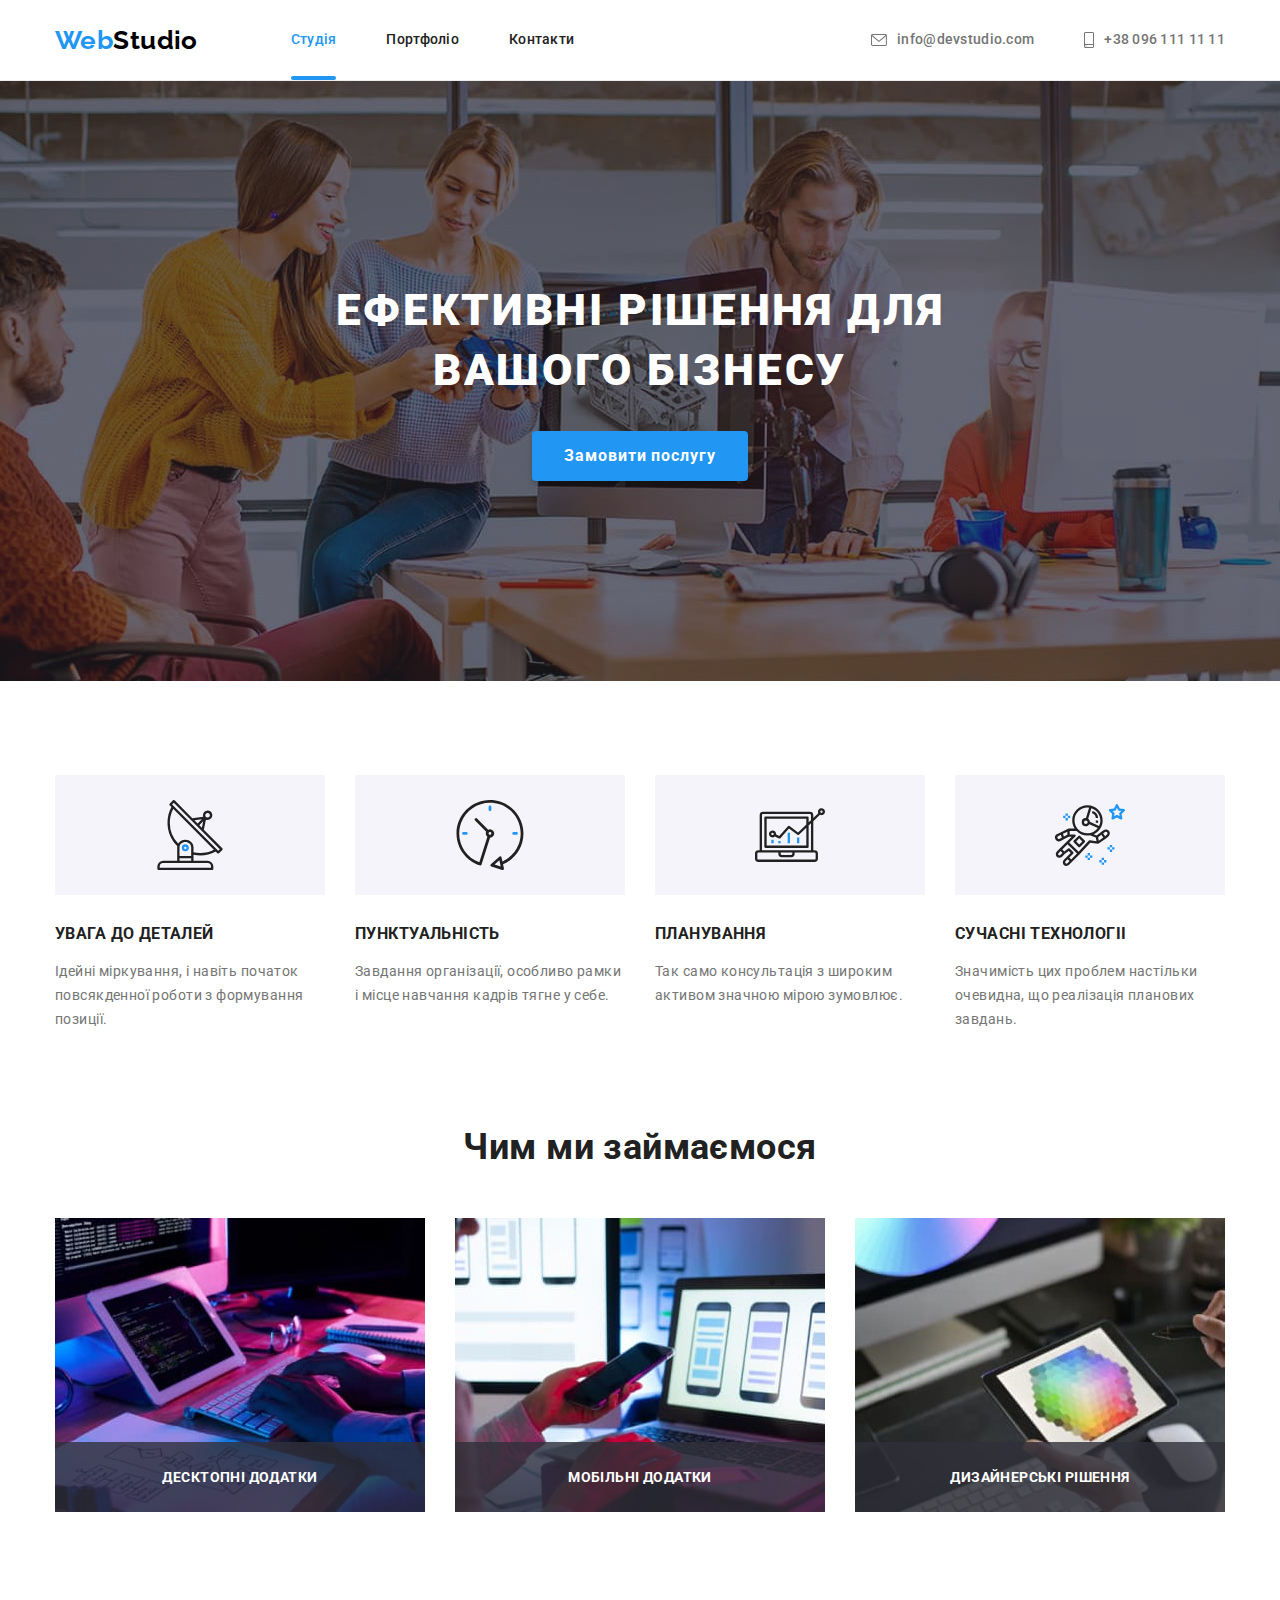
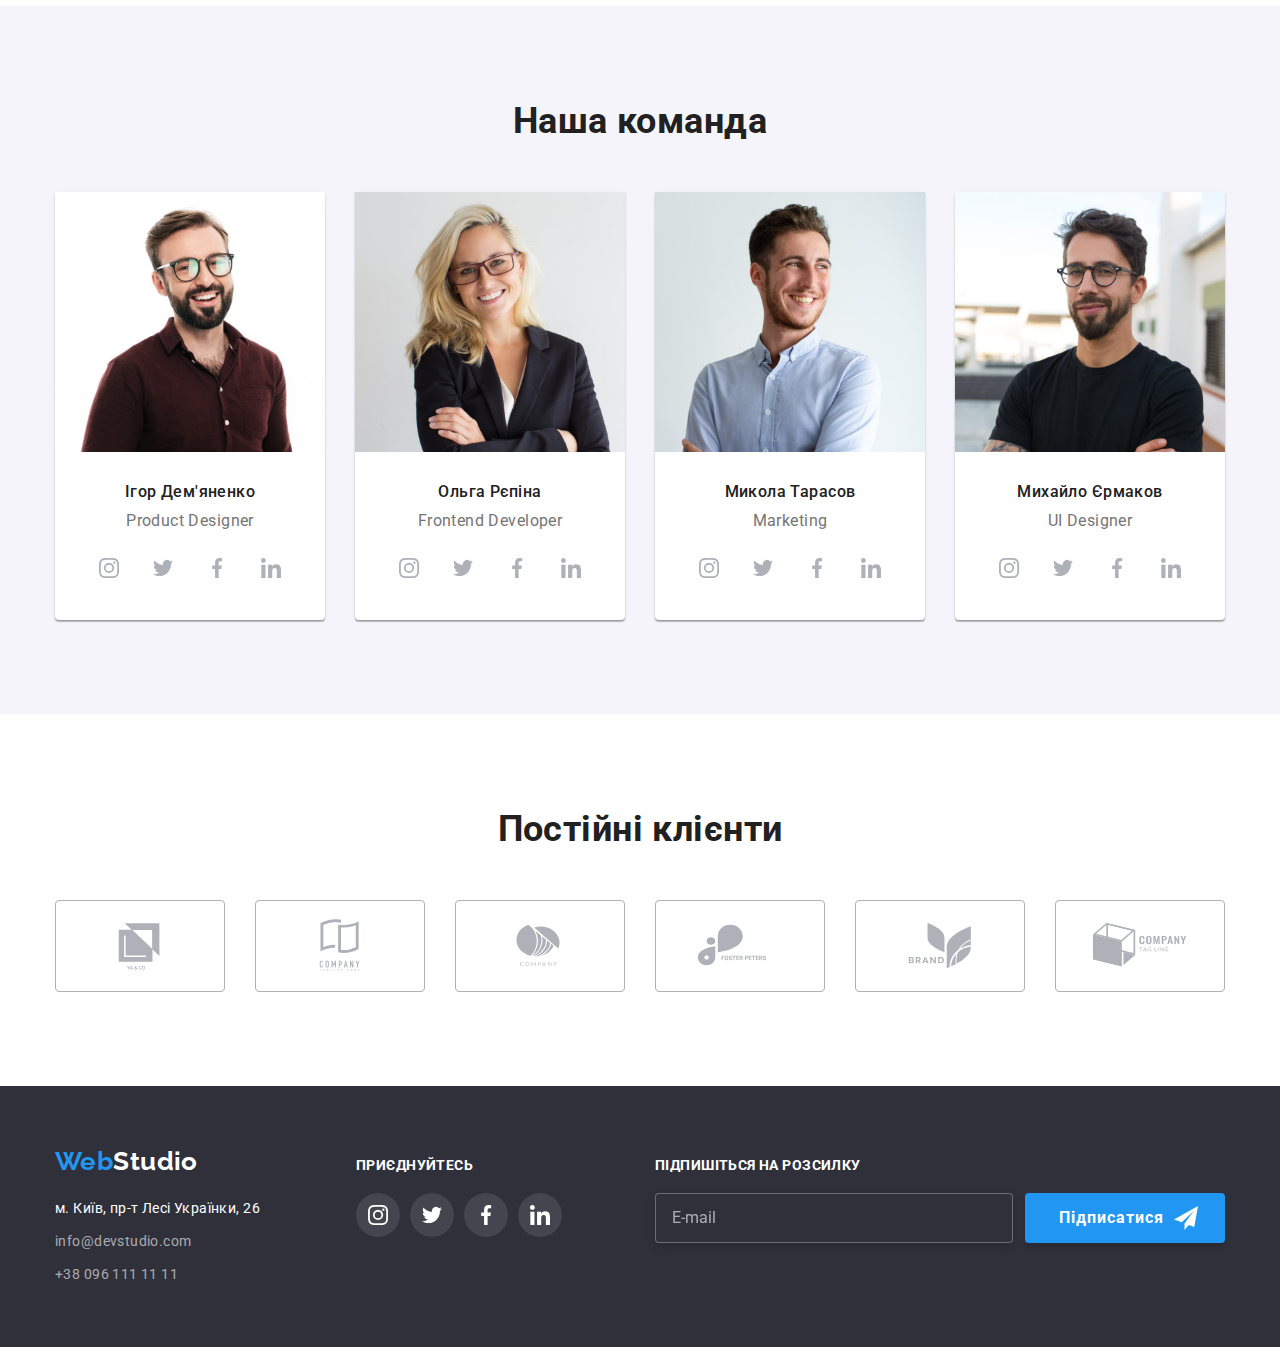
==== index.html @ 3ddaf678 "start" ====
<!DOCTYPE html>
<html lang="uk">
<head>
    <meta charset="UTF-8">
    <meta http-equiv="X-UA-Compatible" content="IE=edge">
    <meta name="viewport" content="width=device-width, initial-scale=1.0">
    <title>Document</title>
    <link rel="preconnect" href="https://fonts.googleapis.com">
    <link rel="preconnect" href="https://fonts.gstatic.com" crossorigin>
    <link href="https://fonts.googleapis.com/css2?family=Raleway:wght@700&family=Roboto:wght@400;500;700;900& class="list-cartadisplay=swap" rel="stylesheet">
    <link rel="stylesheet" href="https://cdnjs.cloudflare.com/ajax/libs/modern-normalize/1.1.0/modern-normalize.min.css">
    <link rel="stylesheet" href="./css/styles.css">
</head>
<body>
    <header class="border-header">
            <div class="container site-auth">
                <nav class="site-auth">
                    <a href="./index.html" class="logo"><span class="web">Web</span>Studio</a>
                    <ul class="site-naw list">
                        <li class="iten"><a href="./index.html" class="studio current">Студія</a></li>
                        <li class="iten"><a href="./portfolio.html" class="portfolio">Портфоліо</a></li>
                        <li class="iten"><a href="" class="contact">Контакти</a></li>
                    </ul>
                </nav>
                <ul class="auth-naw list">
                    <li class="iten">
                        <a href="mailto:info@devstudio.com" class="com">
                        <svg class="icon-naw1" width="16" height="12">
                        <use href="./images/icons.svg/symbol-defs(2).svg#icon-envelope"></use>
                        </svg>info@devstudio.com</a>
                    </li>
                    <li class="iten">
                        <a href="tel:+380961111111" class="tel">
                        <svg class="icon-naw2" width="10" height="16">
                        <use href="./images/icons.svg/symbol-defs(2).svg#icon-smartphone"></use>
                        </svg>+38 096 111 11 11</a>
                    </li>
                </ul>
            </div>
    </header>
    <main>
            <!--Шапка-->
        <section class="hero overlya">
                <div class="container">
                    <h1 class="hero-title">Ефективні рішення для вашого бізнесу</h1>
                    <button type="button" class="button-title" data-modal-open>Замовити послугу</button>
                </div>
        </section>
            <!--Особливості-->
        <section class="section">
                <div class="container">
                    <h2 class="visually-hidden">Наші переваги</h2>
                    <ul class="benefit list">
                        <li class="advantage">
                            <div class="advantage-icon">
                                <svg class="icon-benefit" widht="70" height="70">
                                    <use href="./images/icons.svg/symbol-defs(2).svg#icon-antenna"></use>
                                </svg>
                            </div>
                            <h3 class="titles">Увага до деталей</h3>
                            <p class="list-text">Ідейні міркування, і навіть початок повсякденної роботи з формування позиції.</p>
                        </li>
                        <li class="advantage">
                            <div class="advantage-icon">
                                <svg class="icon-benefit" widht="70" height="70">
                                    <use href="./images/icons.svg/symbol-defs(2).svg#icon-clock"></use>
                                </svg>
                            </div>
                            <h3 class="titles">Пунктуальність</h3>
                            <p class="list-text">Завдання організації, особливо рамки і місце навчання кадрів тягне у себе.</p>
                        </li>
                        <li class="advantage">
                            <div class="advantage-icon">
                                <svg class="icon-benefit" widht="70" height="70">
                                    <use href="./images/icons.svg/symbol-defs(2).svg#icon-diagram"></use>
                                </svg>
                            </div>
                            <h3 class="titles">Планування</h3>
                            <p class="list-text">Так само консультація з широким активом значною мірою зумовлює.</p>
                        </li>
                        <li class="advantage">
                            <div class="advantage-icon">
                                <svg class="icon-benefit" widht="70" height="70">
                                    <use href="./images/icons.svg/symbol-defs(2).svg#icon-astronaut"></use>
                                </svg>
                            </div>
                            <h3 class="titles">Сучасні технологіі</h3>
                            <p class="list-text">Значимість цих проблем настільки очевидна, що реалізація планових завдань.</p>
                        </li>
                    </ul>
                </div>
        </section>
            <!--Чим займаємося-->
        <section class="work">
                <div class="container">
                    <h2 class="work-title">Чим ми займаємося</h2>
                    <ul class="work-flex list">
                        <li class="position">
                            <div class="over">
                            <img src="./images/img.jpg" alt="Програмування" width="370">
                            <p class="over-title">Десктопні додатки</p>
                            </div>
                        </li>
                        <li class="position">
                            <div class="over">
                            <img src="./images/img1.jpg" alt="Дизайн" width="370">
                            <p class="over-title">Мобільні додатки</p>
                            </div>
                        </li>
                        <li class="position">
                            <div class="over">
                            <img src="./images/img2.jpg" alt="Креслення" width="370">
                            <p class="over-title">Дизайнерські рішення</p>
                            </div>
                        </li>
                    </ul>
                </div>
        </section>
            <!--Наша команда-->
        <section class="section team">
                <div class="container">
                    <h2 class="team-title">Наша команда</h2>
                    <ul class="team-carta list">
                        <li class=carta-team>
                            <img src="./images/img3.jpg" alt="Фото Ігор Демяненко" width="270">
                            <div class="carta-blok">
                                <h3 class="name">Ігор Дем'яненко</h3>
                                <p class="profession" lang="en">Product Designer</p>
                                <ul class="icon-blok list">
                                    <li class="blok-social">
                                        <a href="" class="fon-icon">
                                            <svg class="centr" width="20" height="20">
                                                <use href="./images/icons.svg/symbol-defs(2).svg#icon-instagram"></use>
                                            </svg>
                                        </a>
                                    </li>
                                    <li class="blok-social">
                                        <a href="" class="fon-icon">
                                            <svg class="centr" width="20" height="20">
                                                <use href="./images/icons.svg/symbol-defs(2).svg#icon-twitter"></use>
                                            </svg>
                                        </a>
                                    </li>
                                    <li class="blok-social">
                                        <a href="" class="fon-icon">
                                            <svg class="centr" width="20" height="20">
                                                <use href="./images/icons.svg/symbol-defs(2).svg#icon-facebook"></use>
                                            </svg>
                                        </a>
                                    </li>
                                    <li class="blok-social">
                                        <a href="" class="fon-icon">
                                            <svg class="centr" width="20" height="20">
                                                <use href="./images/icons.svg/symbol-defs(2).svg#icon-linkedin"></use>
                                            </svg>
                                        </a>
                                    </li>
                                </ul>
                            </div>
                        </li>
                        <li class="carta-team">
                            <img src="./images/img4.jpg" alt="Фото Ольга репіна" width="270">
                            <div class="carta-blok">
                                <h3 class="name">Ольга Рєпіна</h3>
                                <p class="profession" lang="en">Frontend Developer</p>
                                <ul class="icon-blok list">
                                    <li class="blok-social">
                                        <a href="" class="fon-icon">
                                            <svg class="centr" width="20" height="20">
                                                <use href="./images/icons.svg/symbol-defs(2).svg#icon-instagram"></use>
                                            </svg>
                                        </a>
                                    </li>
                                    <li class="blok-social">
                                        <a href="" class="fon-icon">
                                            <svg class="centr" width="20" height="20">
                                                <use href="./images/icons.svg/symbol-defs(2).svg#icon-twitter"></use>
                                            </svg>
                                        </a>
                                    </li>
                                    <li class="blok-social">
                                        <a href="" class="fon-icon">
                                            <svg class="centr" width="20" height="20">
                                                <use href="./images/icons.svg/symbol-defs(2).svg#icon-facebook"></use>
                                            </svg>
                                        </a>
                                    </li>
                                    <li class="blok-social">
                                        <a href="" class="fon-icon">
                                            <svg class="centr" width="20" height="20">
                                                <use href="./images/icons.svg/symbol-defs(2).svg#icon-linkedin"></use>
                                            </svg>
                                        </a>
                                    </li>
                                </ul>
                            </div>
                        </li>
                        <li class="carta-team">
                            <img src="./images/img5.jpg" alt="Фото Микола Тарасов" width="270">
                            <div class="carta-blok">
                                <h3 class="name">Микола Тарасов</h3>
                                <p class="profession" lang="en">Marketing</p>
                                <ul class="icon-blok list">
                                    <li class="blok-social">
                                        <a href="" class="fon-icon">
                                            <svg class="centr" width="20" height="20">
                                                <use href="./images/icons.svg/symbol-defs(2).svg#icon-instagram"></use>
                                            </svg>
                                        </a>
                                    </li>
                                    <li class="blok-social">
                                        <a href="" class="fon-icon">
                                            <svg class="centr" width="20" height="20">
                                                <use href="./images/icons.svg/symbol-defs(2).svg#icon-twitter"></use>
                                            </svg>
                                        </a>
                                    </li>
                                    <li class="blok-social">
                                        <a href="" class="fon-icon">
                                            <svg class="centr" width="20" height="20">
                                                <use href="./images/icons.svg/symbol-defs(2).svg#icon-facebook"></use>
                                            </svg>
                                        </a>
                                    </li>
                                    <li class="blok-social">
                                        <a href="" class="fon-icon">
                                            <svg class="centr" width="20" height="20">
                                                <use href="./images/icons.svg/symbol-defs(2).svg#icon-linkedin"></use>
                                            </svg>
                                        </a>
                                    </li>
                                </ul>
                            </div>
                        </li>
                        <li class="carta-team">
                            <img src="./images/img6.jpg" alt="Фото Михайло Єрмаков" width="270">
                            <div class="carta-blok">
                                <h3 class="name">Михайло Єрмаков</h3>
                                <p class="profession" lang="en">UI Designer</p>
                                <ul class="icon-blok list">
                                    <li class="blok-social">
                                        <a href="" class="fon-icon">
                                            <svg class="centr" width="20" height="20">
                                                <use href="./images/icons.svg/symbol-defs(2).svg#icon-instagram"></use>
                                            </svg>
                                        </a>
                                    </li>
                                    <li class="blok-social">
                                        <a href="" class="fon-icon">
                                            <svg class="centr" width="20" height="20">
                                                <use href="./images/icons.svg/symbol-defs(2).svg#icon-twitter"></use>
                                            </svg>
                                        </a>
                                    </li>
                                    <li class="blok-social">
                                        <a href="" class="fon-icon">
                                            <svg class="centr" width="20" height="20">
                                                <use href="./images/icons.svg/symbol-defs(2).svg#icon-facebook"></use>
                                            </svg>
                                        </a>
                                    </li>
                                    <li class="blok-social">
                                        <a href="" class="fon-icon">
                                            <svg class="centr" width="20" height="20">
                                                <use href="./images/icons.svg/symbol-defs(2).svg#icon-linkedin"></use>
                                            </svg>
                                        </a>
                                    </li>
                                </ul>
                            </div>
                        </li>
                    </ul>
                </div>
        </section>
            <!--Постійні клієнти-->
        <section class="section">
                <div class="container">
                    <h2 class="client-title">Постійні клієнти</h2>
                    <ul class="logo-client list">
                        <li class="client-border">
                            <a href="" class="logo-container">
                                <svg class="client-icon" width="106" height="60">
                                    <use href="./images/icons.svg/symbol-defs(2).svg#icon-logo1"></use>
                                </svg>
                            </a>
                        </li>
                        <li class="client-border">
                            <a href="" class="logo-container">
                                <svg class="client-icon" width="106" height="60">
                                    <use href="./images/icons.svg/symbol-defs(2).svg#icon-logo2"></use>
                                </svg>
                            </a>
                        </li>
                        <li class="client-border">
                            <a href="" class="logo-container">
                                <svg class="client-icon" width="106" height="60">
                                    <use href="./images/icons.svg/symbol-defs(2).svg#icon-logo3"></use>
                                </svg>
                            </a>
                        </li>
                        <li class="client-border">
                            <a href="" class="logo-container">
                                <svg class="client-icon" width="106" height="60">
                                    <use href="./images/icons.svg/symbol-defs(2).svg#icon-logo4"></use>
                                </svg>
                            </a>
                        </li>
                        <li class="client-border">
                            <a href="" class="logo-container">
                                <svg class="client-icon" width="106" height="60">
                                    <use href="./images/icons.svg/symbol-defs(2).svg#icon-logo5"></use>
                                </svg>
                            </a>
                        </li>
                        <li class="client-border">
                            <a href="" class="logo-container">
                                <svg class="client-icon" width="106" height="60">
                                        <use href="./images/icons.svg/symbol-defs(2).svg#icon-logo6"></use>
                                 </svg>
                            </a>
                        </li>
                    </ul>
                </div>
        </section>
    </main>
        <!--Футер-->
    <footer class="footer">
            <div class="container logo-social">
                <div class="blok-footer">
                    <a href="./index.html" class="logo-studio"><span class="web">Web</span>Studio</a>
                    <address class="addres-footer">
                        <ul class="footer-addres list">
                            <li class="list-footer"><a href="https://goo.gl/maps/CPtrU1FHBa2aNyZL9" target="_blank" rel="noopener noreferrer nofollow" class="address">м. Київ, пр-т Лесі Українки, 26</a></li>
                            <li class="list-footer"><a href="mailto:info@devstudio.com" class="info">info@devstudio.com</a></li>
                            <li class="list-footer"><a href="tel:+380961111111" class="telefon">+38 096 111 11 11</a></li>
                        </ul>
                    </address>
                </div>
                <div class="blok-footer">
                    <p class="footer-text">приєднуйтесь</p>
                    <ul class="icon-footer list">
                        <li class="social-blok">
                            <a href="" class="icon-fon">
                                <svg class="centr-icon" width="20" height="20">
                                    <use href="./images/icons.svg/symbol-defs(2).svg#icon-instagram"></use>
                                </svg>
                            </a>
                        </li>
                        <li class="social-blok">
                            <a href="" class="icon-fon">
                                <svg class="centr-icon" width="20" height="20">
                                    <use href="./images/icons.svg/symbol-defs(2).svg#icon-twitter"></use>
                                </svg>
                            </a>
                        </li>
                        <li class="social-blok">
                            <a href="" class="icon-fon">
                                <svg class="centr-icon" width="20" height="20">
                                    <use href="./images/icons.svg/symbol-defs(2).svg#icon-facebook"></use>
                                </svg>
                            </a>
                        </li>
                        <li class="social-blok">
                            <a href="" class="icon-fon">
                                <svg class="centr-icon" width="20" height="20">
                                    <use href="./images/icons.svg/symbol-defs(2).svg#icon-linkedin"></use>
                                </svg>
                            </a>
                        </li>
                    </ul>
                </div>
                <form name="footer-form" class="blok-form">
                    <p class="footer-text">Підпишіться на розсилку</p>
                    <div class="telegram-list">
                        <label class="mail-input">
                            <input type="email" name="mail" class="form-input" placeholder="E-mail">
                        </label>
                        <button type="button" class="footer-button">Підписатися
                            <svg class="button-icon" width="24" height="24">
                                <use href="./images/icons.svg/symbol-defs(3).svg#icon-icon-send"></use>
                            </svg>
                        </button>
                    </div>
                </form>
            </div>
    </footer>
        <!--Модалка-->
    <div class="backdrop is-hidden" data-modal>
        <form class="modal">
            <button class="close" data-modal-close>
              <svg class="modal-close" width="18" height="18">
                  <use href="./images/icons.svg/symbol-defs1.svg#icon-close-black-18dpsvg"></use>
              </svg>
            </button>
            <p class="modal-title">Залиште свої дані, ми вам передзвонимо</p>
            <div class="modal-blok">
                <label class="modal-label">Ім'я
                    <input type="text" name="name" class="modal-input" autocomplete="name">
                    <svg class="modal-icon" width="18" height="18">
                        <use href="./images/icons.svg/symbol-defs(3).svg#icon-person-black-18dp-1"></use>
                    </svg>
                </label>
            </div>
            <div class="modal-blok">
                <label class="modal-label">Телефон
                    <input type="tel" name="tel" class="modal-input">
                    <svg class="modal-icon" width="18" height="18">
                        <use href="./images/icons.svg/symbol-defs(3).svg#icon-phone-black-18dp-1"></use>
                    </svg>
                </label>
            </div>
            <div class="modal-blok">
                <label class="modal-label">Пошта
                    <input type="email" name="email" class="modal-input" autocomplete="email">
                    <svg class="modal-icon" width="18" height="18">
                        <use href="./images/icons.svg/symbol-defs(3).svg#icon-icon-send-2"></use>
                    </svg>
                </label>
            </div>
            <div class="modal-textarea">
                <label class="modal-label">Коментар
                    <textarea name="coment" class="modal-text" placeholder="Введіть текст"></textarea>
                </label>
            </div>
            <div class="modal-topic">
                <label class="modal-contract">
                    <input class="checkbox"  type="checkbox" name="topic" value="contract">
                    <svg class="modal-checkbox" width="16" height="15">
                        <use href="./images/icons.svg/symbol-defs(3).svg#icon-icon-check"></use>
                    </svg>
                    Погоджуюся з розсилкою та приймаю<a class="conditions" href="#">Умови договору</a>
                </label>
            </div>
            <div class="modal-button">
                <button type="submit" class="button-send">Відправити</button>
            </div>
        <form>
    </div>
    <script src="./js/modal.js"></script>
</body>
</html>
---- css/styles.css ----
:root {
    --primary-text-color: #000000;
    --title-text-color: #212121;
    --accent-color: #2196F3;
    --list-text-color: #757575;
    --primary-bg-color: #FFFFFF;
    --text-color: #FFFFFF;
    --second-bg-color: #F5F4FA;
    --hero-bg-color: #2F303A;
    --button-bg-color: #188CE8;
    --mail-tel-color:  rgba(255, 255, 255, 0.6);
    --border-header-color: #ECECEC;
    --border-carta-color: #EEEEEE;
    --icona-client-color: #AFB1B8;
}

body {
    background: var(--primary-bg-color);

    font-family: Roboto, sans-serif;
    font-size: 14px;
    letter-spacing: 0.03em;
}
img {
    display: block;
    width: 100%;
    height: auto;
}
.list {
    padding: 0;
    margin: 0;
    list-style: none;
}
.container {
    width: 1200px;
    padding-left: 15px;
    padding-right: 15px;
    margin: 0 auto;
}

/* хедер */

.border-header {
    border-bottom: 1px solid var(--border-header-color);
}
.site-auth {
    display: flex;
    align-items: center;
}

.logo {
    margin-right: 93px;

    color: var( --primary-text-colo);

    font-family: Raleway, sans-serif;
    font-weight: 700;
    font-size: 26px;
    line-height: 1.19;
    text-decoration: none;
}
.web {
    color: var(--accent-color);

    font-family: Raleway, sans-serif;
    font-size: 26px;
    line-height: 1.19;
}
/* site-naw */
.site-naw {
    display: flex;
} 
/* останній дитині - зняти */
.site-naw .iten + .iten {
    margin-left: 50px;
}
.site-naw .studio,
.site-naw .portfolio,
.site-naw .contact {
    position: relative;
    display: block;
    padding-top: 32px;
    padding-bottom: 32px;

    color: var(--title-text-color);

    font-weight: 500;
    line-height: 1.14;
    letter-spacing: 0.02em;
    text-decoration: none;
    
    transition-property: color;
    transition-duration: 250ms;
    transition-timing-function: cubic-bezier(0.4, 0, 0.2, 1);
}

.studio:hover,
.studio:focus,
.portfolio:hover,
.portfolio:focus,
.contact:hover,
.contact:focus {
    color: var( --accent-color);

}
.studio.current {
    color: var( --accent-color);
}
.studio.current::after, 
.portfolio.current::after,
.contact.current::after {
    display: block;
    content: '';
    position: absolute;
    width: 100%;
    height: 4px;
    left: 0;
    bottom: 0;
    
    background-color: var(--accent-color);
    border-radius: 2px;
}



/* contakt */

.auth-naw {
    display: flex;
    margin-left: auto;
}

.auth-naw .iten + .iten{
    margin-left: 50px;
}
.tel,
.com {
    display: inline-flex;
    align-items: center;
    padding-top: 32px;
    padding-bottom: 32px;

    color: var(--list-text-color);

    font-weight: 500;
    line-height: 1.14;
    letter-spacing: 0.02em;
    text-decoration: none;

    transition-property: color;
    transition-duration: 250ms;
    transition-timing-function: cubic-bezier(0.4, 0, 0.2, 1);
}
.tel:hover,
.com:hover,
.tel:focus,
.com:focus,
.icon-naw1:hover,
.icon-naw2:hover,
.icon-naw1:focus,
.icon-naw2:focus {
    color: var( --accent-color);

}
.icon-naw1,
.icon-naw2 {
    margin-right: 10px;
    align-items: center;
    fill: var(--list-text-color);
    fill: currentColor;
}


/* Шапка- */

.hero{
    padding-top: 200px;
    padding-bottom: 200px;
    background-color: var(--hero-bg-color);

    text-align: center;
}

.overlya {
    height: 600px;
    max-width: 1600px;
    margin-left: auto;
    margin-right: auto;
    background-image: linear-gradient(to right,
    rgba(47, 48, 58, 0.4),
    rgba(47, 48, 58, 0.4)), 
    url('../images/img_fon.jpg');
    background-repeat: no-repeat;
    background-position: center;
    background-size: cover;
}
.hero-title {
    width: 696px;
    margin-top: 0;
    margin-bottom: 30px;
    margin-left: auto;
    margin-right: auto;

    color: var(--text-color);

    font-weight: 900;
    font-size: 44px;
    line-height: 1.36;
    letter-spacing: 0.06em;
    text-transform: uppercase;
}

.button-title {
    border: none;
    border-radius: 4px;
    text-align: center;
    padding: 10px 32px;
    box-shadow: 0px 4px 4px rgba(0, 0, 0, 0.15);

    color: var(--text-color);
    background-color: var(--accent-color);

    font-weight: 700;
    font-size: 16px;
    line-height: 1.88;
    letter-spacing: 0.06em;
    cursor: pointer;

    transition-property: background-color;
    transition-duration: 250ms;
    transition-timing-function: cubic-bezier(0.4, 0, 0.2, 1);

}
.button-title:hover,
.button-title:focus {
    background-color: var(--button-bg-color);
}

/* Особливості */

/* Скритий заголовок */
.visually-hidden {
    position: absolute;
    white-space: nowrap;
    width: 1px;
    height: 1px;
    overflow: hidden;
    border: 0;
    padding: 0;
    clip: rect(0 0 0 0);
    clip-path: inset(50%);
    margin: -1px;
  }

.section {
    padding-top: 94px;
    padding-bottom: 94px;
  }
.benefit {
    display: flex;
  
  }

.benefit .advantage {
    width: 270px;
  }

.benefit .advantage +.advantage {
    margin-left: 30px;
  }

.advantage-icon {
    display: flex;
    align-items: center;
    height: 120px;
    margin-bottom: 30px;

    background-color: var(--second-bg-color);
}

.list .titles {
    margin-top: 0;
    margin-bottom: 10;

    color: var(--title-text-color);

    font-weight: 700;
    line-height: 1.14;
    text-transform: uppercase;
}

.list-text {
    margin-top: 0;
    margin-bottom: 0;

    color: var(--list-text-color);

    line-height: 1.71;
}
/* Чим займаємось */

.work {
    padding-bottom: 94px;
}
.work-flex {
    display: flex;
}

.work-flex .position + .position {
    margin-left: 30px;
}
.work-title {
    margin-top: 0;
    margin-bottom: 50px;
    text-align: center;

    color: var(--title-text-color);

    font-weight: 700;
    font-size: 36px;
    line-height: 1.17;
}
.position {
    position: relative;
} 
.over::before {
    display: inline-block;
    position: absolute;
    content: '';
    width: 100%;
    height: 70px;
    bottom: 0;
    background-color: rgba(47, 48, 58, 0.8);
} 
 .over-title {
    position: absolute;
    bottom: 27px; 
    width: 100%;

    color: var(--text-color);
    font-weight: 700;
    line-height: 1.15;
    text-align: center;
    margin: 0;
    text-transform: uppercase
} 

/* Наша команда */


.team {
    background: var(--second-bg-color);
}
.team-carta {
    display: flex;
}
.team-carta .carta-team + .carta-team {
    margin-left: 30px;
}
.carta-team {
    background: var(--primary-bg-color);

    box-shadow: 0px 1px 3px rgba(0, 0, 0, 0.12),
    0px 1px 1px rgba(0, 0, 0, 0.14),
    0px 2px 1px rgba(0, 0, 0, 0.2);

    border-radius: 0px 0px 4px 4px;
}
.team-title {
    margin-top: 0;
    margin-bottom: 50px;
    text-align: center;

    color: var(--title-text-color);

    font-weight: 700;
    font-size: 36px;
    line-height: 1.17;
}
.name {
    margin-top: 0;
    margin-bottom: 0;

    color: var(--title-text-color);

    font-weight: 500;
    font-size: 16px;
    line-height: 1.19;
    text-align: center;
}
.profession {
    margin-top: 10px;
    margin-bottom: 0;

    color: var(--list-text-color);

    font-size: 16px;
    line-height: 1.19;
    text-align: center;
}
.carta-blok {
    padding-top: 30px;
    padding-bottom: 30px;
}
.icon-blok {
    display: flex;
    justify-content: center;
    margin-top: 16px;
}
.icon-blok .blok-social + .blok-social  {
    margin-left: 10px;
}

.fon-icon {
    display: flex;
    align-items: center;
    justify-content: center;
    width: 44px;
    height: 44px;
    border-radius: 50%;
    color: var(--icona-client-color);

    transition-property: color;
    transition-duration: 250ms;
    transition-timing-function: cubic-bezier(0.4, 0, 0.2, 1);
    
}
.fon-icon:hover,
.fon-icon:focus {
    background-color: var(--accent-color);
    color: var(--text-color);
}
.centr {
    fill: currentColor;
}

/* Постійні клієнти */

.client-title {
    margin-top: 0;
    margin-bottom: 50px;
    text-align: center;

    color: var(--title-text-color);

    font-weight: 700;
    font-size: 36px;
    line-height: 1.17;
}

.logo-client {
    display: flex;
}

.logo-client .client-border +.client-border {
    margin-left: 30px;
}

.logo-container {
    display: flex;
    justify-content: center;
    align-items: center;
    width: 170px;
    height: 92px;

    color: var(--icona-client-color);
    border: 1px solid var(--icona-client-color);
    border-radius: 4px;

    transition-property: color, border;
    transition-duration: 250ms;
    transition-timing-function: cubic-bezier(0.4, 0, 0.2, 1);

}

.client-icon {
    fill: currentColor;  
}

.logo-container:hover,
.logo-container:focus {
    color: var(--accent-color);
    border: 1px solid var(--accent-color);
}


 /* футер */
.footer {
    padding-top: 60px;
    padding-bottom: 60px;
    background: var(--hero-bg-color);
}
.logo-social {
    display: flex;
    align-items: baseline;
}

.logo-social .blok-footer + .blok-footer {
    margin-left: 70px;
}
.logo-studio {
    width: 145px;
    
    color: var(--text-color);

    font-family: Raleway, sans-serif;
    font-style: normal;
    font-weight: 700;
    font-size: 26px;
    line-height: 1.19px;
    text-decoration: none;
}

.addres-footer{
    margin-top: 20px;
    width: 231px;
}

.footer-addres .list-footer + .list-footer {
    margin-top: 9px;
}

.address{
    color: var(--text-color);

    font-style: normal;
    line-height: 1.71;
    text-decoration: none;
}
.info,
.telefon {
    color: var(--mail-tel-color);

    font-style: normal;
    line-height: 1.71;
    text-decoration: none;

    transition-property: color;
    transition-duration: 250ms;
    transition-timing-function: cubic-bezier(0.4, 0, 0.2, 1);
}
.info:hover,
.telefon:hover,
.info:focus,
.telefon:focus{
    color: var(--accent-color);
}

.footer-text {
    margin-top: 0;
    margin-bottom: 20px;

    color: var(--text-color);
    font-weight: 700;
    line-height: 1.15;
    text-transform: uppercase;
}
.icon-footer {
    display: flex;
}
.icon-footer .social-blok + .social-blok {
    margin-left: 10px;
}
.icon-fon {
    display: flex;
    align-items: center;
    justify-content: center;
    width: 44px;
    height: 44px;
    border-radius: 50%;

    background-color: rgba(255, 255, 255, 0.1);
    color: var(--text-color);

    transition-property: background-color;
    transition-duration: 250ms;
    transition-timing-function: cubic-bezier(0.4, 0, 0.2, 1);
}
.icon-fon:hover,
.icon-fon:focus {
    background-color: var(--accent-color);
}

.centr-icon {
    fill: currentColor;
}
.blok-form {
    margin-left: 93px;
    display: inline-block;
    

}
.telegram-list {
    display: flex;

}

.mail-input {
    width: 358px;
    height: 50px;

}

.form-input {
    width: 100%;
    height: 100%;
    padding: 15px 16px;

    border: 1px solid rgba(255, 255, 255, 0.3);
    filter: drop-shadow(0px 4px 4px rgba(0, 0, 0, 0.15));
    border-radius: 4px;
    background-color: var(--hero-bg-color);

}

.form-input::placeholder {
    font-size: 16px;
    line-height: 1.25;
    color: var(--mail-tel-color);
}

 .footer-button {
    width: 200px;
    border: none;
    box-shadow: 0px 4px 4px rgba(0, 0, 0, 0.15);
    border-radius: 4px;
    margin-left: 12px;

    font-weight: 700;
    font-size: 16px;
    line-height: 1.88;
    letter-spacing: 0.06em;
        
    display: flex;
    align-items: center;
    text-align: center;
    text-indent: 28px;
    cursor: pointer;
    
    background: var(--accent-color);
    color: var(--text-color);

    transition-property: background-color;
    transition-duration: 250ms;
    transition-timing-function: cubic-bezier(0.4, 0, 0.2, 1);
 }

 .footer-button:hover,
 .footer-button:focus {
    background-color: var(--button-bg-color);
 }
  .button-icon {
    margin-left: 10px;
  }

/* Портфоліо */


.site-naw .portfolio.current {
    color: var(--accent-color);
}

.menu {
    display: flex; 
    justify-content: center;
    margin-bottom: 50px;
}

.menu .menu-button + .menu-button {
    margin-left: 8px;
}


.button:hover,
.button:focus {
    color: var(--text-color);
    background-color: var(--accent-color);
    box-shadow: 0px 3px 1px rgba(0, 0, 0, 0.1),
    0px 1px 2px rgba(0, 0, 0, 0.08),
    0px 2px 2px rgba(0, 0, 0, 0.12);
}
.button {
    border: none;
    display: inline-block;
    border-radius: 4px;
    padding: 6px 22px;

    color: var(--title-text-color);
    background-color: var(--second-bg-color);

    font-weight: 500;
    font-size: 16px;
    line-height: 1.62;
    text-align: center;
    letter-spacing: 0.03em;
    cursor: pointer;
    
    transition-property: backgraund-color, color;
    transition-duration: 250ms;
    transition-timing-function: cubic-bezier(0.4, 0, 0.2, 1);
}
.flex-container {
    display: flex;
    flex-wrap: wrap;
}

.flex-carta {
    width: 370px;
}
.flex-carta:not(:nth-child(3n)) {
    margin-right: 30px;
}
.flex-carta:not(:nth-last-child(-n+3)) {
    margin-bottom: 30px;
}

.carta-link {
    display: block;
    text-decoration: none;
    
    transition-duration: 250ms;
    transition-timing-function: cubic-bezier(0.4, 0, 0.2, 1);
}

.carta-link:hover,
.carta-link:focus {
    box-shadow: 0px 1px 1px rgba(0, 0, 0, 0.12),
     0px 4px 4px rgba(0, 0, 0, 0.06),
     1px 4px 6px rgba(0, 0, 0, 0.16);
}
.overlay {
    position: relative;
    overflow: hidden;
}

.overlay-text {
    position: absolute;
    left: 0;
    top: 100%;
    
    width: 100%;
    height: 100%;
    padding: 63px 24px;
    margin: 0;
    
    background-color: rgba(33, 150, 243, 0.9);

    font-size: 18px;
    line-height: 1.56;    
    letter-spacing: 0.03em;
    color: var(--text-color);
    transform: translateY(0);

    transition-property: transform;
    transition-duration: 250ms;
    transition-timing-function: cubic-bezier(0.4, 0, 0.2, 1);

}
.carta-link:hover .overlay-text {
    transform: translateY(-100%);
}

.carta {
    padding: 20px 24px;
    border-bottom: 1px solid var(--border-carta-color);
    border-left: 1px solid var(--border-carta-color);
    border-right: 1px solid var(--border-carta-color);
   
}
.text-title {
    margin: 0;

    color: var(--title-text-color);

    font-weight: 700;
    font-size: 18px;
    line-height: 2.0;
    letter-spacing: 0.06em;
}
.paragraph {
    margin-top: 4px;
    margin-bottom: 0;

    color: var(--list-text-color);

    font-size: 16px;
    line-height: 1.88;
}

/* Модалка */

.backdrop {
    position: fixed;
    top: 0;
    left: 0;
    width: 100%;
    height: 100%;

    background-color: rgba(0, 0, 0, 0.2);

    transition-duration: 500ms;
    opacity: 1;
}
.backdrop.is-hidden {
    opacity: 0;
    pointer-events: none;
}

.backdrop.is-hidden .modal {
    transform: translate(-50%, -50%) scale(0.5);
}

.modal {
    position: absolute;
    top: 50%;
    left: 50%;
    
    transition-duration: 500ms;
    transform: translate(-50%, -50%) scale(1);

    width: 528px;
    height: 581px;
    padding: 40px;

    background-color: var(--primary-bg-color);
    box-shadow: 0px 1px 3px rgba(0, 0, 0, 0.12),
    0px 1px 1px rgba(0, 0, 0, 0.14),
    0px 2px 1px rgba(0, 0, 0, 0.2);
    border-radius: 4px;
    
}
.close {
    position: absolute;
    top: 8px;
    right: 8px;
    padding: 0;
    border-radius: 50%;

    display: flex;
    align-items: center;
    justify-content: center;
    width: 30px;
    height: 30px; 
    border: 1px solid rgba(0, 0, 0, 0.1);

    background-color: var(--text-color);
    cursor: pointer;

    transition: color;
    transition-duration: 250ms;
    transition-timing-function: cubic-bezier(0.4, 0, 0.2, 1);
}

.modal-close {
    color: var(--primary-text-color);

    transition: color;
    transition-duration: 250ms;
    transition-timing-function: cubic-bezier(0.4, 0, 0.2, 1);
}


.modal-close:hover,
.modal-close:focus {
    fill: var(--accent-color);
}

.modal-title {
    margin-top: 0;
    margin-bottom: 12px;

    font-weight: 700;
    font-size: 20px;
    line-height: 1.15;
    text-align: center;
    color: var(--title-text-color);
}

.modal-label {
    font-size: 12px;
    line-height: 1.16;
    letter-spacing: 0.01em;
    color: var(--list-text-color);
     
}

.modal-blok {
    position: relative;
    display: flex;
    flex-direction: column;
    margin-bottom: 10px;
}
.modal-input {
    width: 448px;
    height: 40px;
    margin-top: 4px;
    padding-left: 42px;
    border: 1px solid rgba(33, 33, 33, 0.2);
    border-radius: 4px;
    transition: border;
}
.modal-label:focus-within > .modal-input,
.modal-label:focus-within > .modal-icon,
.modal-label:focus-within > .modal-text {
    border-color: var(--button-bg-color);
    fill: var(--button-bg-color);
    outline: none;
}

.modal-icon {
    position: absolute;
    bottom: 11px;
    left: 12px;
    color: var(--title-text-color);
    transition: color;
}

.modal-textarea {
    display: flex;
    flex-direction: column;
    margin-bottom: 20px;
}

.modal-text {
    width: 448px;
    height: 117px;
    margin-top: 4px;
    padding: 12px 16px;
    border: 1px solid rgba(33, 33, 33, 0.2);
    border-radius: 4px;
    
}
/* Убрати розтягування */
textarea {
    resize: none;
}
 
textarea::placeholder {
    font-size: 12px;
    line-height: 1.16;
    letter-spacing: 0.01em;
    
    color: rgba(117, 117, 117, 0.5);
}



.modal-topic,
.modal-button {
    display: flex;
    align-items: center;
    justify-content: center;
}

.modal-contract {
    display: flex;
    align-items: center;
    justify-content: center;
    margin-bottom: 30px;

    line-height: 1.71;
    
    color: var(--list-text-color);
}
.checkbox {
    position: absolute;
    white-space: nowrap;
    width: 1px;
    height: 1px;
    overflow: hidden;
    border: 0;
    padding: 0;
    clip: rect(0 0 0 0);
    clip-path: inset(50%);
    margin: -1px;
}

.conditions {
  margin-left: 3px;
  line-height: 1.71;

  text-decoration: underline var(--accent-color);
  color: var(--accent-color);
}

.modal-checkbox {
    margin-right: 8px;
    border: 2px solid var(--title-text-color);
    border-radius: 2px;
}

.checkbox:checked + .modal-checkbox {
    background-color: var(--accent-color);
    border: transparent;
    background-size: contain;
    background-origin: border-box;
}

.button-send {
    width: 200px;
    height: 50px;

    border: none;
    /* padding: 10px 52px; */
    box-shadow: 0px 4px 4px rgba(0, 0, 0, 0.15);
    border-radius: 4px;
    cursor: pointer;

    background-color: var(--accent-color);
    color: var(--text-color);

    font-weight: 700;
    font-size: 16px;
    line-height: 1.88;
    letter-spacing: 0.06em;    
    align-items: center;
    text-align: center; 

    transition: background-color;
    transition-duration: 250ms;
    transition-timing-function: cubic-bezier(0.4, 0, 0.2, 1);
}
.button-send:hover,
.button-send:focus {
    background-color: var(--button-bg-color);
}
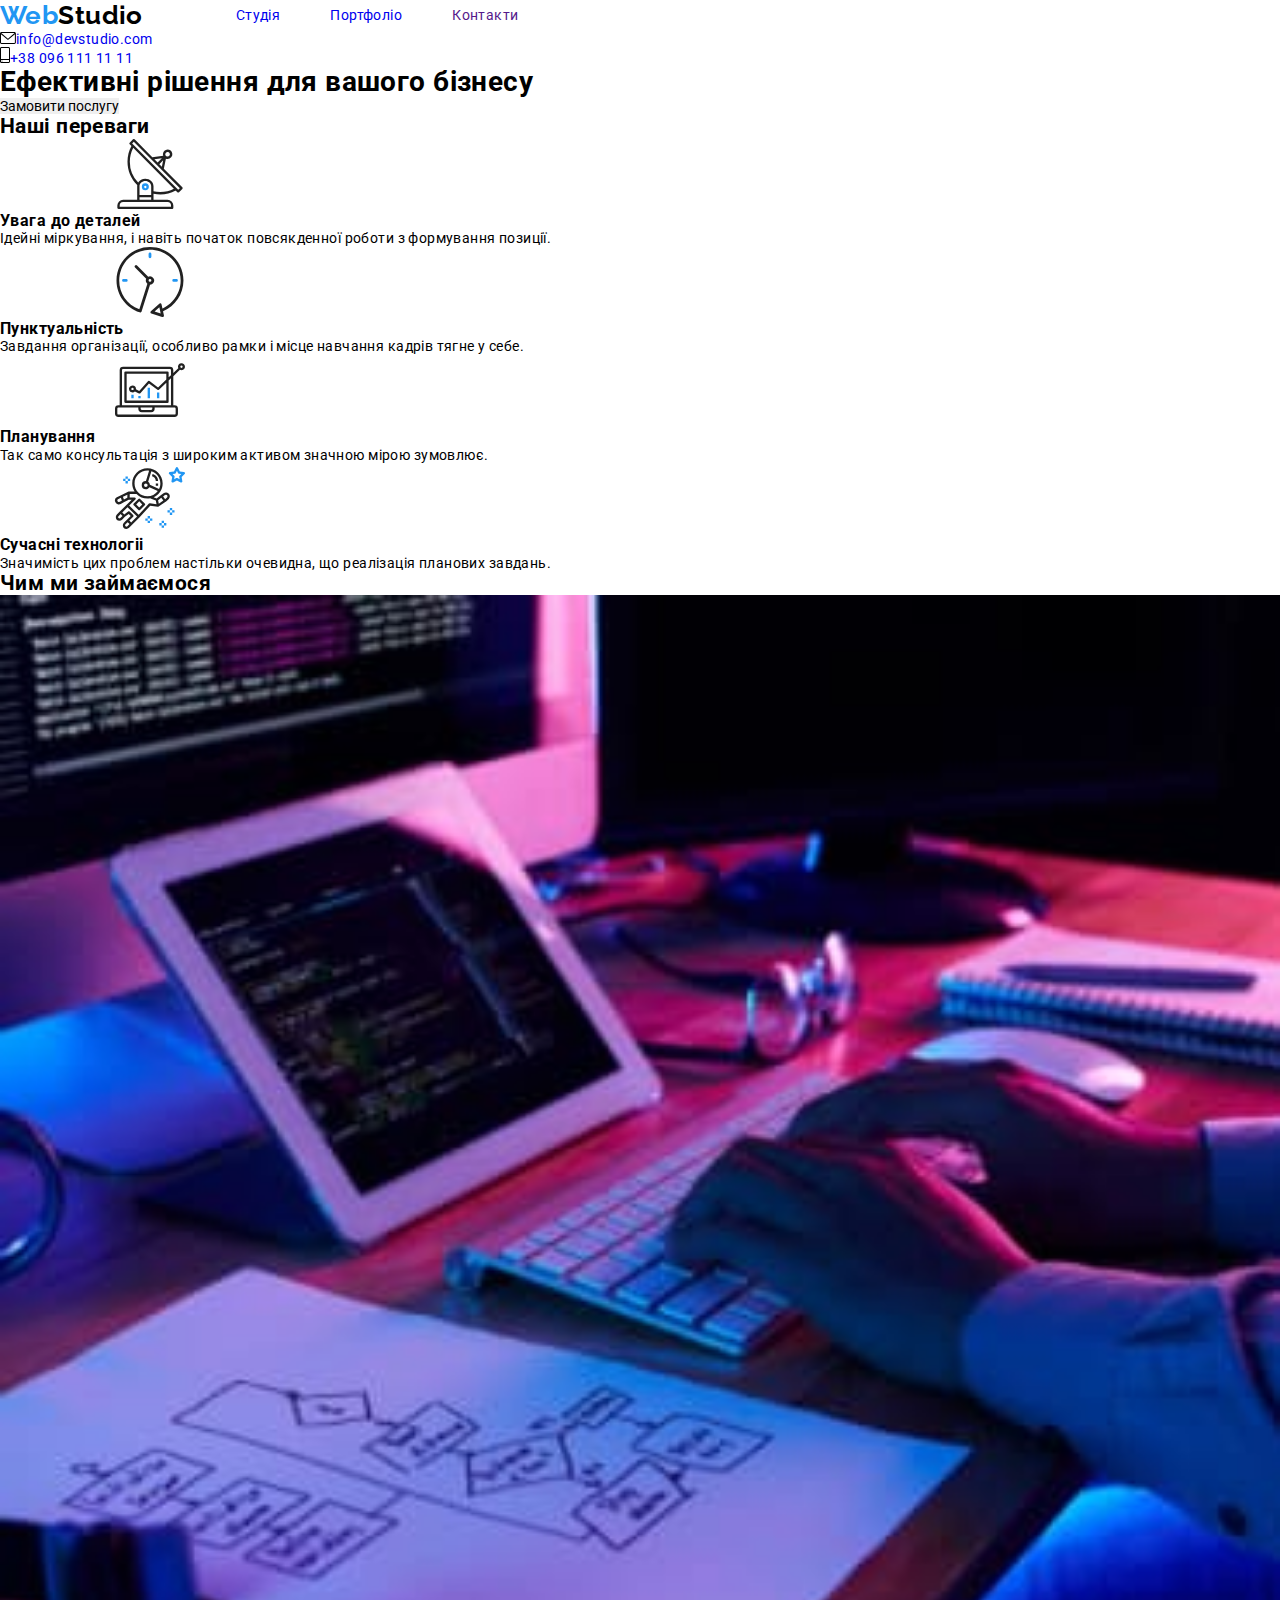
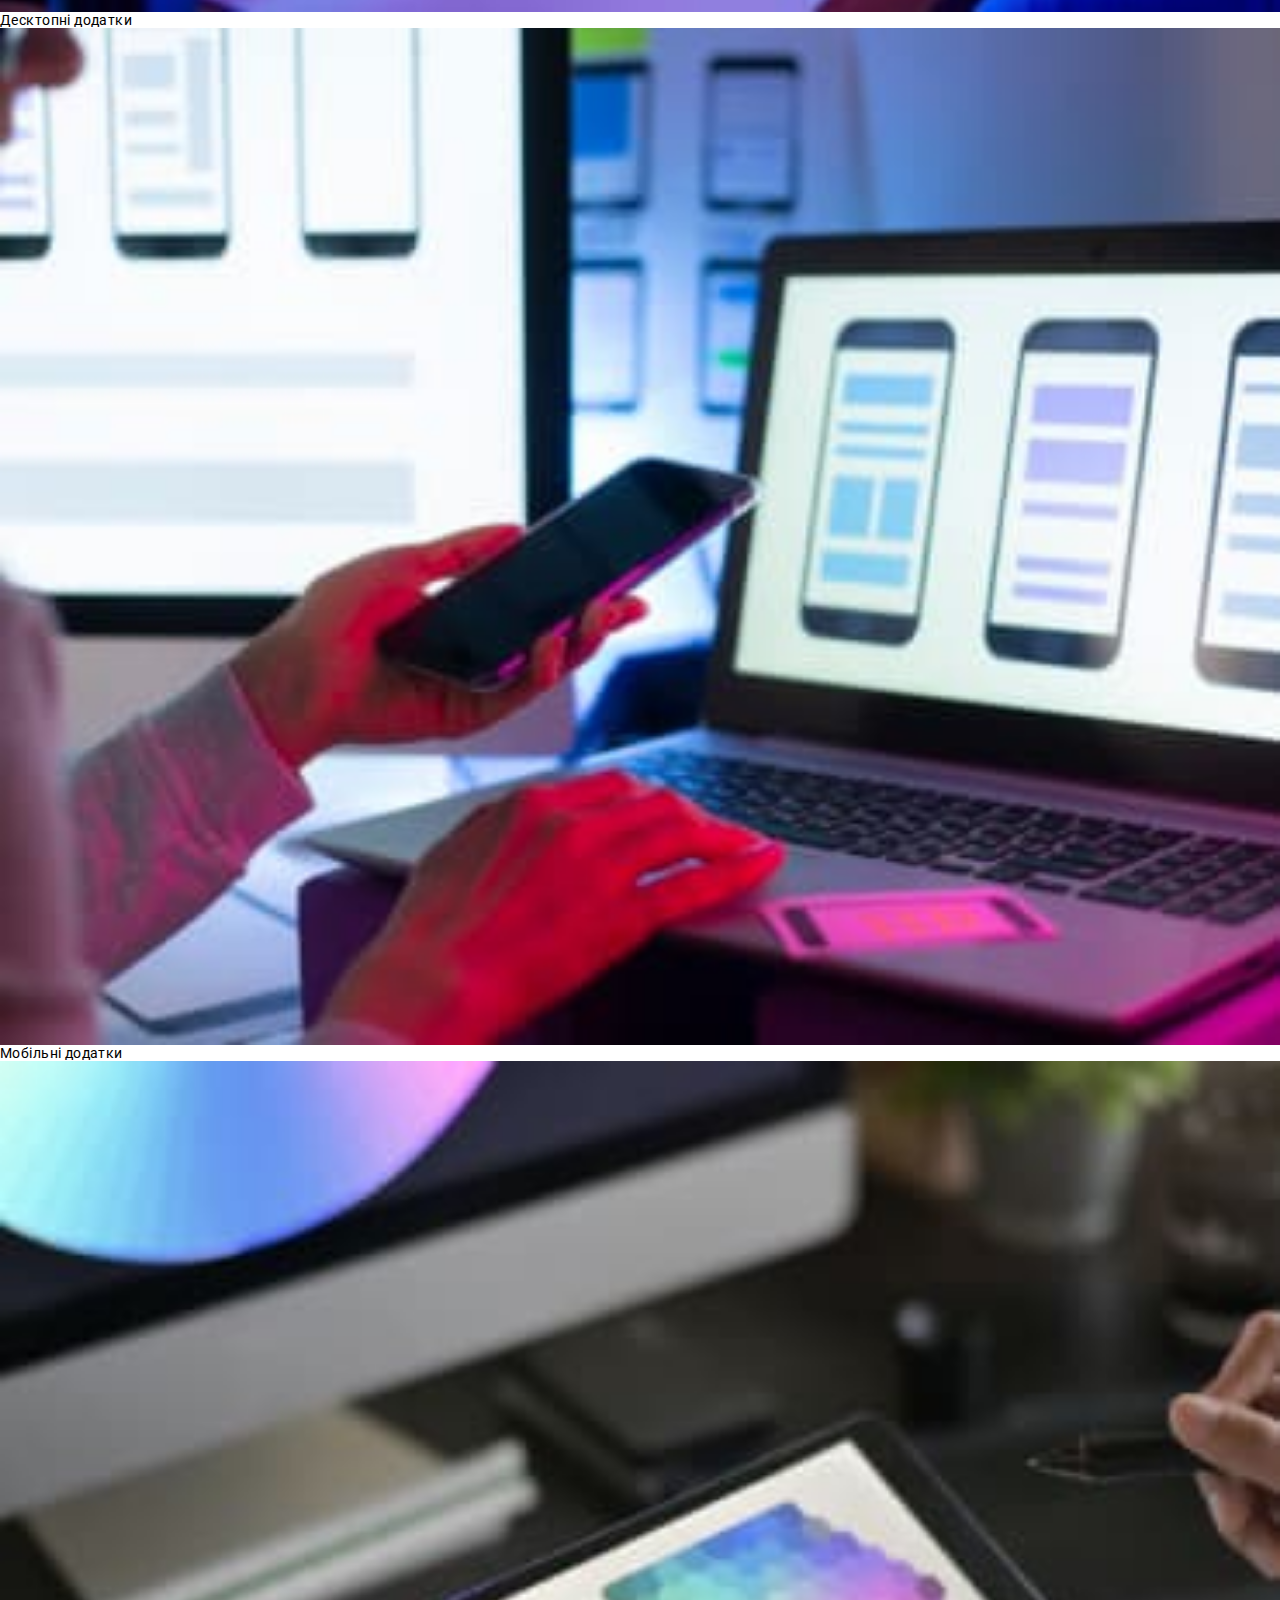
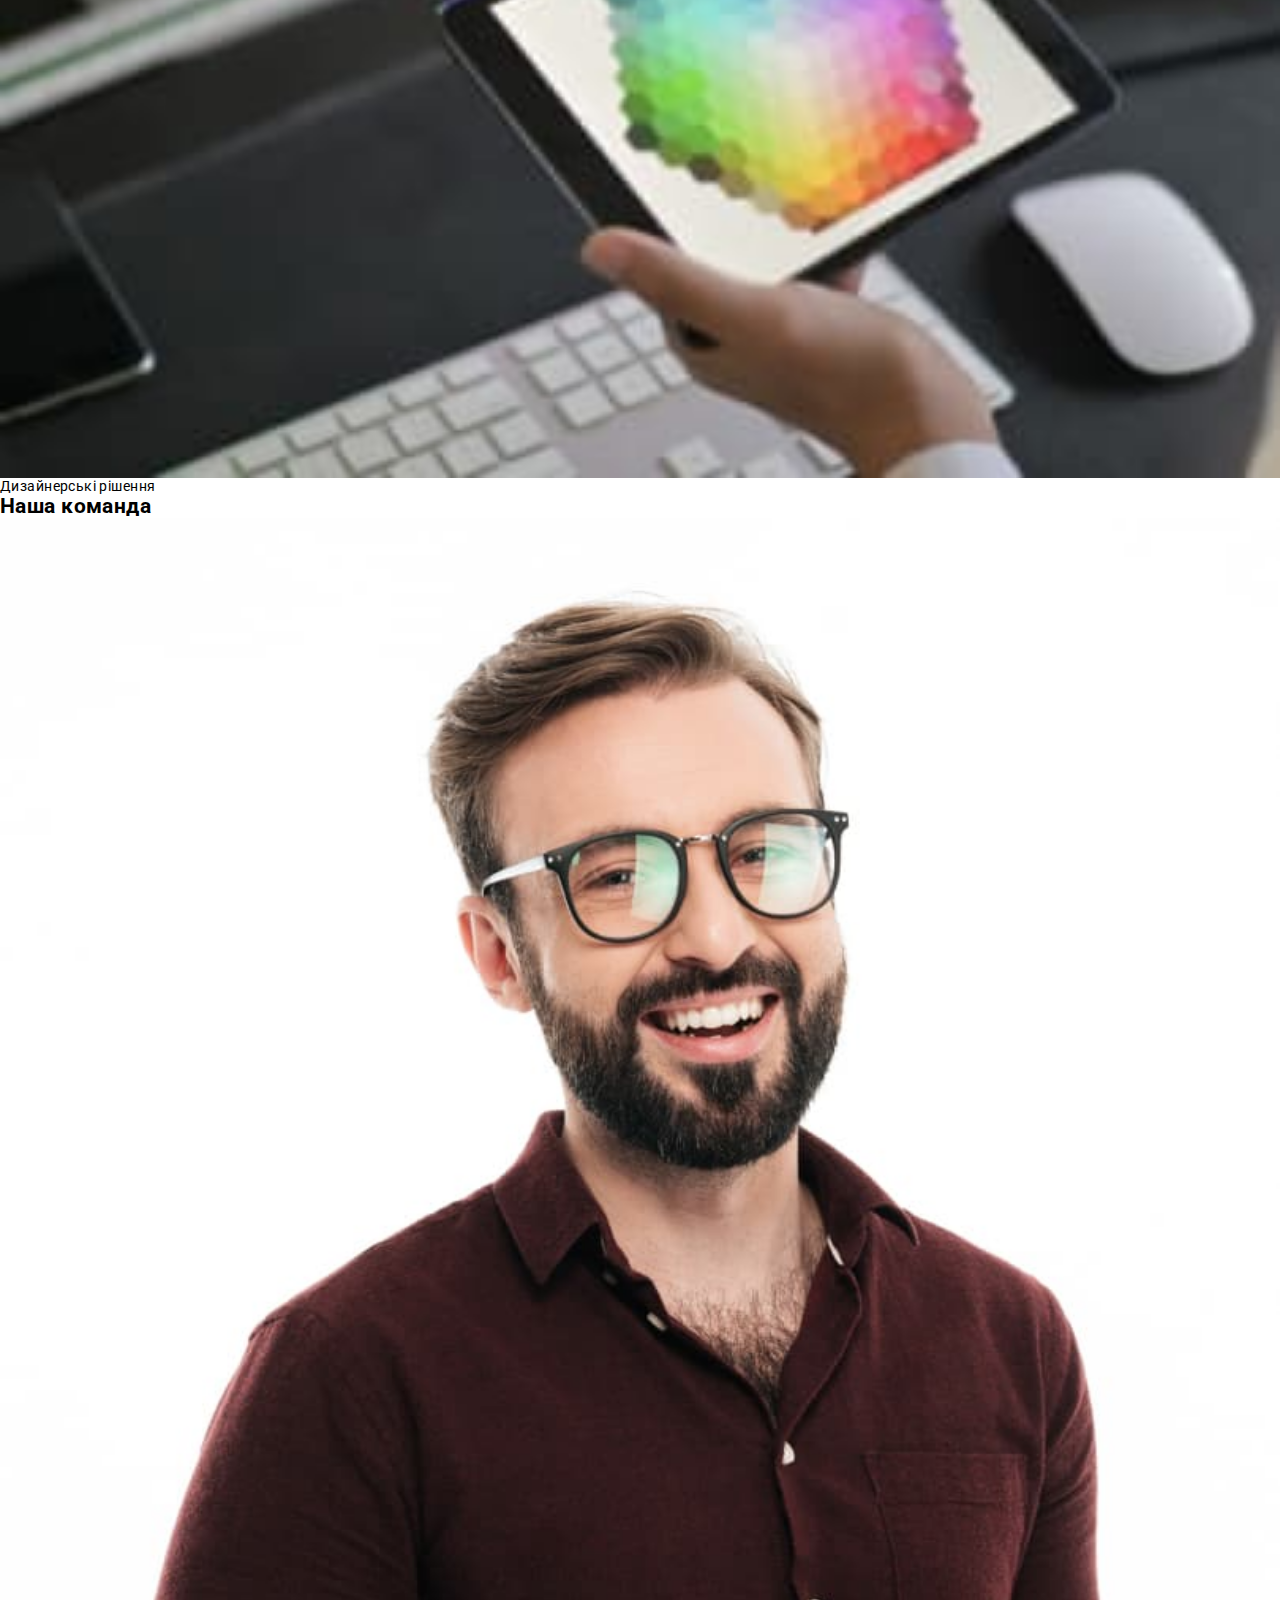
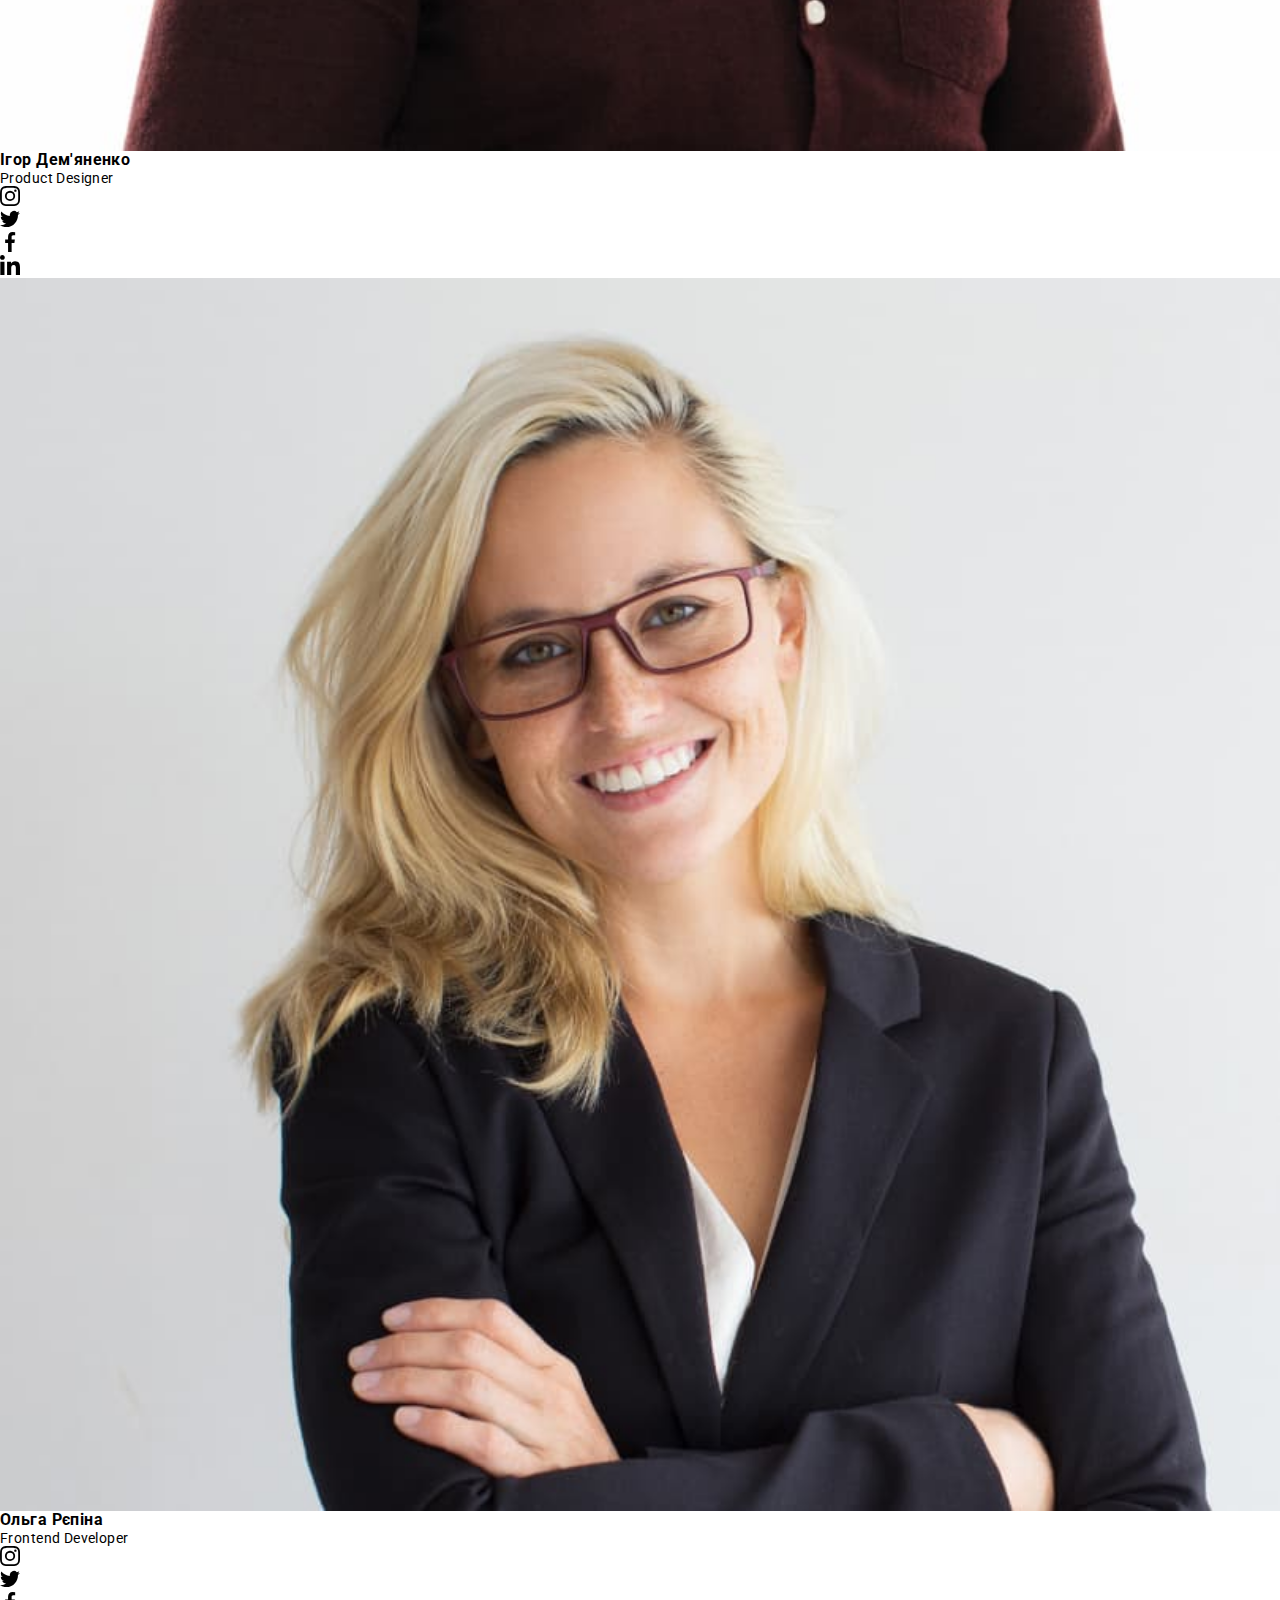
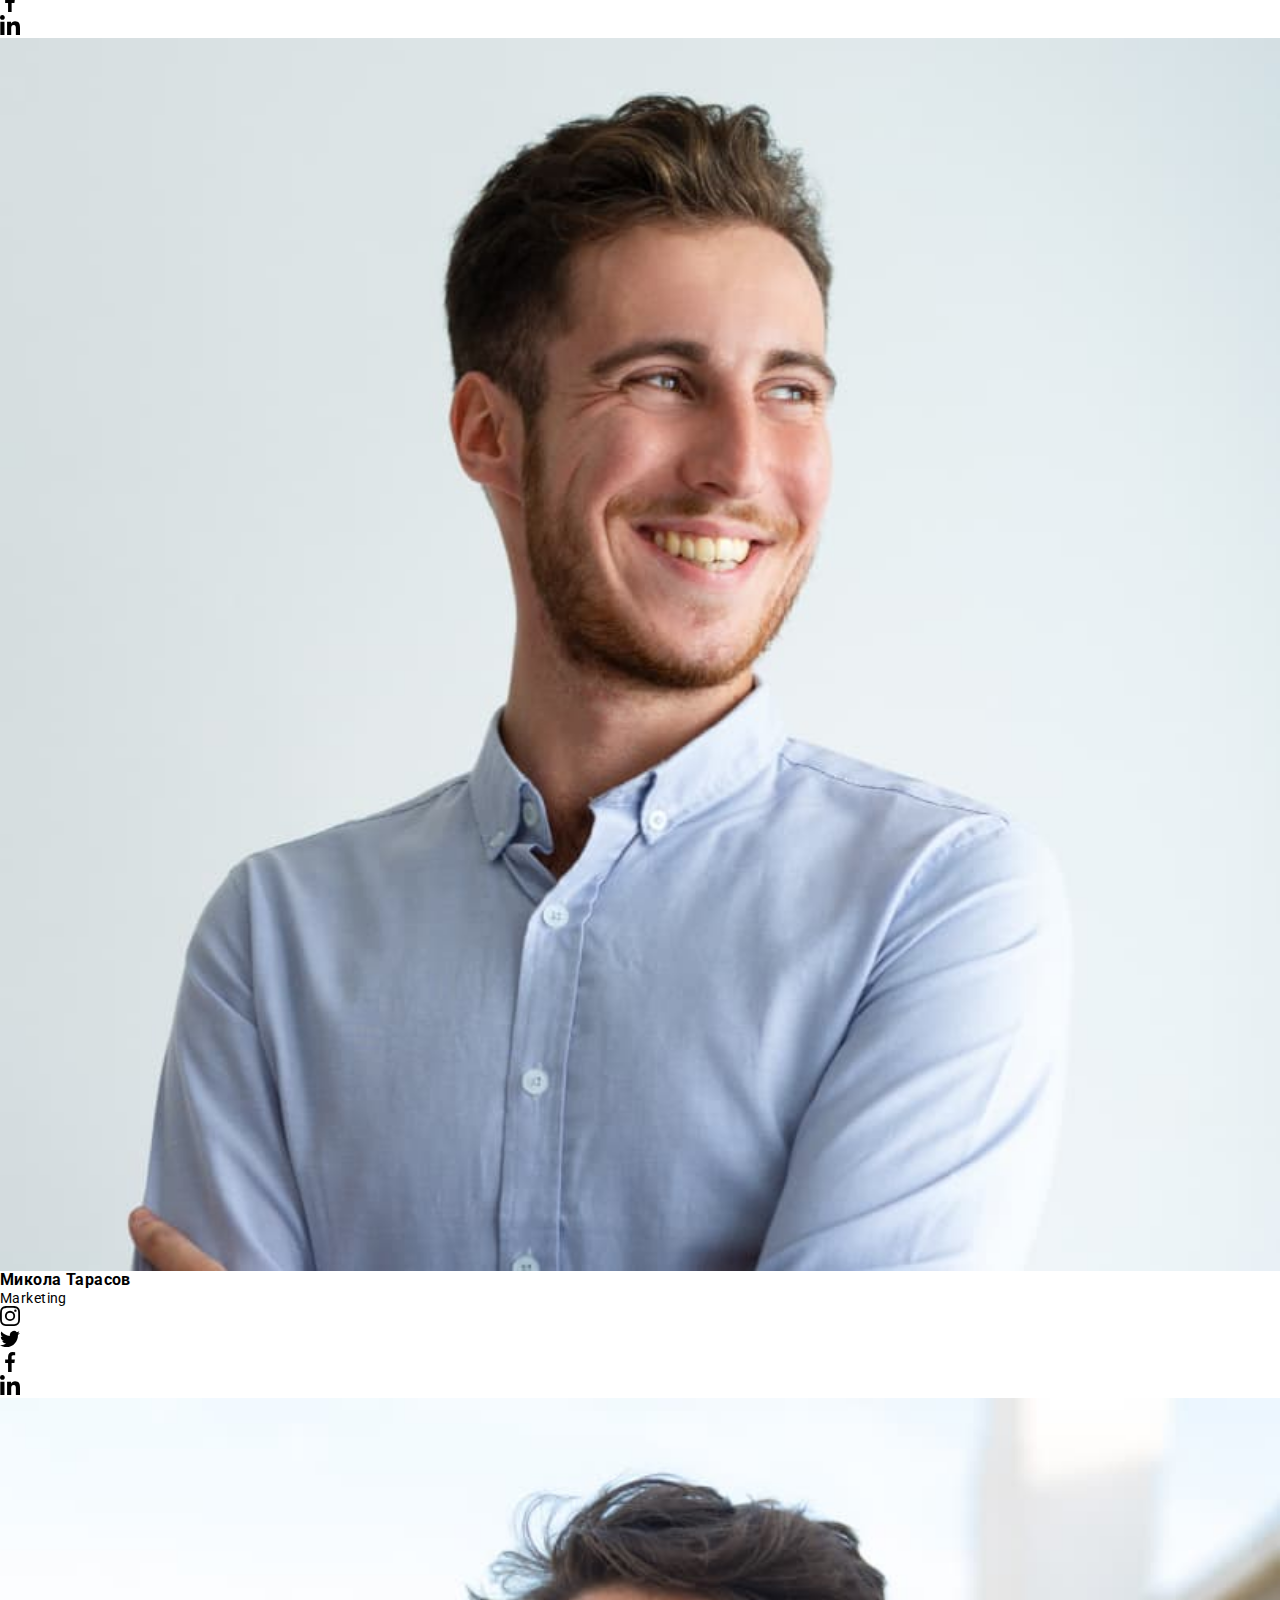
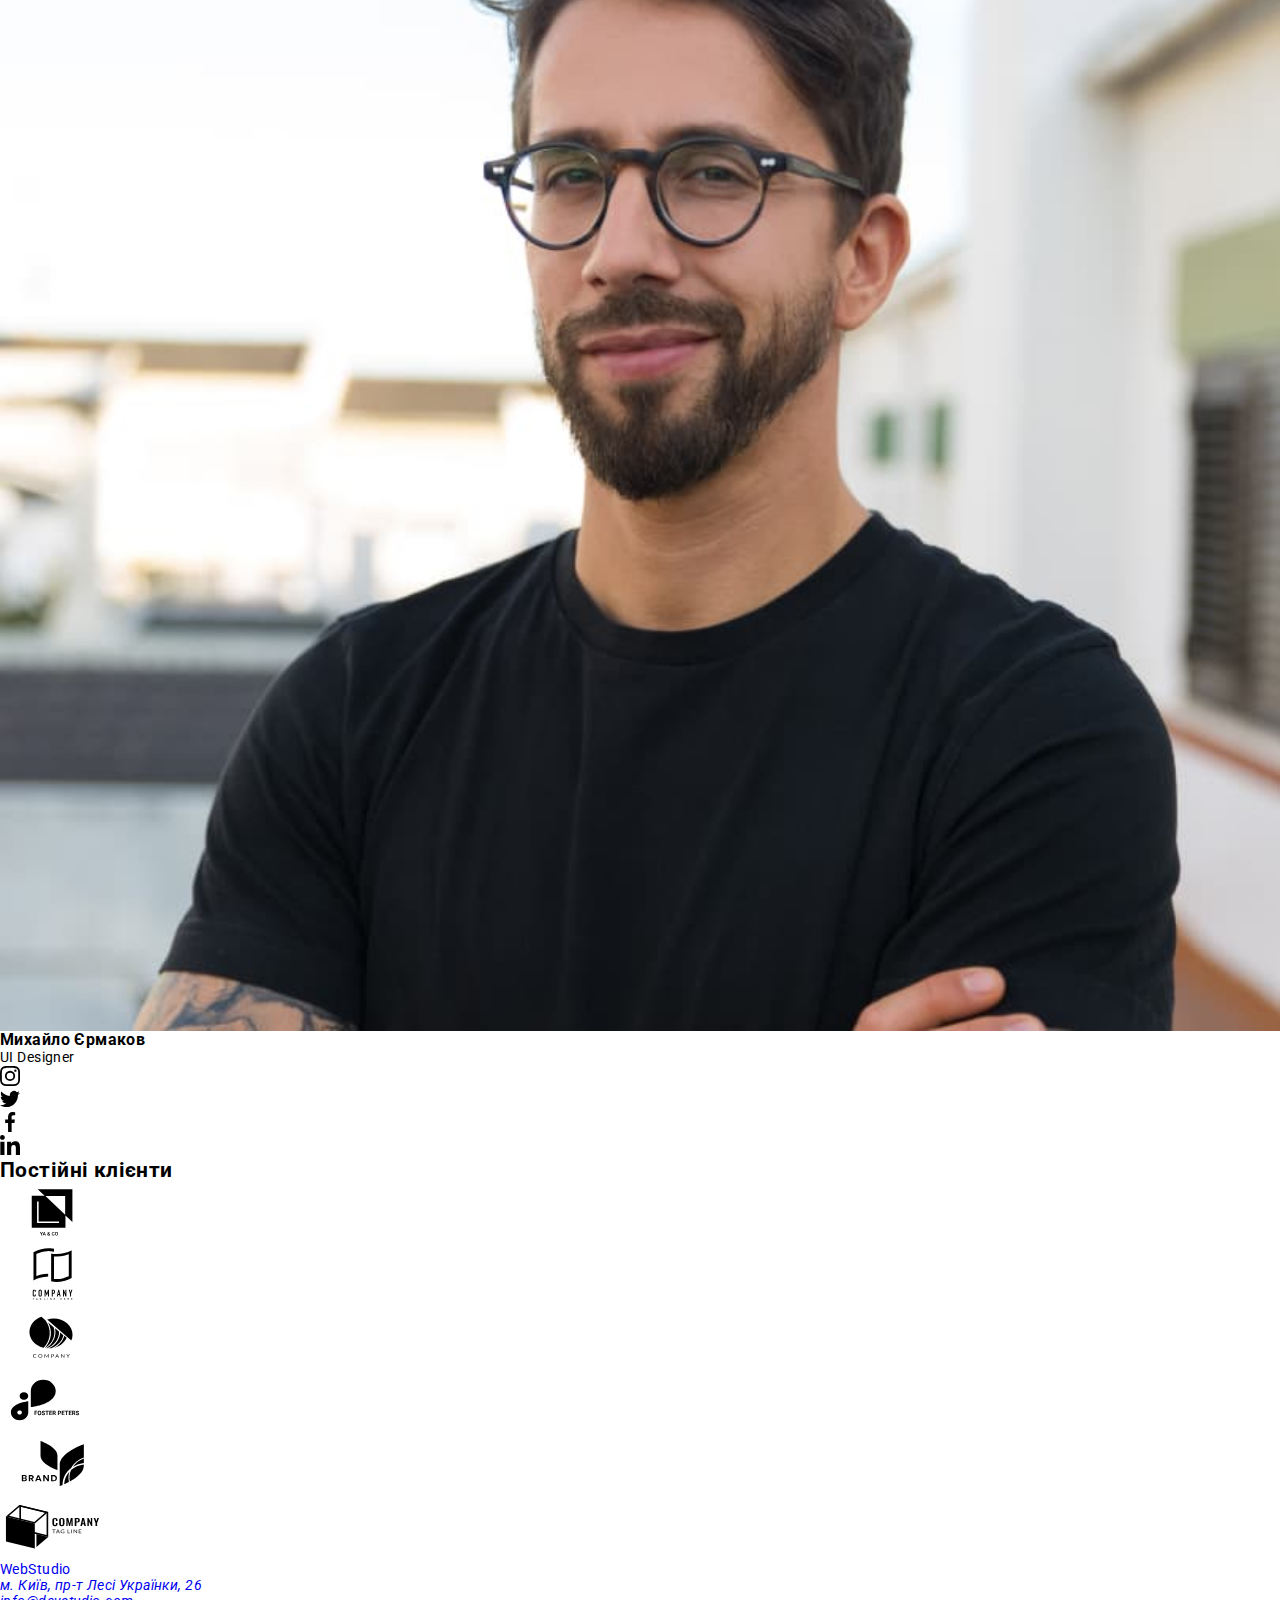
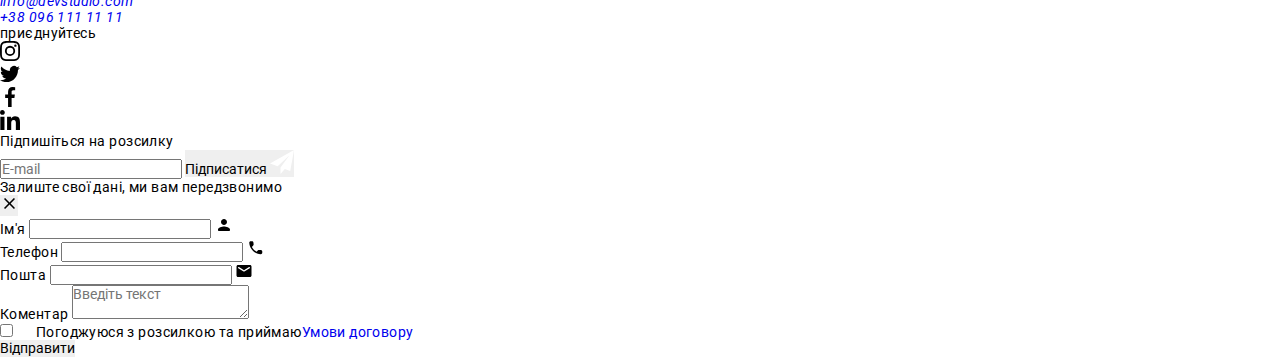
==== commit c41158c7: "a" ====
--- a/index.html
+++ b/index.html
@@ -7,31 +7,31 @@
     <title>Document</title>
     <link rel="preconnect" href="https://fonts.googleapis.com">
     <link rel="preconnect" href="https://fonts.gstatic.com" crossorigin>
-    <link href="https://fonts.googleapis.com/css2?family=Raleway:wght@700&family=Roboto:wght@400;500;700;900& class="list-cartadisplay=swap" rel="stylesheet">
+    <link href="https://fonts.googleapis.com/css2?family=Raleway:wght@700&family=Roboto:wght@400;500;700;900&=swap" rel="stylesheet">
     <link rel="stylesheet" href="https://cdnjs.cloudflare.com/ajax/libs/modern-normalize/1.1.0/modern-normalize.min.css">
-    <link rel="stylesheet" href="./css/styles.css">
+    <link rel="stylesheet" href="./css/main.min.css">
 </head>
 <body>
-    <header class="border-header">
-            <div class="container site-auth">
-                <nav class="site-auth">
-                    <a href="./index.html" class="logo"><span class="web">Web</span>Studio</a>
-                    <ul class="site-naw list">
-                        <li class="iten"><a href="./index.html" class="studio current">Студія</a></li>
-                        <li class="iten"><a href="./portfolio.html" class="portfolio">Портфоліо</a></li>
-                        <li class="iten"><a href="" class="contact">Контакти</a></li>
+    <header class="header">
+            <div class="header__container position">
+                <nav class="nav">
+                    <a href="./index.html" class="nav__logo"><span class="nav__web">Web</span>Studio</a>
+                    <ul class="menu-nav">
+                        <li class="menu-nav__item"><a href="./index.html" class="menu-nav__studio current">Студія</a></li>
+                        <li class="menu-nav__item"><a href="./portfolio.html" class="menu-nav__portfolio">Портфоліо</a></li>
+                        <li class="menu-nav__item"><a href="" class="menu-nav__contact">Контакти</a></li>
                     </ul>
                 </nav>
-                <ul class="auth-naw list">
-                    <li class="iten">
-                        <a href="mailto:info@devstudio.com" class="com">
-                        <svg class="icon-naw1" width="16" height="12">
+                <ul class="menu-contact">
+                    <li class="menu-contact__item">
+                        <a href="mailto:info@devstudio.com" class="menu-contact__com">
+                        <svg class="menu-contact__icon" width="16" height="12">
                         <use href="./images/icons.svg/symbol-defs(2).svg#icon-envelope"></use>
                         </svg>info@devstudio.com</a>
                     </li>
-                    <li class="iten">
-                        <a href="tel:+380961111111" class="tel">
-                        <svg class="icon-naw2" width="10" height="16">
+                    <li class="menu-contact__item">
+                        <a href="tel:+380961111111" class="menu-contact__tel">
+                        <svg class="menu-contact__icon" width="10" height="16">
                         <use href="./images/icons.svg/symbol-defs(2).svg#icon-smartphone"></use>
                         </svg>+38 096 111 11 11</a>
                     </li>
@@ -41,116 +41,116 @@
     <main>
             <!--Шапка-->
         <section class="hero overlya">
-                <div class="container">
-                    <h1 class="hero-title">Ефективні рішення для вашого бізнесу</h1>
-                    <button type="button" class="button-title" data-modal-open>Замовити послугу</button>
+                <div class="hero__container">
+                    <h1 class="hero__title">Ефективні рішення для вашого бізнесу</h1>
+                    <button type="button" class="hero__button" data-modal-open>Замовити послугу</button>
                 </div>
         </section>
             <!--Особливості-->
         <section class="section">
-                <div class="container">
-                    <h2 class="visually-hidden">Наші переваги</h2>
-                    <ul class="benefit list">
-                        <li class="advantage">
-                            <div class="advantage-icon">
-                                <svg class="icon-benefit" widht="70" height="70">
+                <div class="section__container">
+                    <h2 class="section__visually-hidden">Наші переваги</h2>
+                    <ul class="benefits">
+                        <li class="benefits__method">
+                            <div class="benefits__icon">
+                                <svg class="benefit__svg" widht="70" height="70">
                                     <use href="./images/icons.svg/symbol-defs(2).svg#icon-antenna"></use>
                                 </svg>
                             </div>
-                            <h3 class="titles">Увага до деталей</h3>
-                            <p class="list-text">Ідейні міркування, і навіть початок повсякденної роботи з формування позиції.</p>
-                        </li>
-                        <li class="advantage">
-                            <div class="advantage-icon">
-                                <svg class="icon-benefit" widht="70" height="70">
+                            <h3 class="benefits__title">Увага до деталей</h3>
+                            <p class="benefits__text">Ідейні міркування, і навіть початок повсякденної роботи з формування позиції.</p>
+                        </li>
+                        <li class="benefits__method">
+                            <div class="benefits__icon">
+                                <svg class="benefit__svg" widht="70" height="70">
                                     <use href="./images/icons.svg/symbol-defs(2).svg#icon-clock"></use>
                                 </svg>
                             </div>
-                            <h3 class="titles">Пунктуальність</h3>
-                            <p class="list-text">Завдання організації, особливо рамки і місце навчання кадрів тягне у себе.</p>
-                        </li>
-                        <li class="advantage">
-                            <div class="advantage-icon">
-                                <svg class="icon-benefit" widht="70" height="70">
+                            <h3 class="benefits__title">Пунктуальність</h3>
+                            <p class="benefits__text">Завдання організації, особливо рамки і місце навчання кадрів тягне у себе.</p>
+                        </li>
+                        <li class="benefits__method">
+                            <div class="benefits__icon">
+                                <svg class="benefit__svg" widht="70" height="70">
                                     <use href="./images/icons.svg/symbol-defs(2).svg#icon-diagram"></use>
                                 </svg>
                             </div>
-                            <h3 class="titles">Планування</h3>
-                            <p class="list-text">Так само консультація з широким активом значною мірою зумовлює.</p>
-                        </li>
-                        <li class="advantage">
-                            <div class="advantage-icon">
-                                <svg class="icon-benefit" widht="70" height="70">
+                            <h3 class="benefits__title">Планування</h3>
+                            <p class="benefits__text">Так само консультація з широким активом значною мірою зумовлює.</p>
+                        </li>
+                        <li class="benefits__method">
+                            <div class="benefits__icon">
+                                <svg class="benefit__svg" widht="70" height="70">
                                     <use href="./images/icons.svg/symbol-defs(2).svg#icon-astronaut"></use>
                                 </svg>
                             </div>
-                            <h3 class="titles">Сучасні технологіі</h3>
-                            <p class="list-text">Значимість цих проблем настільки очевидна, що реалізація планових завдань.</p>
+                            <h3 class="benefits__title">Сучасні технологіі</h3>
+                            <p class="benefits__text">Значимість цих проблем настільки очевидна, що реалізація планових завдань.</p>
                         </li>
                     </ul>
                 </div>
         </section>
             <!--Чим займаємося-->
         <section class="work">
-                <div class="container">
-                    <h2 class="work-title">Чим ми займаємося</h2>
-                    <ul class="work-flex list">
-                        <li class="position">
-                            <div class="over">
+                <div class="work__container">
+                    <h2 class="work__title">Чим ми займаємося</h2>
+                    <ul class="example">
+                        <li class="example__work">
+                            <div class="example__container">
                             <img src="./images/img.jpg" alt="Програмування" width="370">
-                            <p class="over-title">Десктопні додатки</p>
-                            </div>
-                        </li>
-                        <li class="position">
-                            <div class="over">
+                            <p class="example__title">Десктопні додатки</p>
+                            </div>
+                        </li>
+                        <li class="example__work">
+                            <div class="example__container">
                             <img src="./images/img1.jpg" alt="Дизайн" width="370">
-                            <p class="over-title">Мобільні додатки</p>
-                            </div>
-                        </li>
-                        <li class="position">
-                            <div class="over">
+                            <p class="example__title">Мобільні додатки</p>
+                            </div>
+                        </li>
+                        <li class="example__work">
+                            <div class="example__container">
                             <img src="./images/img2.jpg" alt="Креслення" width="370">
-                            <p class="over-title">Дизайнерські рішення</p>
+                            <p class="example__title">Дизайнерські рішення</p>
                             </div>
                         </li>
                     </ul>
                 </div>
         </section>
             <!--Наша команда-->
-        <section class="section team">
-                <div class="container">
-                    <h2 class="team-title">Наша команда</h2>
-                    <ul class="team-carta list">
-                        <li class=carta-team>
+        <section class="team">
+                <div class="team__container">
+                    <h2 class="team__title">Наша команда</h2>
+                    <ul class="carta">
+                        <li class=carta__specialist>
                             <img src="./images/img3.jpg" alt="Фото Ігор Демяненко" width="270">
-                            <div class="carta-blok">
-                                <h3 class="name">Ігор Дем'яненко</h3>
-                                <p class="profession" lang="en">Product Designer</p>
-                                <ul class="icon-blok list">
-                                    <li class="blok-social">
-                                        <a href="" class="fon-icon">
-                                            <svg class="centr" width="20" height="20">
+                            <div class="carta__blok">
+                                <h3 class="carta__name">Ігор Дем'яненко</h3>
+                                <p class="carta__profession" lang="en">Product Designer</p>
+                                <ul class="icon">
+                                    <li class="icon__social">
+                                        <a href="#" class="icon__link">
+                                            <svg class="icon__svg" width="20" height="20">
                                                 <use href="./images/icons.svg/symbol-defs(2).svg#icon-instagram"></use>
                                             </svg>
                                         </a>
                                     </li>
-                                    <li class="blok-social">
-                                        <a href="" class="fon-icon">
-                                            <svg class="centr" width="20" height="20">
+                                    <li class="icon__social">
+                                        <a href="#" class="icon__link">
+                                            <svg class="icon__svg" width="20" height="20">
                                                 <use href="./images/icons.svg/symbol-defs(2).svg#icon-twitter"></use>
                                             </svg>
                                         </a>
                                     </li>
-                                    <li class="blok-social">
-                                        <a href="" class="fon-icon">
-                                            <svg class="centr" width="20" height="20">
+                                    <li class="icon__social">
+                                        <a href="#" class="icon__link">
+                                            <svg class="icon__svg" width="20" height="20">
                                                 <use href="./images/icons.svg/symbol-defs(2).svg#icon-facebook"></use>
                                             </svg>
                                         </a>
                                     </li>
-                                    <li class="blok-social">
-                                        <a href="" class="fon-icon">
-                                            <svg class="centr" width="20" height="20">
+                                    <li class="icon__social">
+                                        <a href="#" class="icon__link">
+                                            <svg class="icon__svg" width="20" height="20">
                                                 <use href="./images/icons.svg/symbol-defs(2).svg#icon-linkedin"></use>
                                             </svg>
                                         </a>
@@ -158,36 +158,36 @@
                                 </ul>
                             </div>
                         </li>
-                        <li class="carta-team">
+                        <li class="carta__specialist">
                             <img src="./images/img4.jpg" alt="Фото Ольга репіна" width="270">
-                            <div class="carta-blok">
-                                <h3 class="name">Ольга Рєпіна</h3>
-                                <p class="profession" lang="en">Frontend Developer</p>
-                                <ul class="icon-blok list">
-                                    <li class="blok-social">
-                                        <a href="" class="fon-icon">
-                                            <svg class="centr" width="20" height="20">
+                            <div class="carta__blok">
+                                <h3 class="carta__name">Ольга Рєпіна</h3>
+                                <p class="carta__profession" lang="en">Frontend Developer</p>
+                                <ul class="icon">
+                                    <li class="icon__social">
+                                        <a href="" class="icon__link">
+                                            <svg class="icon__svg" width="20" height="20">
                                                 <use href="./images/icons.svg/symbol-defs(2).svg#icon-instagram"></use>
                                             </svg>
                                         </a>
                                     </li>
-                                    <li class="blok-social">
-                                        <a href="" class="fon-icon">
-                                            <svg class="centr" width="20" height="20">
+                                    <li class="icon__social">
+                                        <a href="" class="icon__link">
+                                            <svg class="icon__svg" width="20" height="20">
                                                 <use href="./images/icons.svg/symbol-defs(2).svg#icon-twitter"></use>
                                             </svg>
                                         </a>
                                     </li>
-                                    <li class="blok-social">
-                                        <a href="" class="fon-icon">
-                                            <svg class="centr" width="20" height="20">
+                                    <li class="icon__social">
+                                        <a href="" class="icon__link">
+                                            <svg class="icon__svg" width="20" height="20">
                                                 <use href="./images/icons.svg/symbol-defs(2).svg#icon-facebook"></use>
                                             </svg>
                                         </a>
                                     </li>
-                                    <li class="blok-social">
-                                        <a href="" class="fon-icon">
-                                            <svg class="centr" width="20" height="20">
+                                    <li class="icon__social">
+                                        <a href="" class="icon__link">
+                                            <svg class="icon__svg" width="20" height="20">
                                                 <use href="./images/icons.svg/symbol-defs(2).svg#icon-linkedin"></use>
                                             </svg>
                                         </a>
@@ -195,36 +195,36 @@
                                 </ul>
                             </div>
                         </li>
-                        <li class="carta-team">
+                        <li class="carta__specialist">
                             <img src="./images/img5.jpg" alt="Фото Микола Тарасов" width="270">
-                            <div class="carta-blok">
-                                <h3 class="name">Микола Тарасов</h3>
-                                <p class="profession" lang="en">Marketing</p>
-                                <ul class="icon-blok list">
-                                    <li class="blok-social">
-                                        <a href="" class="fon-icon">
-                                            <svg class="centr" width="20" height="20">
+                            <div class="carta__blok">
+                                <h3 class="carta__name">Микола Тарасов</h3>
+                                <p class="carta__profession" lang="en">Marketing</p>
+                                <ul class="icon">
+                                    <li class="icon__social">
+                                        <a href="" class="icon__link">
+                                            <svg class="icon__svg" width="20" height="20">
                                                 <use href="./images/icons.svg/symbol-defs(2).svg#icon-instagram"></use>
                                             </svg>
                                         </a>
                                     </li>
-                                    <li class="blok-social">
-                                        <a href="" class="fon-icon">
-                                            <svg class="centr" width="20" height="20">
+                                    <li class="icon__social">
+                                        <a href="" class="icon__link">
+                                            <svg class="icon__svg" width="20" height="20">
                                                 <use href="./images/icons.svg/symbol-defs(2).svg#icon-twitter"></use>
                                             </svg>
                                         </a>
                                     </li>
-                                    <li class="blok-social">
-                                        <a href="" class="fon-icon">
-                                            <svg class="centr" width="20" height="20">
+                                    <li class="icon__social">
+                                        <a href="" class="icon__link">
+                                            <svg class="icon__svg" width="20" height="20">
                                                 <use href="./images/icons.svg/symbol-defs(2).svg#icon-facebook"></use>
                                             </svg>
                                         </a>
                                     </li>
-                                    <li class="blok-social">
-                                        <a href="" class="fon-icon">
-                                            <svg class="centr" width="20" height="20">
+                                    <li class="icon__social">
+                                        <a href="" class="icon__link">
+                                            <svg class="icon__svg" width="20" height="20">
                                                 <use href="./images/icons.svg/symbol-defs(2).svg#icon-linkedin"></use>
                                             </svg>
                                         </a>
@@ -232,36 +232,36 @@
                                 </ul>
                             </div>
                         </li>
-                        <li class="carta-team">
+                        <li class="carta__specialist">
                             <img src="./images/img6.jpg" alt="Фото Михайло Єрмаков" width="270">
-                            <div class="carta-blok">
-                                <h3 class="name">Михайло Єрмаков</h3>
-                                <p class="profession" lang="en">UI Designer</p>
-                                <ul class="icon-blok list">
-                                    <li class="blok-social">
-                                        <a href="" class="fon-icon">
-                                            <svg class="centr" width="20" height="20">
+                            <div class="carta__blok">
+                                <h3 class="carta__name">Михайло Єрмаков</h3>
+                                <p class="carta__profession" lang="en">UI Designer</p>
+                                <ul class="icon">
+                                    <li class="icon__social">
+                                        <a href="" class="icon__link">
+                                            <svg class="icon__svg" width="20" height="20">
                                                 <use href="./images/icons.svg/symbol-defs(2).svg#icon-instagram"></use>
                                             </svg>
                                         </a>
                                     </li>
-                                    <li class="blok-social">
-                                        <a href="" class="fon-icon">
-                                            <svg class="centr" width="20" height="20">
+                                    <li class="icon__social">
+                                        <a href="" class="icon__link">
+                                            <svg class="icon__svg" width="20" height="20">
                                                 <use href="./images/icons.svg/symbol-defs(2).svg#icon-twitter"></use>
                                             </svg>
                                         </a>
                                     </li>
-                                    <li class="blok-social">
-                                        <a href="" class="fon-icon">
-                                            <svg class="centr" width="20" height="20">
+                                    <li class="icon__social">
+                                        <a href="" class="icon__link">
+                                            <svg class="icon__svg" width="20" height="20">
                                                 <use href="./images/icons.svg/symbol-defs(2).svg#icon-facebook"></use>
                                             </svg>
                                         </a>
                                     </li>
-                                    <li class="blok-social">
-                                        <a href="" class="fon-icon">
-                                            <svg class="centr" width="20" height="20">
+                                    <li class="icon__social">
+                                        <a href="" class="icon__link">
+                                            <svg class="icon__svg" width="20" height="20">
                                                 <use href="./images/icons.svg/symbol-defs(2).svg#icon-linkedin"></use>
                                             </svg>
                                         </a>
@@ -273,48 +273,48 @@
                 </div>
         </section>
             <!--Постійні клієнти-->
-        <section class="section">
-                <div class="container">
-                    <h2 class="client-title">Постійні клієнти</h2>
-                    <ul class="logo-client list">
-                        <li class="client-border">
-                            <a href="" class="logo-container">
-                                <svg class="client-icon" width="106" height="60">
+        <section class="client">
+                <div class="client__container">
+                    <h2 class="client__title">Постійні клієнти</h2>
+                    <ul class="logo">
+                        <li class="logo__border">
+                            <a href="" class="logo__container">
+                                <svg class="logo__icon" width="106" height="60">
                                     <use href="./images/icons.svg/symbol-defs(2).svg#icon-logo1"></use>
                                 </svg>
                             </a>
                         </li>
-                        <li class="client-border">
-                            <a href="" class="logo-container">
-                                <svg class="client-icon" width="106" height="60">
+                        <li class="logo__border">
+                            <a href="" class="logo__container">
+                                <svg class="logo__icon" width="106" height="60">
                                     <use href="./images/icons.svg/symbol-defs(2).svg#icon-logo2"></use>
                                 </svg>
                             </a>
                         </li>
-                        <li class="client-border">
-                            <a href="" class="logo-container">
-                                <svg class="client-icon" width="106" height="60">
+                        <li class="logo__border">
+                            <a href="" class="logo__container">
+                                <svg class="logo__icon" width="106" height="60">
                                     <use href="./images/icons.svg/symbol-defs(2).svg#icon-logo3"></use>
                                 </svg>
                             </a>
                         </li>
-                        <li class="client-border">
-                            <a href="" class="logo-container">
-                                <svg class="client-icon" width="106" height="60">
+                        <li class="logo__border">
+                            <a href="" class="logo__container">
+                                <svg class="logo__icon" width="106" height="60">
                                     <use href="./images/icons.svg/symbol-defs(2).svg#icon-logo4"></use>
                                 </svg>
                             </a>
                         </li>
-                        <li class="client-border">
-                            <a href="" class="logo-container">
-                                <svg class="client-icon" width="106" height="60">
+                        <li class="logo__border">
+                            <a href="" class="logo__container">
+                                <svg class="logo__icon" width="106" height="60">
                                     <use href="./images/icons.svg/symbol-defs(2).svg#icon-logo5"></use>
                                 </svg>
                             </a>
                         </li>
-                        <li class="client-border">
-                            <a href="" class="logo-container">
-                                <svg class="client-icon" width="106" height="60">
+                        <li class="logo__border">
+                            <a href="" class="logo__container">
+                                <svg class="logo__icon" width="106" height="60">
                                         <use href="./images/icons.svg/symbol-defs(2).svg#icon-logo6"></use>
                                  </svg>
                             </a>
@@ -325,58 +325,58 @@
     </main>
         <!--Футер-->
     <footer class="footer">
-            <div class="container logo-social">
+            <div class="footer__container">
                 <div class="blok-footer">
-                    <a href="./index.html" class="logo-studio"><span class="web">Web</span>Studio</a>
-                    <address class="addres-footer">
-                        <ul class="footer-addres list">
-                            <li class="list-footer"><a href="https://goo.gl/maps/CPtrU1FHBa2aNyZL9" target="_blank" rel="noopener noreferrer nofollow" class="address">м. Київ, пр-т Лесі Українки, 26</a></li>
-                            <li class="list-footer"><a href="mailto:info@devstudio.com" class="info">info@devstudio.com</a></li>
-                            <li class="list-footer"><a href="tel:+380961111111" class="telefon">+38 096 111 11 11</a></li>
+                    <a href="./index.html" class="blok-footer__logo"><span class="blok-footer__web">Web</span>Studio</a>
+                    <address class="blok-footer__addres">
+                        <ul class="menu-addres">
+                            <li class="menu-adders__item"><a href="https://goo.gl/maps/CPtrU1FHBa2aNyZL9" target="_blank" rel="noopener noreferrer nofollow" class="menu-addres__maps">м. Київ, пр-т Лесі Українки, 26</a></li>
+                            <li class="menu-adders__item"><a href="mailto:info@devstudio.com" class="menu-addres__info">info@devstudio.com</a></li>
+                            <li class="menu-adders__item"><a href="tel:+380961111111" class="menu-addres__telefon">+38 096 111 11 11</a></li>
                         </ul>
                     </address>
                 </div>
                 <div class="blok-footer">
-                    <p class="footer-text">приєднуйтесь</p>
-                    <ul class="icon-footer list">
-                        <li class="social-blok">
-                            <a href="" class="icon-fon">
-                                <svg class="centr-icon" width="20" height="20">
+                    <p class="blok-footer__text">приєднуйтесь</p>
+                    <ul class="icon-footer">
+                        <li class="icon-footer__social">
+                            <a href="" class="icon-footer__link">
+                                <svg class="icon-footer__svg" width="20" height="20">
                                     <use href="./images/icons.svg/symbol-defs(2).svg#icon-instagram"></use>
                                 </svg>
                             </a>
                         </li>
-                        <li class="social-blok">
-                            <a href="" class="icon-fon">
-                                <svg class="centr-icon" width="20" height="20">
+                        <li class="icon-footer__social">
+                            <a href="" class="icon-footer__link">
+                                <svg class="icon-footer__svg" width="20" height="20">
                                     <use href="./images/icons.svg/symbol-defs(2).svg#icon-twitter"></use>
                                 </svg>
                             </a>
                         </li>
-                        <li class="social-blok">
-                            <a href="" class="icon-fon">
-                                <svg class="centr-icon" width="20" height="20">
+                        <li class="icon-footer__social">
+                            <a href="" class="icon-footer__link">
+                                <svg class="icon-footer__svg" width="20" height="20">
                                     <use href="./images/icons.svg/symbol-defs(2).svg#icon-facebook"></use>
                                 </svg>
                             </a>
                         </li>
-                        <li class="social-blok">
-                            <a href="" class="icon-fon">
-                                <svg class="centr-icon" width="20" height="20">
+                        <li class="icon-footer__social">
+                            <a href="" class="icon-footer__link">
+                                <svg class="icon-footer__svg" width="20" height="20">
                                     <use href="./images/icons.svg/symbol-defs(2).svg#icon-linkedin"></use>
                                 </svg>
                             </a>
                         </li>
                     </ul>
                 </div>
-                <form name="footer-form" class="blok-form">
-                    <p class="footer-text">Підпишіться на розсилку</p>
-                    <div class="telegram-list">
-                        <label class="mail-input">
-                            <input type="email" name="mail" class="form-input" placeholder="E-mail">
+                <form name="footer-form" class="form">
+                    <p class="form__text">Підпишіться на розсилку</p>
+                    <div class="telegram">
+                        <label class="telegram__mail">
+                            <input type="email" name="mail" class="telegram__input" placeholder="E-mail">
                         </label>
-                        <button type="button" class="footer-button">Підписатися
-                            <svg class="button-icon" width="24" height="24">
+                        <button type="button" class="telegram__button">Підписатися
+                            <svg class="telegram__icon" width="24" height="24">
                                 <use href="./images/icons.svg/symbol-defs(3).svg#icon-icon-send"></use>
                             </svg>
                         </button>
@@ -386,53 +386,53 @@
     </footer>
         <!--Модалка-->
     <div class="backdrop is-hidden" data-modal>
-        <form class="modal">
+        <form name="modal" class="modal-form">
+            <p class="modal-form__title">Залиште свої дані, ми вам передзвонимо</p>
             <button class="close" data-modal-close>
-              <svg class="modal-close" width="18" height="18">
+              <svg class="close__svg" width="18" height="18">
                   <use href="./images/icons.svg/symbol-defs1.svg#icon-close-black-18dpsvg"></use>
               </svg>
             </button>
-            <p class="modal-title">Залиште свої дані, ми вам передзвонимо</p>
             <div class="modal-blok">
-                <label class="modal-label">Ім'я
-                    <input type="text" name="name" class="modal-input" autocomplete="name">
-                    <svg class="modal-icon" width="18" height="18">
+                <label class="modal-blok__label">Ім'я
+                    <input type="text" name="name" class="modal-blok__input" autocomplete="name">
+                    <svg class="modal-blok__icon" width="18" height="18">
                         <use href="./images/icons.svg/symbol-defs(3).svg#icon-person-black-18dp-1"></use>
                     </svg>
                 </label>
             </div>
             <div class="modal-blok">
-                <label class="modal-label">Телефон
-                    <input type="tel" name="tel" class="modal-input">
-                    <svg class="modal-icon" width="18" height="18">
+                <label class="modal-blok__label">Телефон
+                    <input type="tel" name="tel" class="modal-blok__input">
+                    <svg class="modal-blok__icon" width="18" height="18">
                         <use href="./images/icons.svg/symbol-defs(3).svg#icon-phone-black-18dp-1"></use>
                     </svg>
                 </label>
             </div>
             <div class="modal-blok">
-                <label class="modal-label">Пошта
-                    <input type="email" name="email" class="modal-input" autocomplete="email">
-                    <svg class="modal-icon" width="18" height="18">
+                <label class="modal-blok__label">Пошта
+                    <input type="email" name="email" class="modal-blok__input" autocomplete="email">
+                    <svg class="modal-blok__icon" width="18" height="18">
                         <use href="./images/icons.svg/symbol-defs(3).svg#icon-icon-send-2"></use>
                     </svg>
                 </label>
             </div>
-            <div class="modal-textarea">
-                <label class="modal-label">Коментар
-                    <textarea name="coment" class="modal-text" placeholder="Введіть текст"></textarea>
+            <div class="textarea">
+                <label class="textarea__label">Коментар
+                    <textarea name="coment" class="textarea__text" placeholder="Введіть текст"></textarea>
                 </label>
             </div>
-            <div class="modal-topic">
-                <label class="modal-contract">
-                    <input class="checkbox"  type="checkbox" name="topic" value="contract">
-                    <svg class="modal-checkbox" width="16" height="15">
+            <div class="topic">
+                <label class="topic__contract">
+                    <input class="topic__input"  type="checkbox" name="topic" value="contract">
+                    <svg class="topic__svg" width="16" height="15">
                         <use href="./images/icons.svg/symbol-defs(3).svg#icon-icon-check"></use>
                     </svg>
-                    Погоджуюся з розсилкою та приймаю<a class="conditions" href="#">Умови договору</a>
+                    Погоджуюся з розсилкою та приймаю<a class="topic__conditions" href="#">Умови договору</a>
                 </label>
             </div>
             <div class="modal-button">
-                <button type="submit" class="button-send">Відправити</button>
+                <button type="submit" class="modal-button__send">Відправити</button>
             </div>
         <form>
     </div>
--- a/css/main.min.css
+++ b/css/main.min.css
@@ -0,0 +1 @@
+body{background:#fff;font-family:Roboto,sans-serif;font-size:14px;letter-spacing:.03em}img{display:block;width:100%;height:auto}.container{width:1200px;padding-left:15px;padding-right:15px;margin:0 auto}*{padding:0;margin:0}ul,li{list-style:none;text-decoration:none}button{border:none}a{text-decoration:none}.nav{display:-webkit-box;display:-ms-flexbox;display:flex;-webkit-box-align:center;-ms-flex-align:center;align-items:center}.nav__logo{margin-right:93px;color:#000;font-family:Raleway,sans-serif;font-weight:700;font-size:26px;line-height:1.19}.nav__web{color:#2196f3;font-family:Raleway,sans-serif;font-size:26px;line-height:1.19}.menu-nav{display:-webkit-box;display:-ms-flexbox;display:flex}.menu-nav__item:not(:first-child){margin-left:50px}/*# sourceMappingURL=main.min.css.map */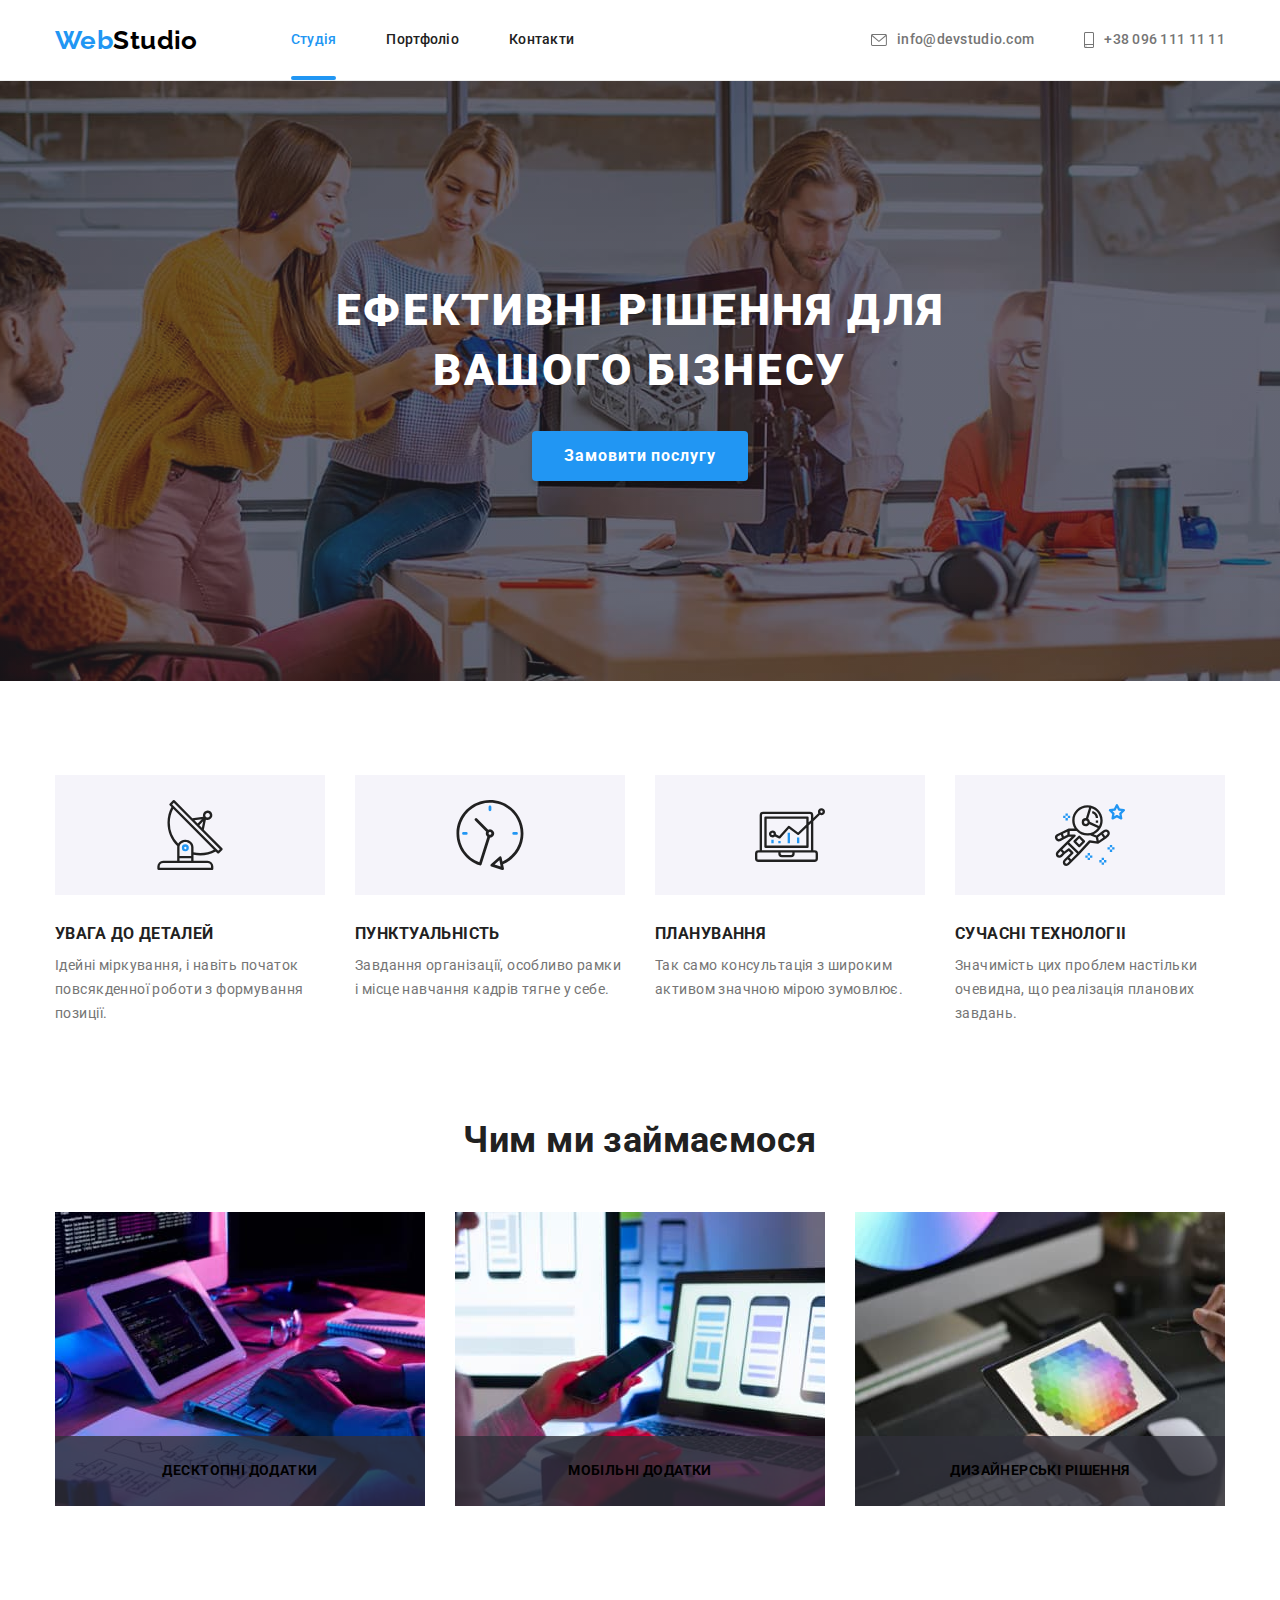
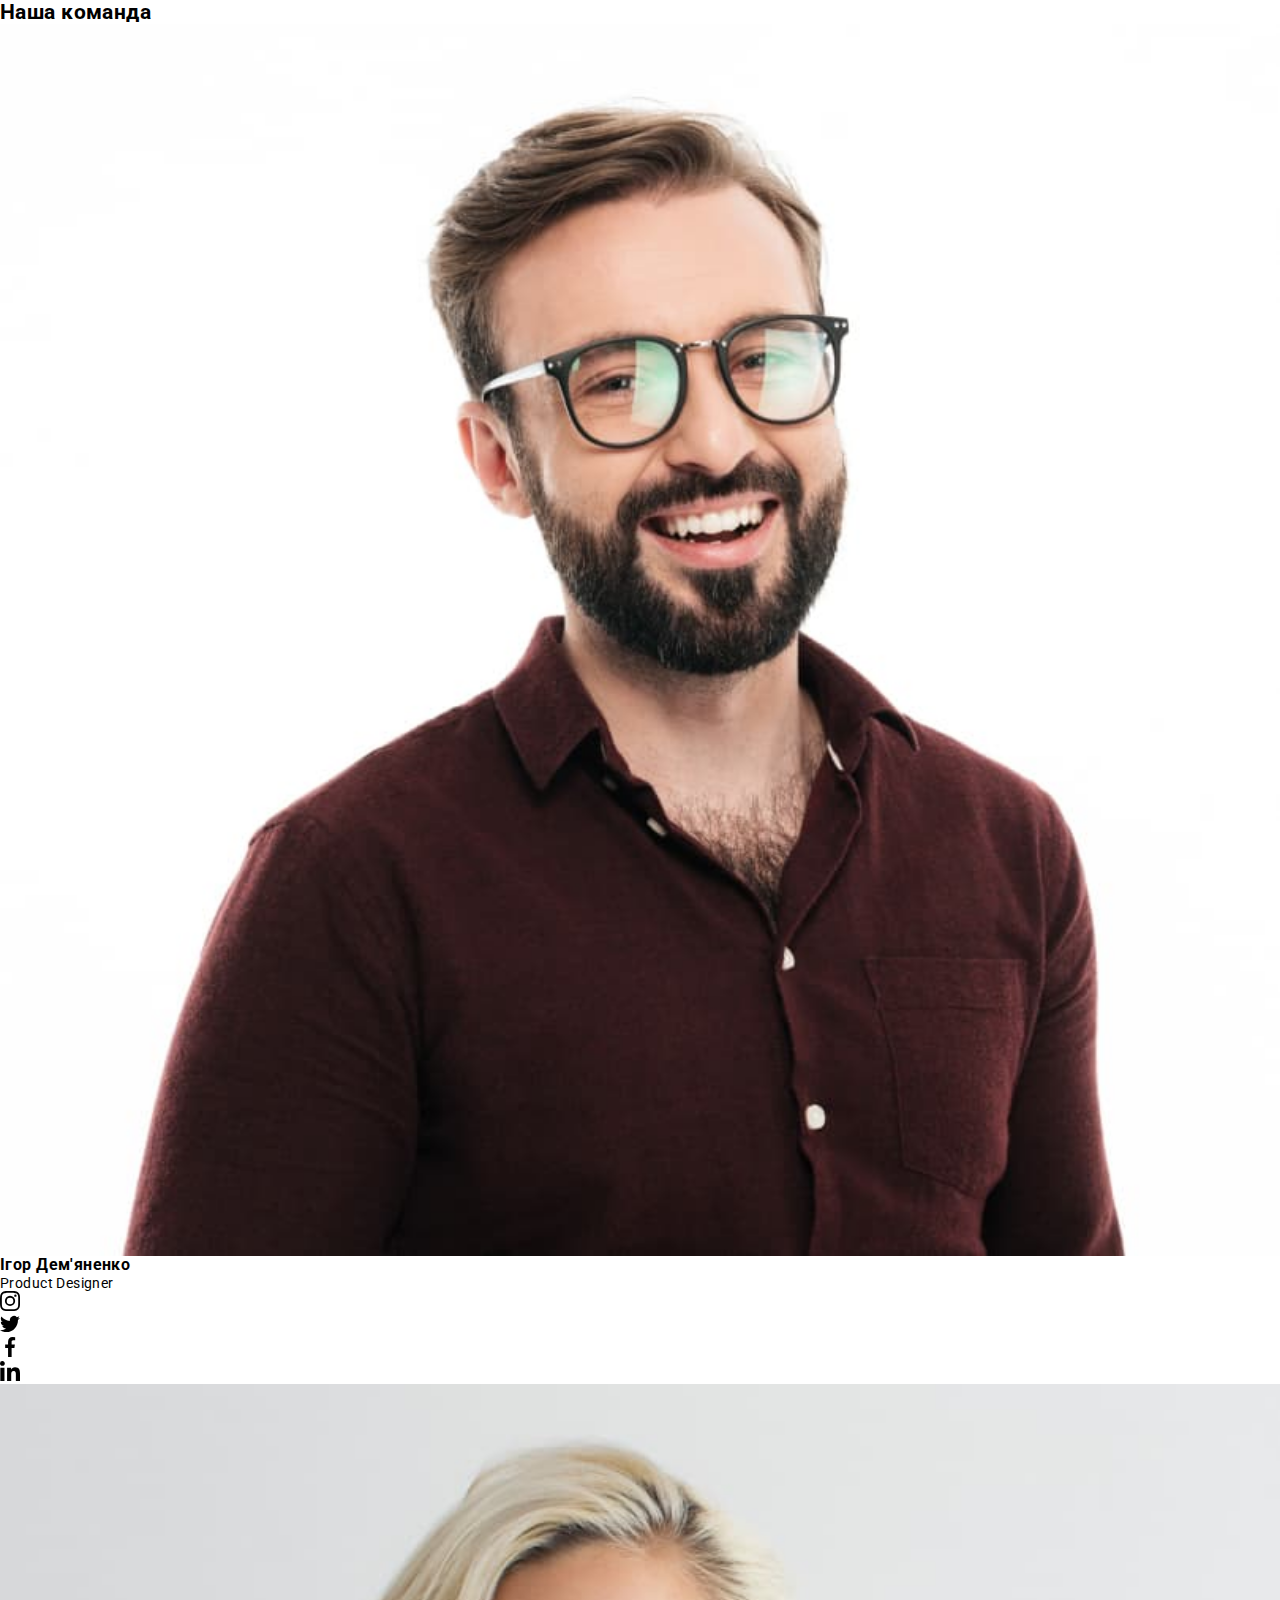
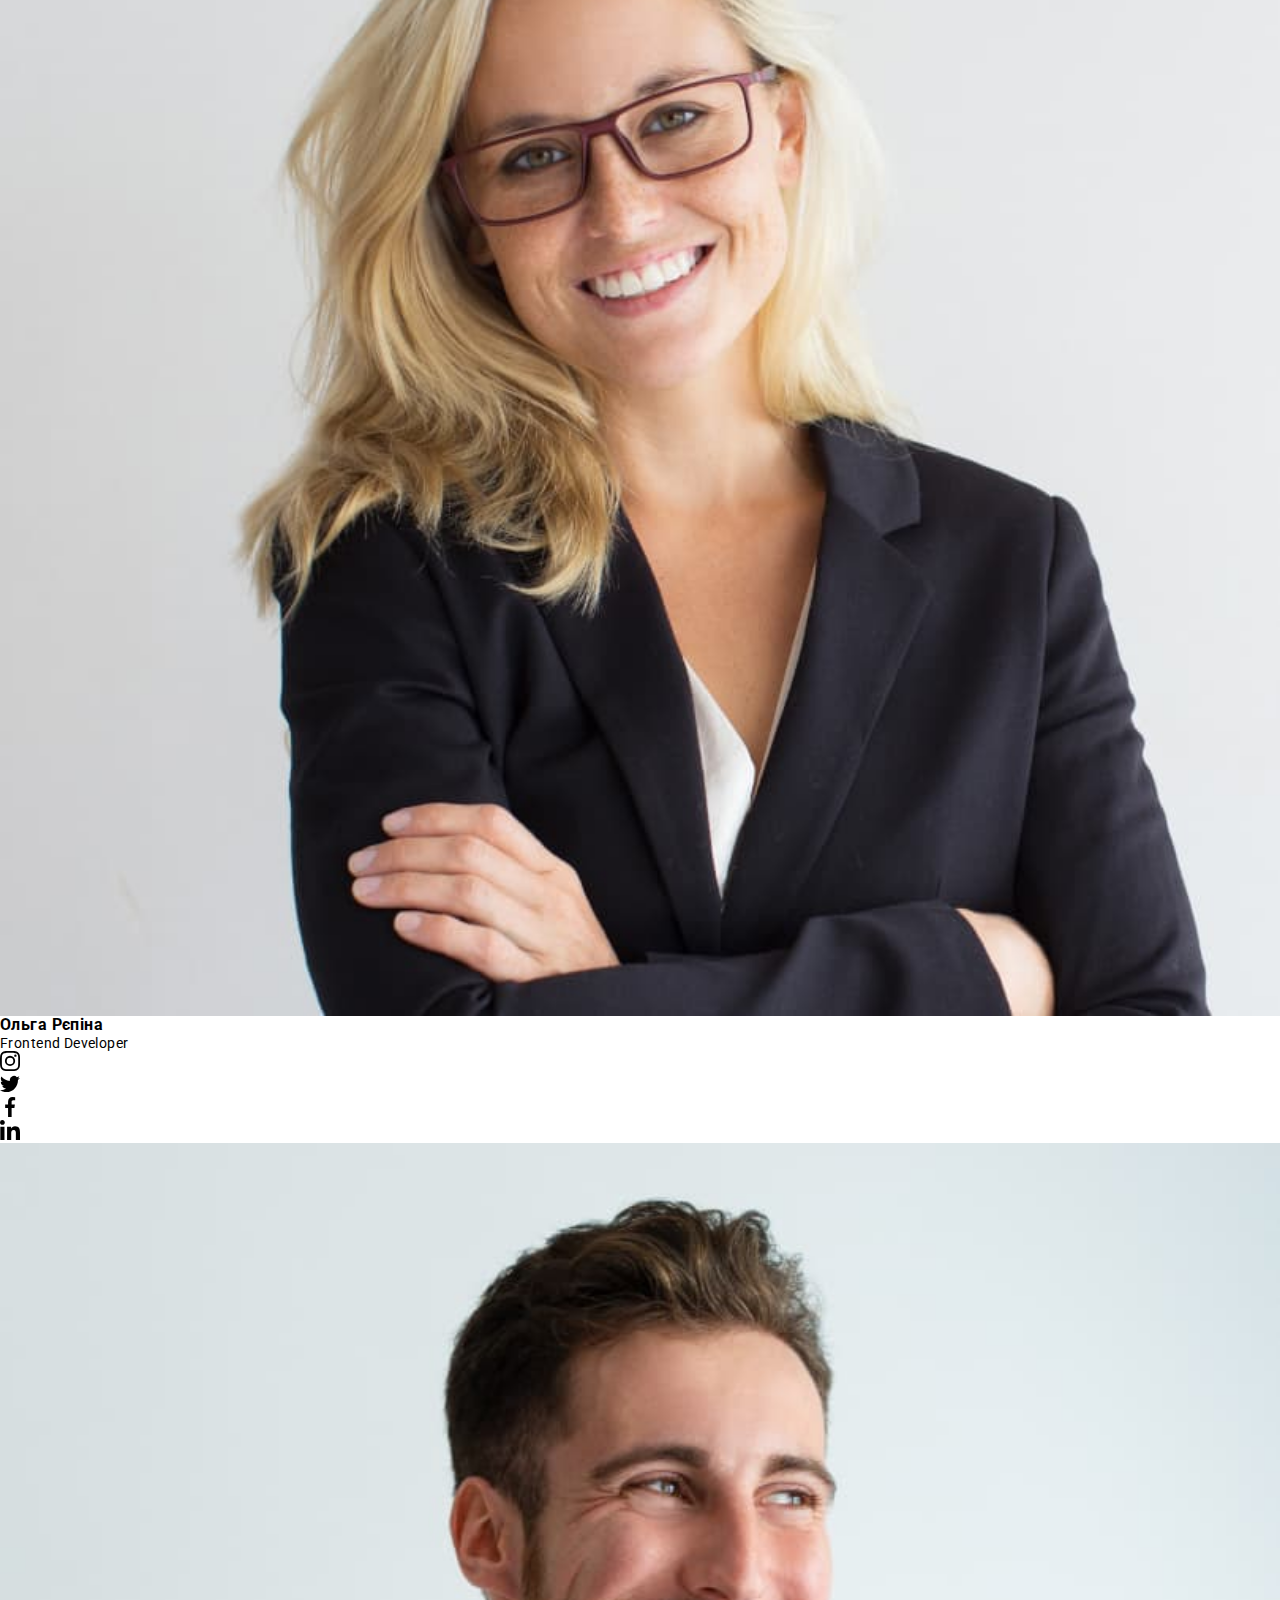
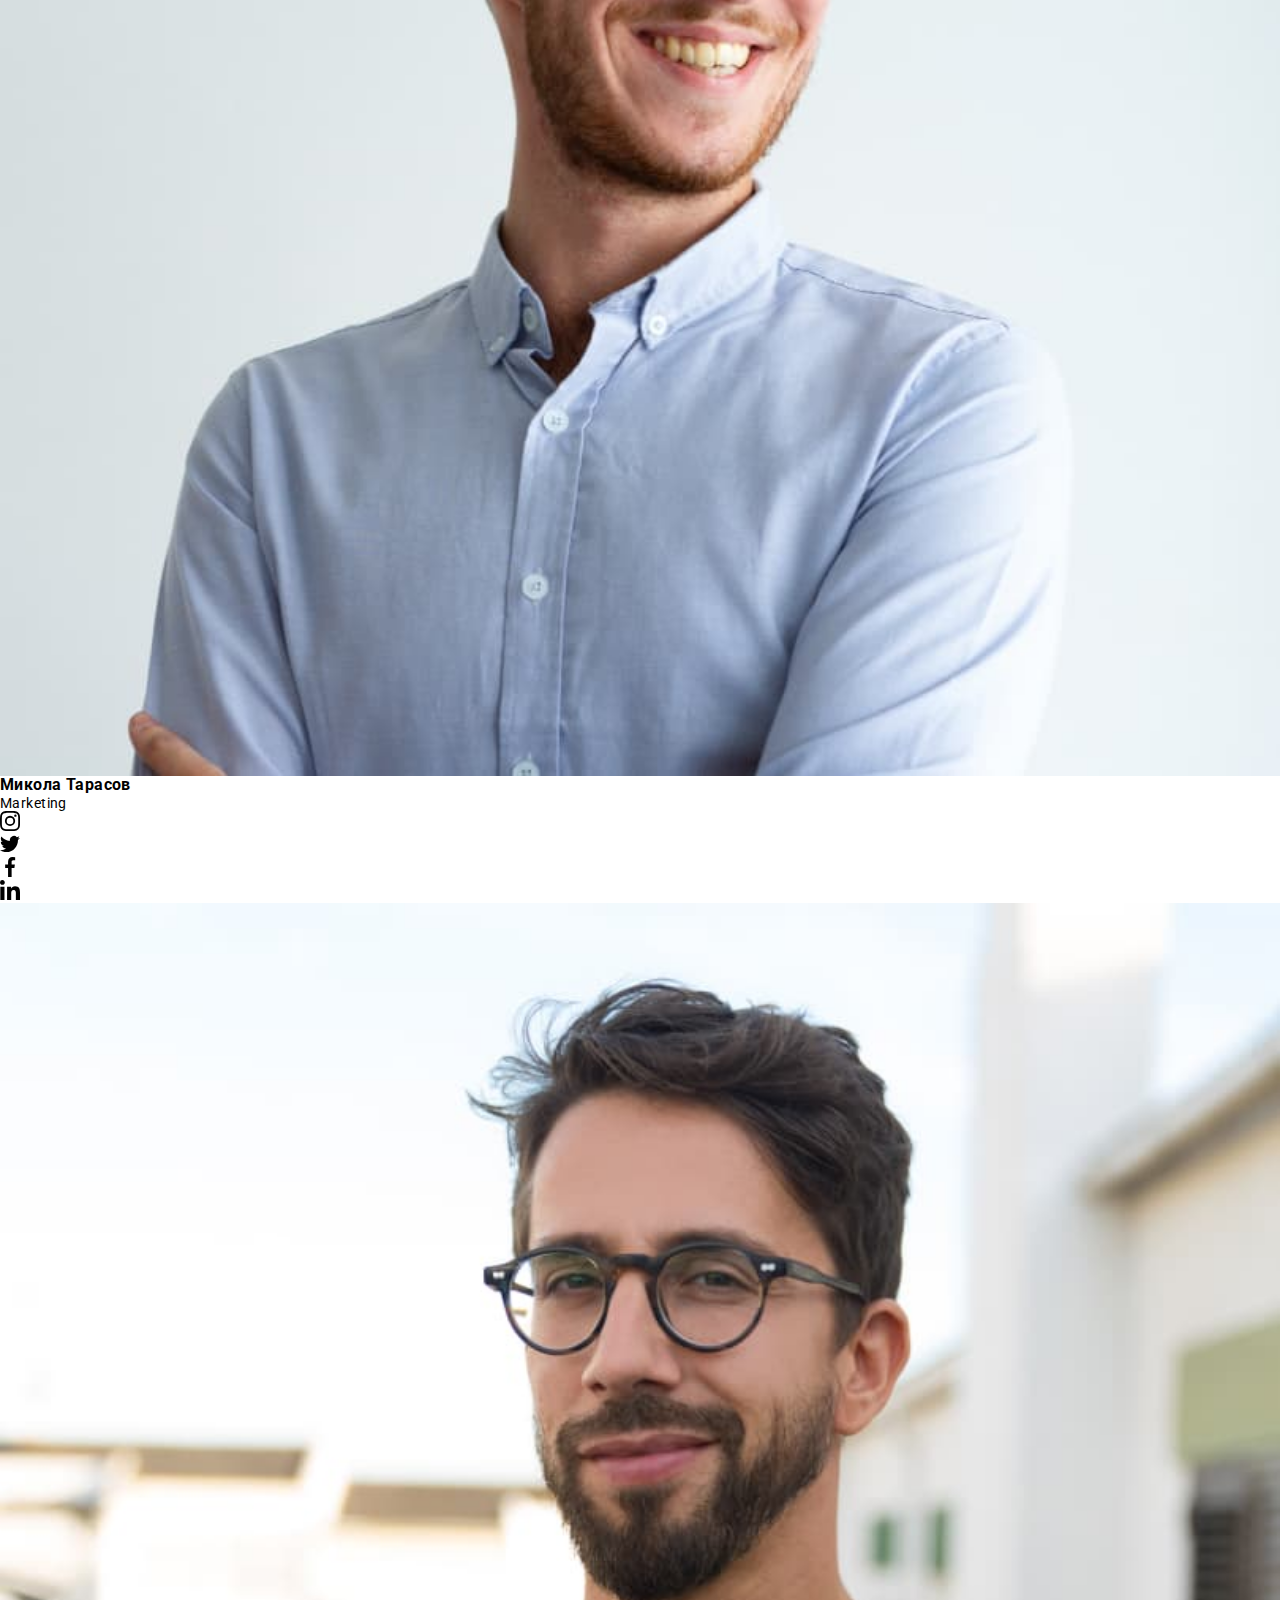
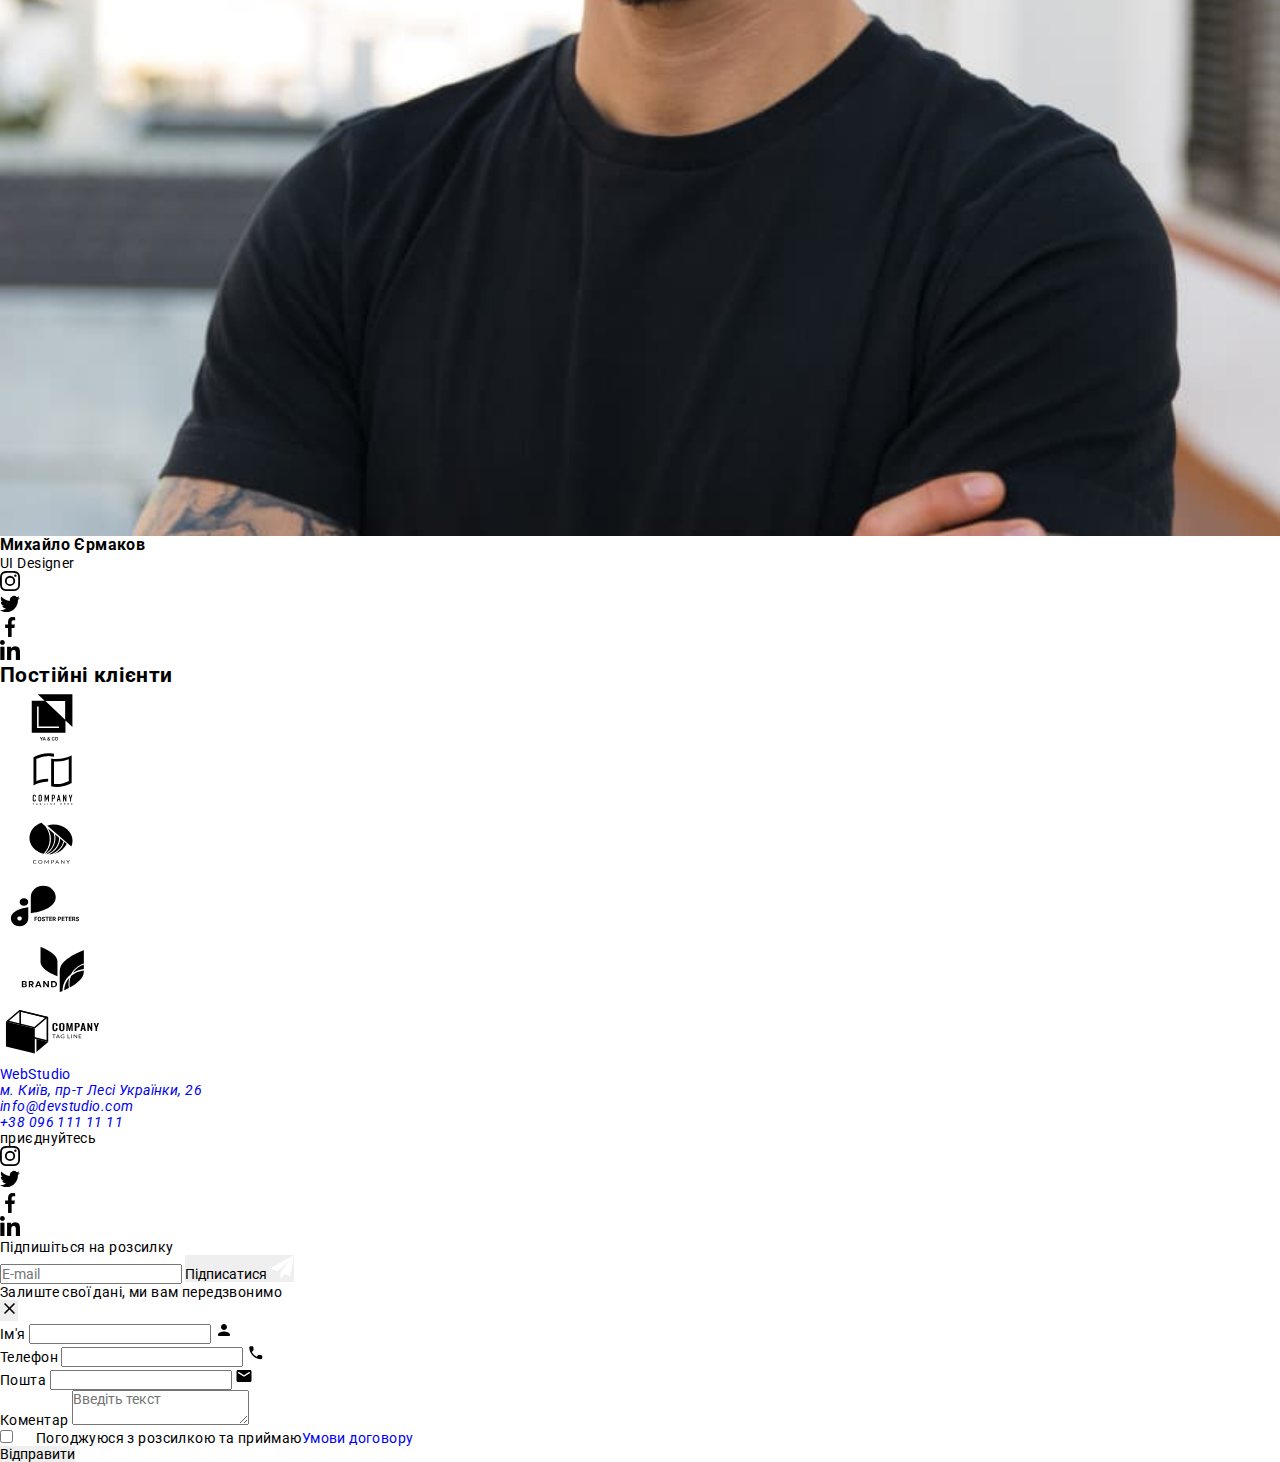
==== commit 315d3435: "sc" ====
--- a/index.html
+++ b/index.html
@@ -19,7 +19,7 @@
                     <ul class="menu-nav">
                         <li class="menu-nav__item"><a href="./index.html" class="menu-nav__studio current">Студія</a></li>
                         <li class="menu-nav__item"><a href="./portfolio.html" class="menu-nav__portfolio">Портфоліо</a></li>
-                        <li class="menu-nav__item"><a href="" class="menu-nav__contact">Контакти</a></li>
+                        <li class="menu-nav__item"><a href="#" class="menu-nav__contact">Контакти</a></li>
                     </ul>
                 </nav>
                 <ul class="menu-contact">
@@ -53,7 +53,7 @@
                     <ul class="benefits">
                         <li class="benefits__method">
                             <div class="benefits__icon">
-                                <svg class="benefit__svg" widht="70" height="70">
+                                <svg class="benefits__svg" widht="70" height="70">
                                     <use href="./images/icons.svg/symbol-defs(2).svg#icon-antenna"></use>
                                 </svg>
                             </div>
@@ -62,7 +62,7 @@
                         </li>
                         <li class="benefits__method">
                             <div class="benefits__icon">
-                                <svg class="benefit__svg" widht="70" height="70">
+                                <svg class="benefits__svg" widht="70" height="70">
                                     <use href="./images/icons.svg/symbol-defs(2).svg#icon-clock"></use>
                                 </svg>
                             </div>
--- a/css/main.min.css
+++ b/css/main.min.css
@@ -1 +1 @@
-body{background:#fff;font-family:Roboto,sans-serif;font-size:14px;letter-spacing:.03em}img{display:block;width:100%;height:auto}.container{width:1200px;padding-left:15px;padding-right:15px;margin:0 auto}*{padding:0;margin:0}ul,li{list-style:none;text-decoration:none}button{border:none}a{text-decoration:none}.nav{display:-webkit-box;display:-ms-flexbox;display:flex;-webkit-box-align:center;-ms-flex-align:center;align-items:center}.nav__logo{margin-right:93px;color:#000;font-family:Raleway,sans-serif;font-weight:700;font-size:26px;line-height:1.19}.nav__web{color:#2196f3;font-family:Raleway,sans-serif;font-size:26px;line-height:1.19}.menu-nav{display:-webkit-box;display:-ms-flexbox;display:flex}.menu-nav__item:not(:first-child){margin-left:50px}/*# sourceMappingURL=main.min.css.map */+*{padding:0;margin:0}ul,li{list-style:none;text-decoration:none}button{border:none}a{text-decoration:none}body{background:#fff;font-family:Roboto,sans-serif;font-size:14px;letter-spacing:.03em}img{display:block;width:100%;height:auto}.header{border-bottom:1px solid #ececec}.header__container{width:1200px;padding-left:15px;padding-right:15px;margin:0 auto}.position{display:-webkit-box;display:-ms-flexbox;display:flex;-webkit-box-align:center;-ms-flex-align:center;align-items:center}.nav{display:-webkit-box;display:-ms-flexbox;display:flex;-webkit-box-align:center;-ms-flex-align:center;align-items:center}.nav__logo{margin-right:93px;color:#000;font-family:Raleway,sans-serif;font-weight:700;font-size:26px;line-height:1.19}.nav__web{color:#2196f3;font-family:Raleway,sans-serif;font-size:26px;line-height:1.19}.menu-nav{display:-webkit-box;display:-ms-flexbox;display:flex}.menu-nav__item:not(:first-child){margin-left:50px}.menu-nav__studio,.menu-nav__portfolio,.menu-nav__contact{position:relative;display:block;padding-top:32px;padding-bottom:32px;color:#212121;font-weight:500;line-height:1.14;letter-spacing:.02em;-webkit-transition-property:color;transition-property:color;-webkit-transition-duration:250ms;transition-duration:250ms;-webkit-transition-timing-function:cubic-bezier(0.4, 0, 0.2, 1);transition-timing-function:cubic-bezier(0.4, 0, 0.2, 1)}.menu-nav__studio:hover,.menu-nav__studio:focus,.menu-nav__portfolio:hover,.menu-nav__portfolio:focus,.menu-nav__contact:hover,.menu-nav__contact:focus{color:#2196f3}.menu-nav__studio.current{color:#2196f3}.menu-nav__studio.current::after,.menu-nav__portfolio.current::after,.menu-nav__contact.current::after{display:block;content:"";position:absolute;width:100%;height:4px;left:0;bottom:0;background-color:#2196f3;border-radius:2px}.menu-contact{display:-webkit-box;display:-ms-flexbox;display:flex;margin-left:auto}.menu-contact__item:not(:first-child){margin-left:50px}.menu-contact__tel,.menu-contact__com{display:-webkit-inline-box;display:-ms-inline-flexbox;display:inline-flex;-webkit-box-align:center;-ms-flex-align:center;align-items:center;padding-top:32px;padding-bottom:32px;color:#757575;font-weight:500;line-height:1.14;letter-spacing:.02em;text-decoration:none;-webkit-transition-property:color;transition-property:color;-webkit-transition-duration:250ms;transition-duration:250ms;-webkit-transition-timing-function:cubic-bezier(0.4, 0, 0.2, 1);transition-timing-function:cubic-bezier(0.4, 0, 0.2, 1)}.menu-contact__tel:hover,.menu-contact__com:hover,.menu-contact__tel:focus,.menu-contact__com:focus,.menu-contact__icon:hover,.menu-contact__icon:focus{color:#2196f3}.menu-contact__icon{margin-right:10px;fill:#757575;fill:currentColor}.hero{padding-top:200px;padding-bottom:200px;background-color:#2f303a;text-align:center}.hero__container{width:1200px;padding-left:15px;padding-right:15px;margin:0 auto}.hero__title{width:696px;margin-top:0;margin-bottom:30px;margin-left:auto;margin-right:auto;color:#fff;font-weight:900;font-size:44px;line-height:1.36;letter-spacing:.06em;text-transform:uppercase}.hero__button{border-radius:4px;text-align:center;padding:10px 32px;-webkit-box-shadow:0px 4px 4px rgba(0,0,0,.15);box-shadow:0px 4px 4px rgba(0,0,0,.15);color:#fff;background-color:#2196f3;font-weight:700;font-size:16px;line-height:1.88;letter-spacing:.06em;cursor:pointer;-webkit-transition-property:background-color;transition-property:background-color;-webkit-transition-duration:250ms;transition-duration:250ms;-webkit-transition-timing-function:cubic-bezier(0.4, 0, 0.2, 1);transition-timing-function:cubic-bezier(0.4, 0, 0.2, 1)}.hero__button:hover,.hero__button:focus{background-color:#188ce8}.overlya{height:600px;max-width:1600px;margin-left:auto;margin-right:auto;background-image:-webkit-gradient(linear, left top, right top, from(rgba(47, 48, 58, 0.4)), to(rgba(47, 48, 58, 0.4))),url("../images/img_fon.jpg");background-image:linear-gradient(to right, rgba(47, 48, 58, 0.4), rgba(47, 48, 58, 0.4)),url("../images/img_fon.jpg");background-repeat:no-repeat;background-position:center;background-size:cover}.section{padding-top:94px;padding-bottom:94px}.section__container{width:1200px;padding-left:15px;padding-right:15px;margin:0 auto}.section__visually-hidden{position:absolute;white-space:nowrap;width:1px;height:1px;overflow:hidden;border:0;padding:0;clip:rect(0 0 0 0);-webkit-clip-path:inset(50%);clip-path:inset(50%);margin:-1px}.benefits{display:-webkit-box;display:-ms-flexbox;display:flex}.benefits__method{width:270px}.benefits__method:not(:first-child){margin-left:30px}.benefits__icon{display:-webkit-box;display:-ms-flexbox;display:flex;-webkit-box-align:center;-ms-flex-align:center;align-items:center;height:120px;margin-bottom:30px;background-color:#f5f4fa}.benefits__title{color:#212121;font-weight:700;line-height:1.14;text-transform:uppercase}.benefits__text{margin-top:10px;line-height:1.71;letter-spacing:.03em;color:#757575}.work{padding-bottom:94px}.work__container{width:1200px;padding-left:15px;padding-right:15px;margin:0 auto}.work__title{margin-bottom:50px;text-align:center;color:#212121;font-weight:700;font-size:36px;line-height:1.17}.example{display:-webkit-box;display:-ms-flexbox;display:flex}.example__work:not(:first-child){margin-left:30px;position:relative}.example__work{position:relative}.example__container::before{display:inline-block;position:absolute;content:"";width:100%;height:70px;bottom:0;background-color:rgba(47,48,58,.8)}.example__title{position:absolute;bottom:27px;width:100%;color:var(--text-color);font-weight:700;line-height:1.15;text-align:center;margin:0;text-transform:uppercase}/*# sourceMappingURL=main.min.css.map */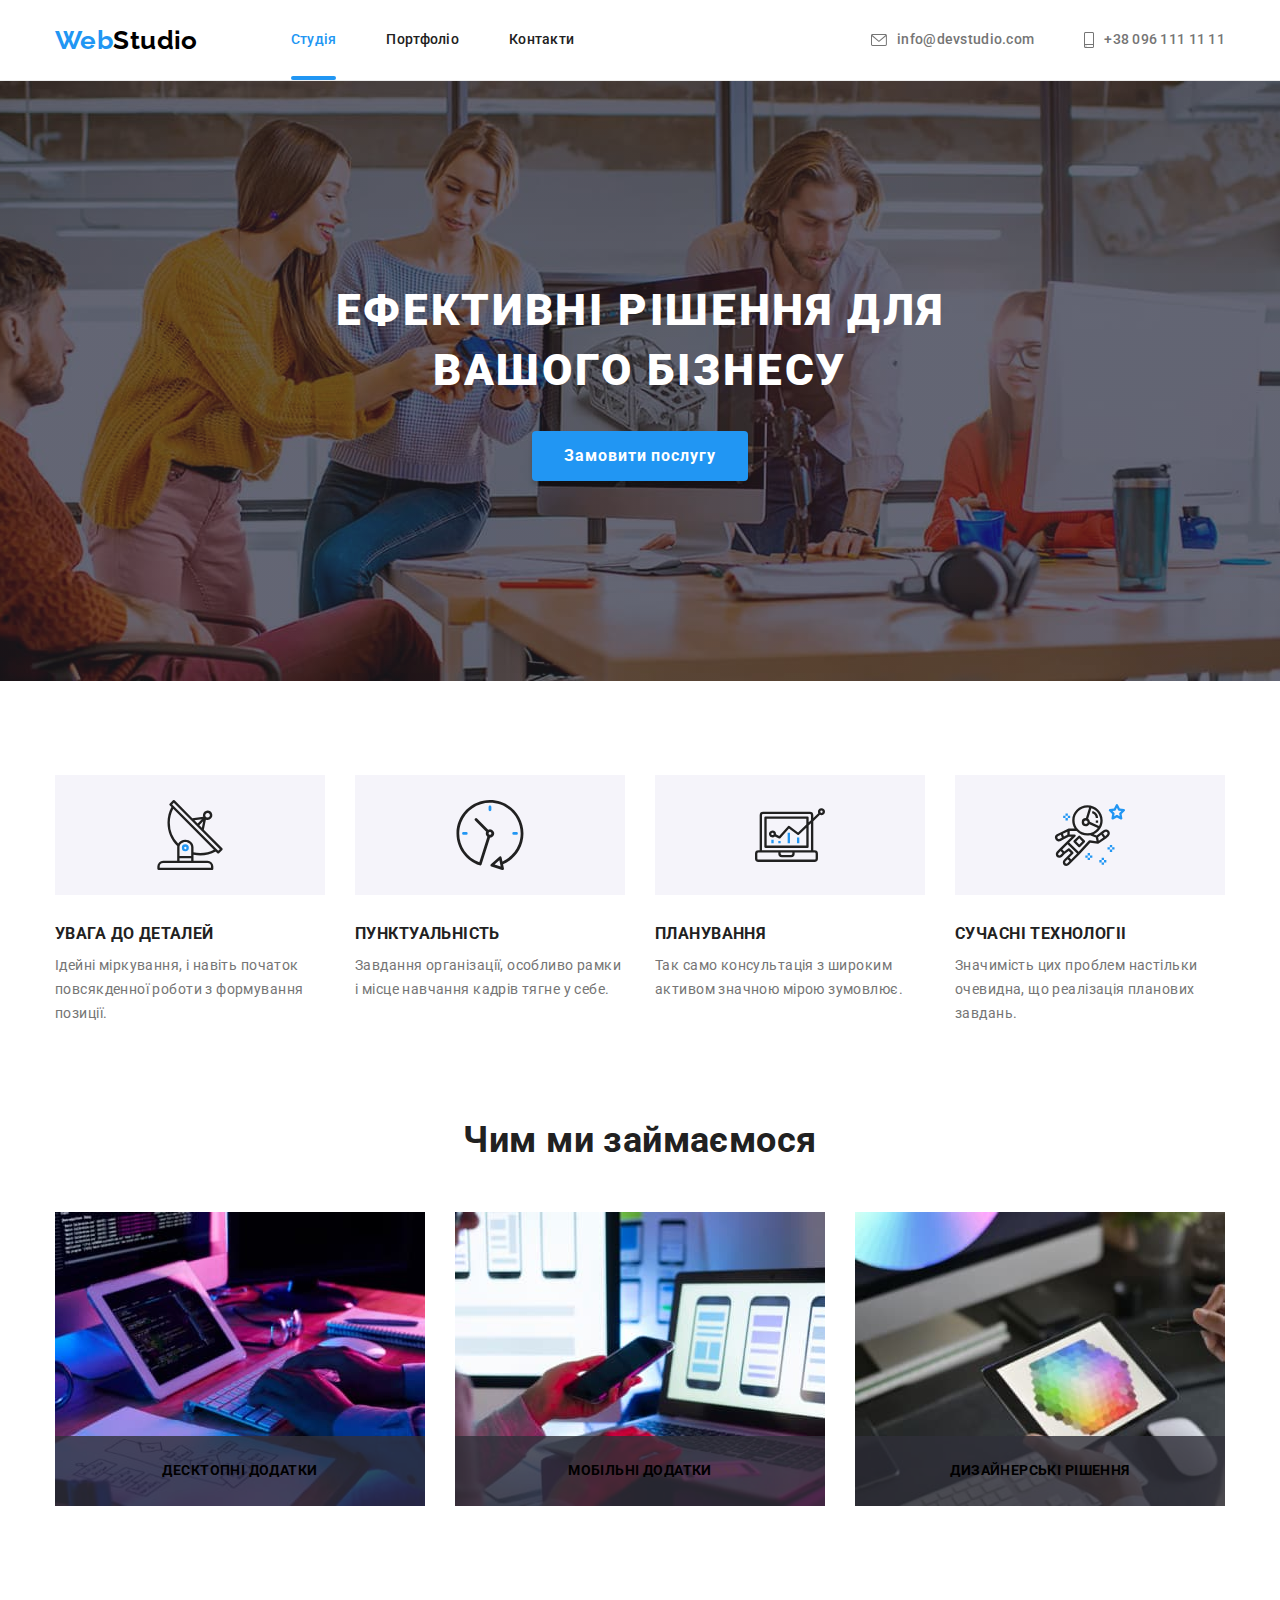
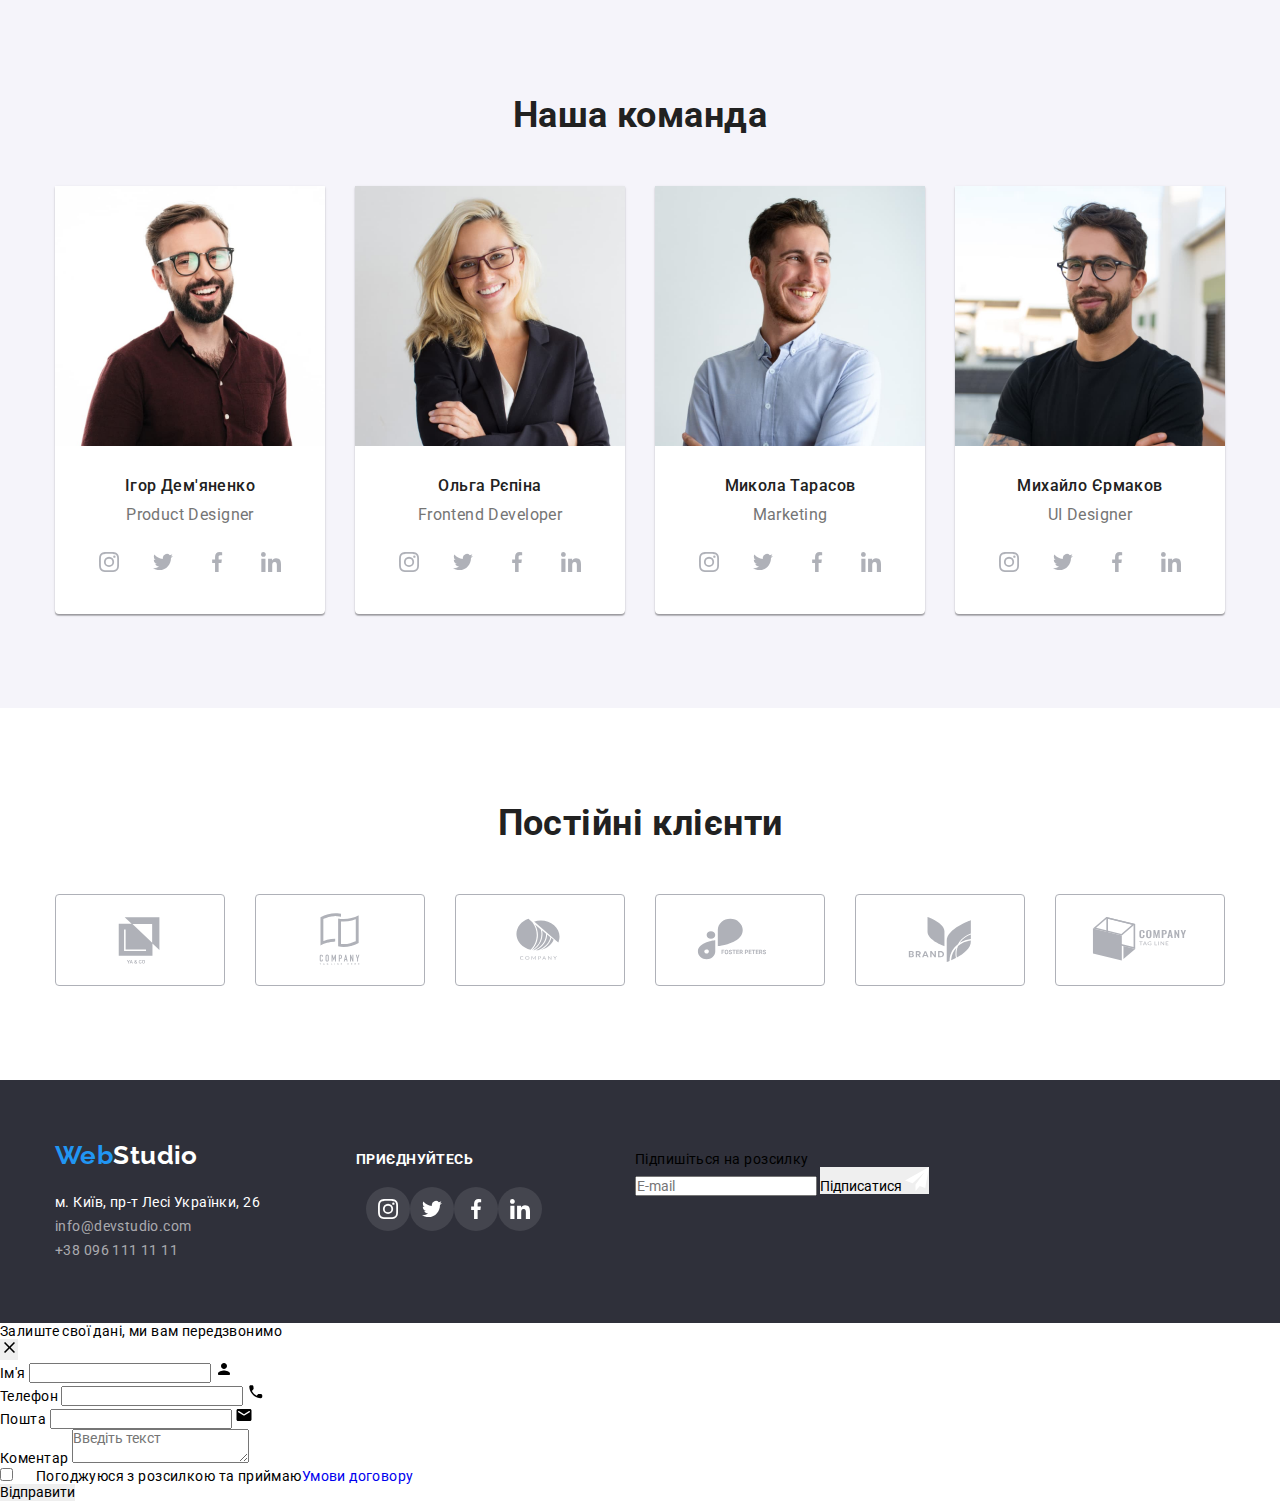
==== commit 6c6cba5a: "jm" ====
--- a/index.html
+++ b/index.html
@@ -328,11 +328,11 @@
             <div class="footer__container">
                 <div class="blok-footer">
                     <a href="./index.html" class="blok-footer__logo"><span class="blok-footer__web">Web</span>Studio</a>
-                    <address class="blok-footer__addres">
-                        <ul class="menu-addres">
-                            <li class="menu-adders__item"><a href="https://goo.gl/maps/CPtrU1FHBa2aNyZL9" target="_blank" rel="noopener noreferrer nofollow" class="menu-addres__maps">м. Київ, пр-т Лесі Українки, 26</a></li>
-                            <li class="menu-adders__item"><a href="mailto:info@devstudio.com" class="menu-addres__info">info@devstudio.com</a></li>
-                            <li class="menu-adders__item"><a href="tel:+380961111111" class="menu-addres__telefon">+38 096 111 11 11</a></li>
+                    <address class="address">
+                        <ul class="address__menu">
+                            <li class="address__item"><a href="https://goo.gl/maps/CPtrU1FHBa2aNyZL9" target="_blank" rel="noopener noreferrer nofollow" class="address__maps">м. Київ, пр-т Лесі Українки, 26</a></li>
+                            <li class="address__item"><a href="mailto:info@devstudio.com" class="address__info">info@devstudio.com</a></li>
+                            <li class="address__item"><a href="tel:+380961111111" class="address__telefon">+38 096 111 11 11</a></li>
                         </ul>
                     </address>
                 </div>
--- a/css/main.min.css
+++ b/css/main.min.css
@@ -1 +1 @@
-*{padding:0;margin:0}ul,li{list-style:none;text-decoration:none}button{border:none}a{text-decoration:none}body{background:#fff;font-family:Roboto,sans-serif;font-size:14px;letter-spacing:.03em}img{display:block;width:100%;height:auto}.header{border-bottom:1px solid #ececec}.header__container{width:1200px;padding-left:15px;padding-right:15px;margin:0 auto}.position{display:-webkit-box;display:-ms-flexbox;display:flex;-webkit-box-align:center;-ms-flex-align:center;align-items:center}.nav{display:-webkit-box;display:-ms-flexbox;display:flex;-webkit-box-align:center;-ms-flex-align:center;align-items:center}.nav__logo{margin-right:93px;color:#000;font-family:Raleway,sans-serif;font-weight:700;font-size:26px;line-height:1.19}.nav__web{color:#2196f3;font-family:Raleway,sans-serif;font-size:26px;line-height:1.19}.menu-nav{display:-webkit-box;display:-ms-flexbox;display:flex}.menu-nav__item:not(:first-child){margin-left:50px}.menu-nav__studio,.menu-nav__portfolio,.menu-nav__contact{position:relative;display:block;padding-top:32px;padding-bottom:32px;color:#212121;font-weight:500;line-height:1.14;letter-spacing:.02em;-webkit-transition-property:color;transition-property:color;-webkit-transition-duration:250ms;transition-duration:250ms;-webkit-transition-timing-function:cubic-bezier(0.4, 0, 0.2, 1);transition-timing-function:cubic-bezier(0.4, 0, 0.2, 1)}.menu-nav__studio:hover,.menu-nav__studio:focus,.menu-nav__portfolio:hover,.menu-nav__portfolio:focus,.menu-nav__contact:hover,.menu-nav__contact:focus{color:#2196f3}.menu-nav__studio.current{color:#2196f3}.menu-nav__studio.current::after,.menu-nav__portfolio.current::after,.menu-nav__contact.current::after{display:block;content:"";position:absolute;width:100%;height:4px;left:0;bottom:0;background-color:#2196f3;border-radius:2px}.menu-contact{display:-webkit-box;display:-ms-flexbox;display:flex;margin-left:auto}.menu-contact__item:not(:first-child){margin-left:50px}.menu-contact__tel,.menu-contact__com{display:-webkit-inline-box;display:-ms-inline-flexbox;display:inline-flex;-webkit-box-align:center;-ms-flex-align:center;align-items:center;padding-top:32px;padding-bottom:32px;color:#757575;font-weight:500;line-height:1.14;letter-spacing:.02em;text-decoration:none;-webkit-transition-property:color;transition-property:color;-webkit-transition-duration:250ms;transition-duration:250ms;-webkit-transition-timing-function:cubic-bezier(0.4, 0, 0.2, 1);transition-timing-function:cubic-bezier(0.4, 0, 0.2, 1)}.menu-contact__tel:hover,.menu-contact__com:hover,.menu-contact__tel:focus,.menu-contact__com:focus,.menu-contact__icon:hover,.menu-contact__icon:focus{color:#2196f3}.menu-contact__icon{margin-right:10px;fill:#757575;fill:currentColor}.hero{padding-top:200px;padding-bottom:200px;background-color:#2f303a;text-align:center}.hero__container{width:1200px;padding-left:15px;padding-right:15px;margin:0 auto}.hero__title{width:696px;margin-top:0;margin-bottom:30px;margin-left:auto;margin-right:auto;color:#fff;font-weight:900;font-size:44px;line-height:1.36;letter-spacing:.06em;text-transform:uppercase}.hero__button{border-radius:4px;text-align:center;padding:10px 32px;-webkit-box-shadow:0px 4px 4px rgba(0,0,0,.15);box-shadow:0px 4px 4px rgba(0,0,0,.15);color:#fff;background-color:#2196f3;font-weight:700;font-size:16px;line-height:1.88;letter-spacing:.06em;cursor:pointer;-webkit-transition-property:background-color;transition-property:background-color;-webkit-transition-duration:250ms;transition-duration:250ms;-webkit-transition-timing-function:cubic-bezier(0.4, 0, 0.2, 1);transition-timing-function:cubic-bezier(0.4, 0, 0.2, 1)}.hero__button:hover,.hero__button:focus{background-color:#188ce8}.overlya{height:600px;max-width:1600px;margin-left:auto;margin-right:auto;background-image:-webkit-gradient(linear, left top, right top, from(rgba(47, 48, 58, 0.4)), to(rgba(47, 48, 58, 0.4))),url("../images/img_fon.jpg");background-image:linear-gradient(to right, rgba(47, 48, 58, 0.4), rgba(47, 48, 58, 0.4)),url("../images/img_fon.jpg");background-repeat:no-repeat;background-position:center;background-size:cover}.section{padding-top:94px;padding-bottom:94px}.section__container{width:1200px;padding-left:15px;padding-right:15px;margin:0 auto}.section__visually-hidden{position:absolute;white-space:nowrap;width:1px;height:1px;overflow:hidden;border:0;padding:0;clip:rect(0 0 0 0);-webkit-clip-path:inset(50%);clip-path:inset(50%);margin:-1px}.benefits{display:-webkit-box;display:-ms-flexbox;display:flex}.benefits__method{width:270px}.benefits__method:not(:first-child){margin-left:30px}.benefits__icon{display:-webkit-box;display:-ms-flexbox;display:flex;-webkit-box-align:center;-ms-flex-align:center;align-items:center;height:120px;margin-bottom:30px;background-color:#f5f4fa}.benefits__title{color:#212121;font-weight:700;line-height:1.14;text-transform:uppercase}.benefits__text{margin-top:10px;line-height:1.71;letter-spacing:.03em;color:#757575}.work{padding-bottom:94px}.work__container{width:1200px;padding-left:15px;padding-right:15px;margin:0 auto}.work__title{margin-bottom:50px;text-align:center;color:#212121;font-weight:700;font-size:36px;line-height:1.17}.example{display:-webkit-box;display:-ms-flexbox;display:flex}.example__work:not(:first-child){margin-left:30px;position:relative}.example__work{position:relative}.example__container::before{display:inline-block;position:absolute;content:"";width:100%;height:70px;bottom:0;background-color:rgba(47,48,58,.8)}.example__title{position:absolute;bottom:27px;width:100%;color:var(--text-color);font-weight:700;line-height:1.15;text-align:center;margin:0;text-transform:uppercase}/*# sourceMappingURL=main.min.css.map */+*{padding:0;margin:0}ul,li{list-style:none;text-decoration:none}button{border:none}a{text-decoration:none}body{background:#fff;font-family:Roboto,sans-serif;font-size:14px;letter-spacing:.03em}img{display:block;width:100%;height:auto}.header{border-bottom:1px solid #ececec}.header__container{width:1200px;padding-left:15px;padding-right:15px;margin:0 auto}.position{display:-webkit-box;display:-ms-flexbox;display:flex;-webkit-box-align:center;-ms-flex-align:center;align-items:center}.nav{display:-webkit-box;display:-ms-flexbox;display:flex;-webkit-box-align:center;-ms-flex-align:center;align-items:center}.nav__logo{margin-right:93px;color:#000;font-family:Raleway,sans-serif;font-weight:700;font-size:26px;line-height:1.19}.nav__web{color:#2196f3;font-family:Raleway,sans-serif;font-size:26px;line-height:1.19}.menu-nav{display:-webkit-box;display:-ms-flexbox;display:flex}.menu-nav__item:not(:first-child){margin-left:50px}.menu-nav__studio,.menu-nav__portfolio,.menu-nav__contact{position:relative;display:block;padding-top:32px;padding-bottom:32px;color:#212121;font-weight:500;line-height:1.14;letter-spacing:.02em;-webkit-transition-property:color;transition-property:color;-webkit-transition-duration:250ms;transition-duration:250ms;-webkit-transition-timing-function:cubic-bezier(0.4, 0, 0.2, 1);transition-timing-function:cubic-bezier(0.4, 0, 0.2, 1)}.menu-nav__studio:hover,.menu-nav__studio:focus,.menu-nav__portfolio:hover,.menu-nav__portfolio:focus,.menu-nav__contact:hover,.menu-nav__contact:focus{color:#2196f3}.menu-nav__studio.current{color:#2196f3}.menu-nav__studio.current::after,.menu-nav__portfolio.current::after,.menu-nav__contact.current::after{display:block;content:"";position:absolute;width:100%;height:4px;left:0;bottom:0;background-color:#2196f3;border-radius:2px}.menu-contact{display:-webkit-box;display:-ms-flexbox;display:flex;margin-left:auto}.menu-contact__item:not(:first-child){margin-left:50px}.menu-contact__tel,.menu-contact__com{display:-webkit-inline-box;display:-ms-inline-flexbox;display:inline-flex;-webkit-box-align:center;-ms-flex-align:center;align-items:center;padding-top:32px;padding-bottom:32px;color:#757575;font-weight:500;line-height:1.14;letter-spacing:.02em;text-decoration:none;-webkit-transition-property:color;transition-property:color;-webkit-transition-duration:250ms;transition-duration:250ms;-webkit-transition-timing-function:cubic-bezier(0.4, 0, 0.2, 1);transition-timing-function:cubic-bezier(0.4, 0, 0.2, 1)}.menu-contact__tel:hover,.menu-contact__com:hover,.menu-contact__tel:focus,.menu-contact__com:focus,.menu-contact__icon:hover,.menu-contact__icon:focus{color:#2196f3}.menu-contact__icon{margin-right:10px;fill:#757575;fill:currentColor}.hero{padding-top:200px;padding-bottom:200px;background-color:#2f303a;text-align:center}.hero__container{width:1200px;padding-left:15px;padding-right:15px;margin:0 auto}.hero__title{width:696px;margin-top:0;margin-bottom:30px;margin-left:auto;margin-right:auto;color:#fff;font-weight:900;font-size:44px;line-height:1.36;letter-spacing:.06em;text-transform:uppercase}.hero__button{border-radius:4px;text-align:center;padding:10px 32px;-webkit-box-shadow:0px 4px 4px rgba(0,0,0,.15);box-shadow:0px 4px 4px rgba(0,0,0,.15);color:#fff;background-color:#2196f3;font-weight:700;font-size:16px;line-height:1.88;letter-spacing:.06em;cursor:pointer;-webkit-transition-property:background-color;transition-property:background-color;-webkit-transition-duration:250ms;transition-duration:250ms;-webkit-transition-timing-function:cubic-bezier(0.4, 0, 0.2, 1);transition-timing-function:cubic-bezier(0.4, 0, 0.2, 1)}.hero__button:hover,.hero__button:focus{background-color:#188ce8}.overlya{height:600px;max-width:1600px;margin-left:auto;margin-right:auto;background-image:-webkit-gradient(linear, left top, right top, from(rgba(47, 48, 58, 0.4)), to(rgba(47, 48, 58, 0.4))),url("../images/img_fon.jpg");background-image:linear-gradient(to right, rgba(47, 48, 58, 0.4), rgba(47, 48, 58, 0.4)),url("../images/img_fon.jpg");background-repeat:no-repeat;background-position:center;background-size:cover}.section{padding-top:94px;padding-bottom:94px}.section__container{width:1200px;padding-left:15px;padding-right:15px;margin:0 auto}.section__visually-hidden{position:absolute;white-space:nowrap;width:1px;height:1px;overflow:hidden;border:0;padding:0;clip:rect(0 0 0 0);-webkit-clip-path:inset(50%);clip-path:inset(50%);margin:-1px}.benefits{display:-webkit-box;display:-ms-flexbox;display:flex}.benefits__method{width:270px}.benefits__method:not(:first-child){margin-left:30px}.benefits__icon{display:-webkit-box;display:-ms-flexbox;display:flex;-webkit-box-align:center;-ms-flex-align:center;align-items:center;height:120px;margin-bottom:30px;background-color:#f5f4fa}.benefits__title{color:#212121;font-weight:700;line-height:1.14;text-transform:uppercase}.benefits__text{margin-top:10px;line-height:1.71;letter-spacing:.03em;color:#757575}.work{padding-bottom:94px}.work__container{width:1200px;padding-left:15px;padding-right:15px;margin:0 auto}.work__title{margin-bottom:50px;text-align:center;color:#212121;font-weight:700;font-size:36px;line-height:1.17}.example{display:-webkit-box;display:-ms-flexbox;display:flex}.example__work:not(:first-child){margin-left:30px;position:relative}.example__work{position:relative}.example__container::before{display:inline-block;position:absolute;content:"";width:100%;height:70px;bottom:0;background-color:rgba(47,48,58,.8)}.example__title{position:absolute;bottom:27px;width:100%;color:var(--text-color);font-weight:700;line-height:1.15;text-align:center;margin:0;text-transform:uppercase}.team{padding-top:94px;padding-bottom:94px;background:#f5f4fa}.team__container{width:1200px;padding-left:15px;padding-right:15px;margin:0 auto}.team__title{margin-bottom:50px;text-align:center;color:#212121;font-weight:700;font-size:36px;line-height:1.17}.carta{display:-webkit-box;display:-ms-flexbox;display:flex}.carta__specialist:not(:first-child){margin-left:30px}.carta__specialist{background:#fff;-webkit-box-shadow:0px 1px 3px rgba(0,0,0,.12),0px 1px 1px rgba(0,0,0,.14),0px 2px 1px rgba(0,0,0,.2);box-shadow:0px 1px 3px rgba(0,0,0,.12),0px 1px 1px rgba(0,0,0,.14),0px 2px 1px rgba(0,0,0,.2);border-radius:0px 0px 4px 4px}.carta__blok{padding-top:30px;padding-bottom:30px}.carta__name{color:#212121;font-weight:500;font-size:16px;line-height:1.19;text-align:center}.carta__profession{margin-top:10px;color:#757575;font-size:16px;line-height:1.19;text-align:center}.icon{display:-webkit-box;display:-ms-flexbox;display:flex;-webkit-box-pack:center;-ms-flex-pack:center;justify-content:center;margin-top:16px}.icon__social:not(:first-child){margin-left:10px}.icon__link{display:-webkit-box;display:-ms-flexbox;display:flex;-webkit-box-align:center;-ms-flex-align:center;align-items:center;-webkit-box-pack:center;-ms-flex-pack:center;justify-content:center;width:44px;height:44px;border-radius:50%;color:#afb1b8;-webkit-transition-property:color;transition-property:color;-webkit-transition-duration:250ms;transition-duration:250ms;-webkit-transition-timing-function:cubic-bezier(0.4, 0, 0.2, 1);transition-timing-function:cubic-bezier(0.4, 0, 0.2, 1)}.icon__link:hover,.icon__link:focus{background-color:#2196f3;color:#fff}.icon__svg{fill:currentColor}.client{padding-top:94px;padding-bottom:94px}.client__container{width:1200px;padding-left:15px;padding-right:15px;margin:0 auto}.client__title{margin-bottom:50px;text-align:center;color:#212121;font-weight:700;font-size:36px;line-height:1.17}.logo{display:-webkit-box;display:-ms-flexbox;display:flex}.logo__border:not(:first-child){margin-left:30px}.logo__container{display:-webkit-box;display:-ms-flexbox;display:flex;-webkit-box-pack:center;-ms-flex-pack:center;justify-content:center;-webkit-box-align:center;-ms-flex-align:center;align-items:center;width:170px;height:92px;color:#afb1b8;border:1px solid #afb1b8;border-radius:4px;-webkit-transition-property:color,border;transition-property:color,border;-webkit-transition-duration:250ms;transition-duration:250ms;-webkit-transition-timing-function:cubic-bezier(0.4, 0, 0.2, 1);transition-timing-function:cubic-bezier(0.4, 0, 0.2, 1)}.logo__icon{fill:currentColor}.logo__container:hover,.logo__container:focus{color:#2196f3;border:1px solid #2196f3}.footer{padding-top:60px;padding-bottom:60px;background:#2f303a}.footer__container{width:1200px;padding-left:15px;padding-right:15px;margin:0 auto;display:-webkit-box;display:-ms-flexbox;display:flex;-webkit-box-align:baseline;-ms-flex-align:baseline;align-items:baseline}.blok-footer:not(:first-child){margin-left:70px}.blok-footer__logo{width:145px;color:#fff;font-family:Raleway,sans-serif;font-style:normal;font-weight:700;font-size:26px;line-height:1.19px}.blok-footer__web{color:#2196f3;font-family:Raleway,sans-serif;font-size:26px;line-height:1.19}.address{margin-top:20px;width:231px}.address__menu:not(:first-child){margin-top:9px}.address__maps{color:#fff;font-style:normal;line-height:1.71}.address__info,.address__telefon{color:rgba(255,255,255,.6);font-style:normal;line-height:1.71;-webkit-transition-property:color;transition-property:color;-webkit-transition-duration:250ms;transition-duration:250ms;-webkit-transition-timing-function:cubic-bezier(0.4, 0, 0.2, 1);transition-timing-function:cubic-bezier(0.4, 0, 0.2, 1)}.address__info:hover,.address__telefon:hover,.address__info:focus,.address__telefon:focus{color:#2196f3}.blok-footer__text{margin-bottom:20px;color:#fff;font-weight:700;line-height:1.15;text-transform:uppercase}.icon-footer{display:-webkit-box;display:-ms-flexbox;display:flex}.icon-footer:not(:first-child){margin-left:10px}.icon-footer__link{display:-webkit-box;display:-ms-flexbox;display:flex;-webkit-box-align:center;-ms-flex-align:center;align-items:center;-webkit-box-pack:center;-ms-flex-pack:center;justify-content:center;width:44px;height:44px;border-radius:50%;background-color:rgba(255,255,255,.1);color:#fff;-webkit-transition-property:background-color;transition-property:background-color;-webkit-transition-duration:250ms;transition-duration:250ms;-webkit-transition-timing-function:cubic-bezier(0.4, 0, 0.2, 1);transition-timing-function:cubic-bezier(0.4, 0, 0.2, 1)}.icon-footer__link:hover,.icon-footer__link:focus{background-color:#2196f3}.icon-footer__svg{fill:currentColor}.form{margin-left:93px;display:inline-block}/*# sourceMappingURL=main.min.css.map */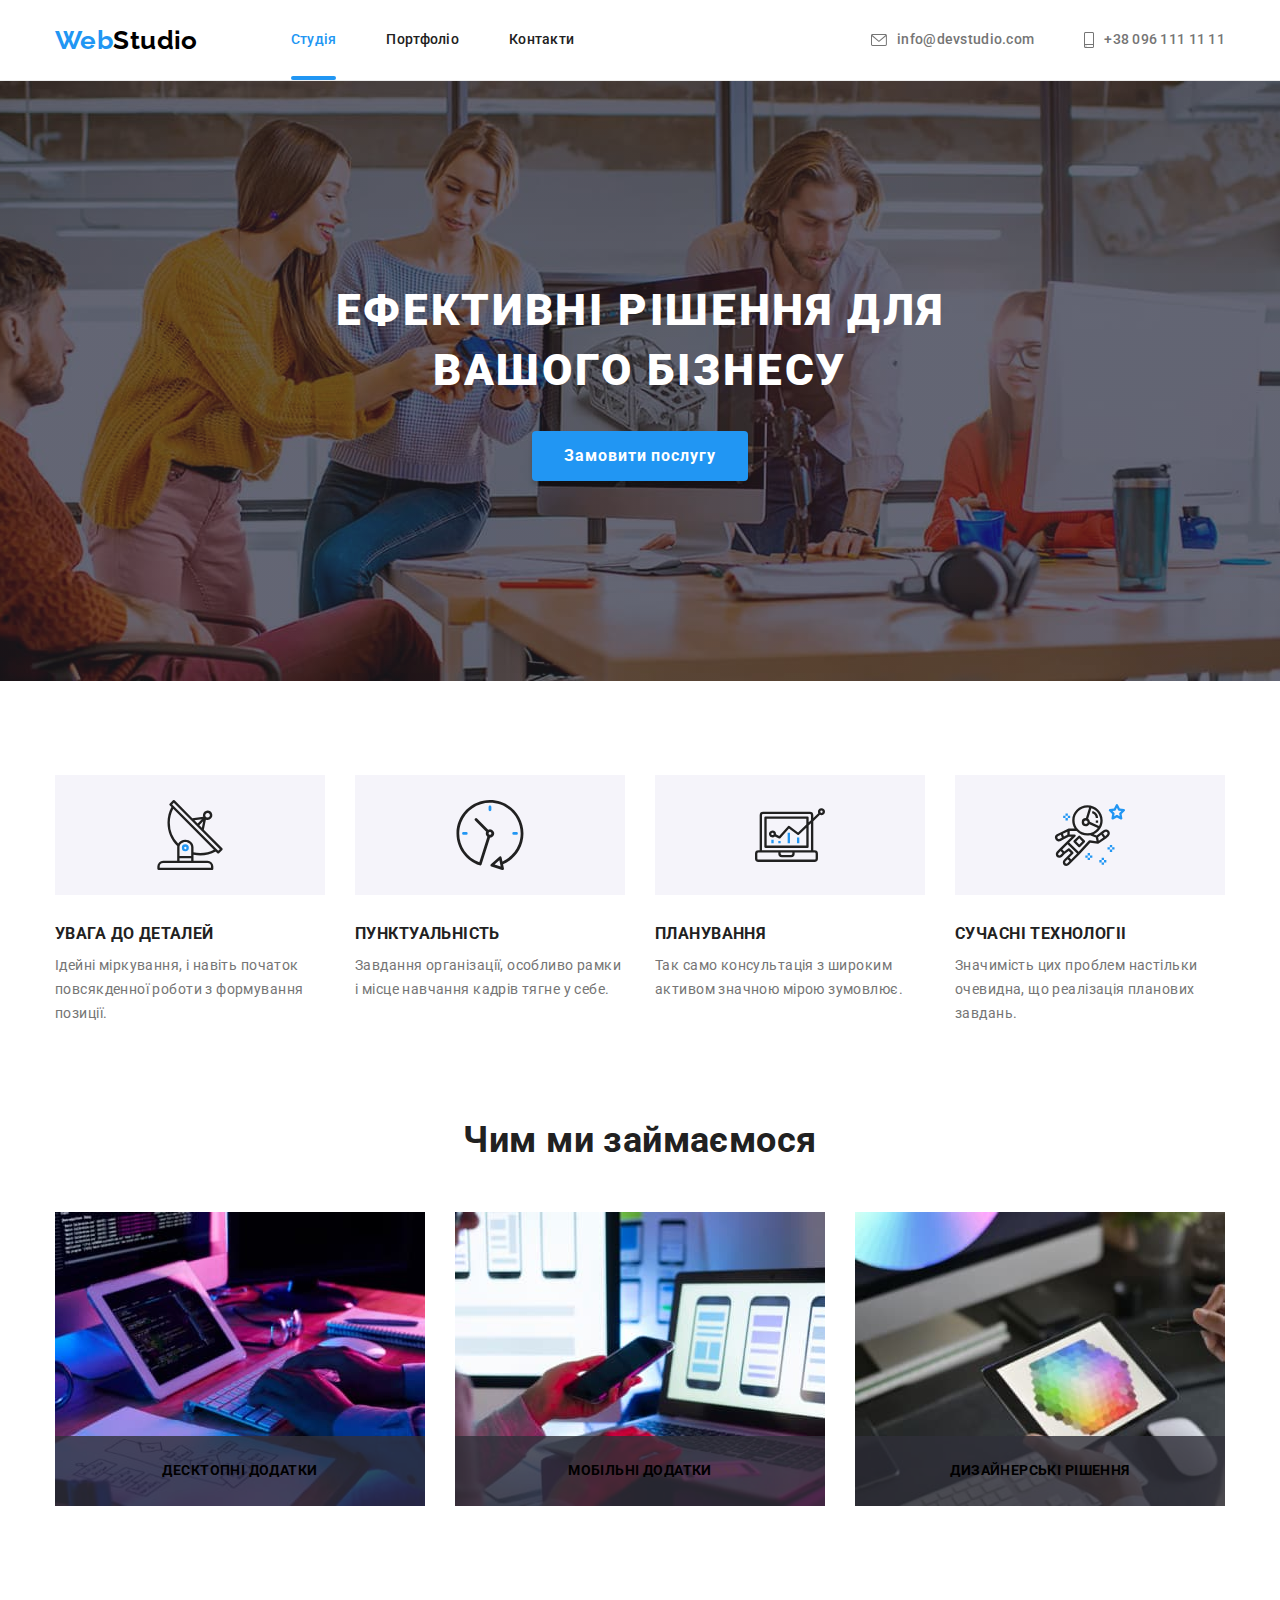
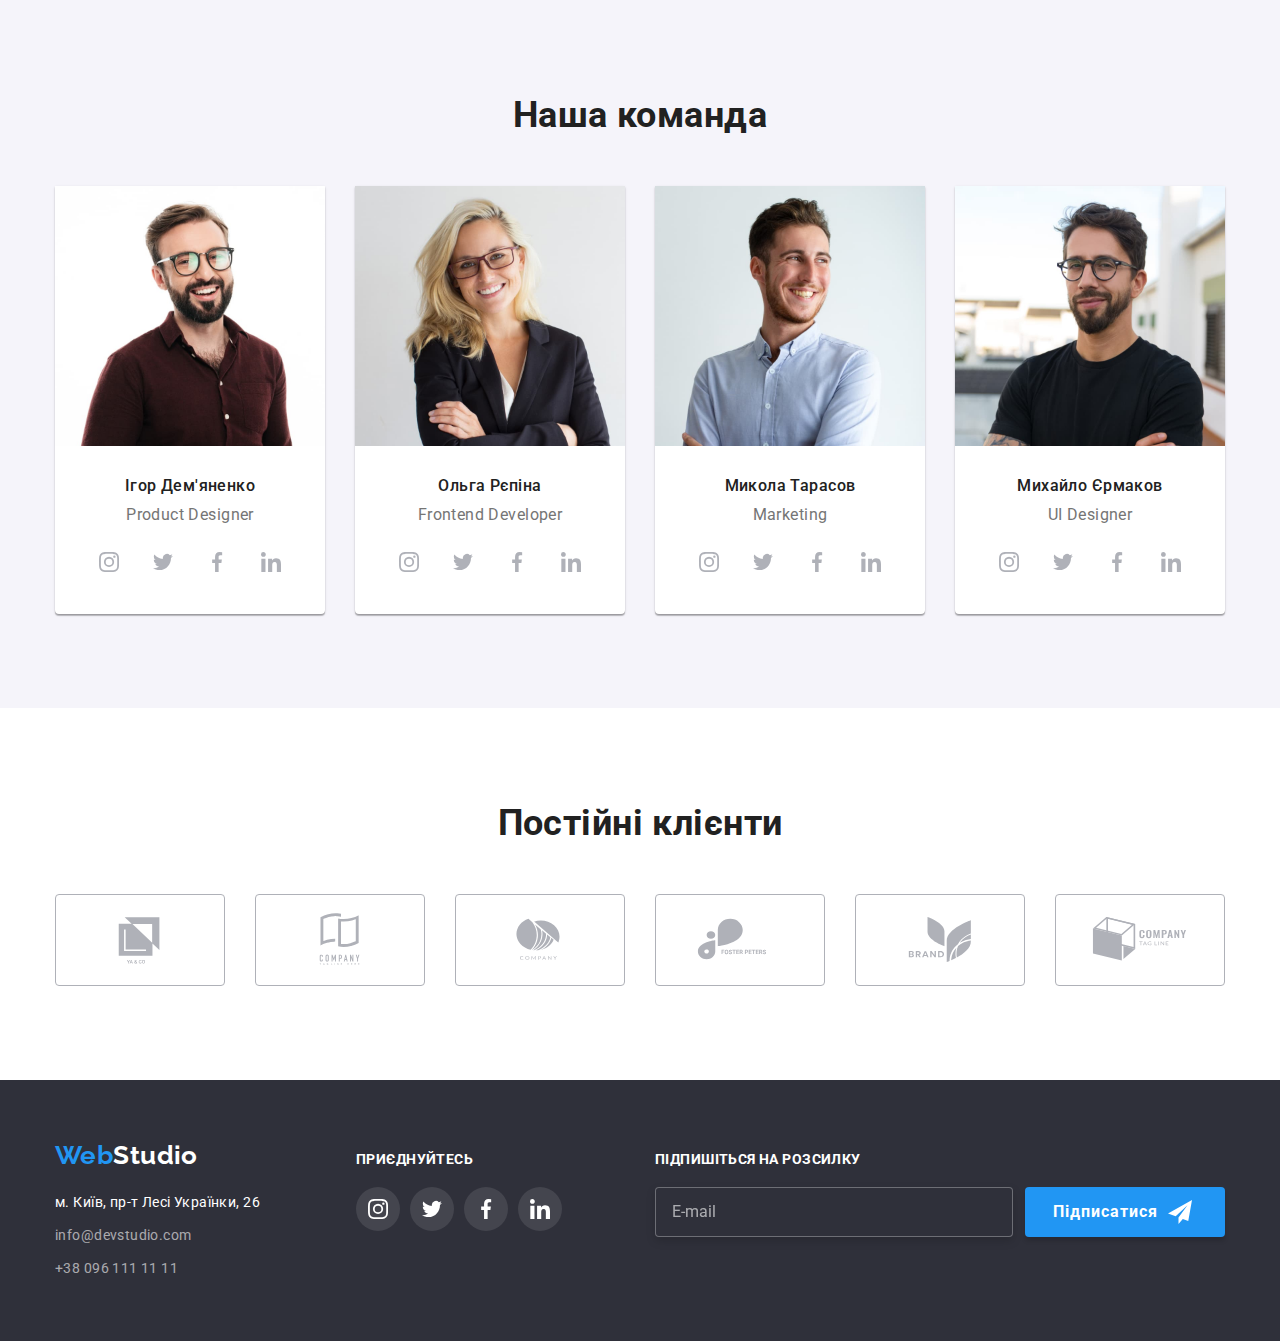
==== commit 18f30dc9: "ik" ====
--- a/index.html
+++ b/index.html
@@ -340,7 +340,7 @@
                     <p class="blok-footer__text">приєднуйтесь</p>
                     <ul class="icon-footer">
                         <li class="icon-footer__social">
-                            <a href="" class="icon-footer__link">
+                            <a href="#" class="icon-footer__link">
                                 <svg class="icon-footer__svg" width="20" height="20">
                                     <use href="./images/icons.svg/symbol-defs(2).svg#icon-instagram"></use>
                                 </svg>
--- a/css/main.min.css
+++ b/css/main.min.css
@@ -1 +1 @@
-*{padding:0;margin:0}ul,li{list-style:none;text-decoration:none}button{border:none}a{text-decoration:none}body{background:#fff;font-family:Roboto,sans-serif;font-size:14px;letter-spacing:.03em}img{display:block;width:100%;height:auto}.header{border-bottom:1px solid #ececec}.header__container{width:1200px;padding-left:15px;padding-right:15px;margin:0 auto}.position{display:-webkit-box;display:-ms-flexbox;display:flex;-webkit-box-align:center;-ms-flex-align:center;align-items:center}.nav{display:-webkit-box;display:-ms-flexbox;display:flex;-webkit-box-align:center;-ms-flex-align:center;align-items:center}.nav__logo{margin-right:93px;color:#000;font-family:Raleway,sans-serif;font-weight:700;font-size:26px;line-height:1.19}.nav__web{color:#2196f3;font-family:Raleway,sans-serif;font-size:26px;line-height:1.19}.menu-nav{display:-webkit-box;display:-ms-flexbox;display:flex}.menu-nav__item:not(:first-child){margin-left:50px}.menu-nav__studio,.menu-nav__portfolio,.menu-nav__contact{position:relative;display:block;padding-top:32px;padding-bottom:32px;color:#212121;font-weight:500;line-height:1.14;letter-spacing:.02em;-webkit-transition-property:color;transition-property:color;-webkit-transition-duration:250ms;transition-duration:250ms;-webkit-transition-timing-function:cubic-bezier(0.4, 0, 0.2, 1);transition-timing-function:cubic-bezier(0.4, 0, 0.2, 1)}.menu-nav__studio:hover,.menu-nav__studio:focus,.menu-nav__portfolio:hover,.menu-nav__portfolio:focus,.menu-nav__contact:hover,.menu-nav__contact:focus{color:#2196f3}.menu-nav__studio.current{color:#2196f3}.menu-nav__studio.current::after,.menu-nav__portfolio.current::after,.menu-nav__contact.current::after{display:block;content:"";position:absolute;width:100%;height:4px;left:0;bottom:0;background-color:#2196f3;border-radius:2px}.menu-contact{display:-webkit-box;display:-ms-flexbox;display:flex;margin-left:auto}.menu-contact__item:not(:first-child){margin-left:50px}.menu-contact__tel,.menu-contact__com{display:-webkit-inline-box;display:-ms-inline-flexbox;display:inline-flex;-webkit-box-align:center;-ms-flex-align:center;align-items:center;padding-top:32px;padding-bottom:32px;color:#757575;font-weight:500;line-height:1.14;letter-spacing:.02em;text-decoration:none;-webkit-transition-property:color;transition-property:color;-webkit-transition-duration:250ms;transition-duration:250ms;-webkit-transition-timing-function:cubic-bezier(0.4, 0, 0.2, 1);transition-timing-function:cubic-bezier(0.4, 0, 0.2, 1)}.menu-contact__tel:hover,.menu-contact__com:hover,.menu-contact__tel:focus,.menu-contact__com:focus,.menu-contact__icon:hover,.menu-contact__icon:focus{color:#2196f3}.menu-contact__icon{margin-right:10px;fill:#757575;fill:currentColor}.hero{padding-top:200px;padding-bottom:200px;background-color:#2f303a;text-align:center}.hero__container{width:1200px;padding-left:15px;padding-right:15px;margin:0 auto}.hero__title{width:696px;margin-top:0;margin-bottom:30px;margin-left:auto;margin-right:auto;color:#fff;font-weight:900;font-size:44px;line-height:1.36;letter-spacing:.06em;text-transform:uppercase}.hero__button{border-radius:4px;text-align:center;padding:10px 32px;-webkit-box-shadow:0px 4px 4px rgba(0,0,0,.15);box-shadow:0px 4px 4px rgba(0,0,0,.15);color:#fff;background-color:#2196f3;font-weight:700;font-size:16px;line-height:1.88;letter-spacing:.06em;cursor:pointer;-webkit-transition-property:background-color;transition-property:background-color;-webkit-transition-duration:250ms;transition-duration:250ms;-webkit-transition-timing-function:cubic-bezier(0.4, 0, 0.2, 1);transition-timing-function:cubic-bezier(0.4, 0, 0.2, 1)}.hero__button:hover,.hero__button:focus{background-color:#188ce8}.overlya{height:600px;max-width:1600px;margin-left:auto;margin-right:auto;background-image:-webkit-gradient(linear, left top, right top, from(rgba(47, 48, 58, 0.4)), to(rgba(47, 48, 58, 0.4))),url("../images/img_fon.jpg");background-image:linear-gradient(to right, rgba(47, 48, 58, 0.4), rgba(47, 48, 58, 0.4)),url("../images/img_fon.jpg");background-repeat:no-repeat;background-position:center;background-size:cover}.section{padding-top:94px;padding-bottom:94px}.section__container{width:1200px;padding-left:15px;padding-right:15px;margin:0 auto}.section__visually-hidden{position:absolute;white-space:nowrap;width:1px;height:1px;overflow:hidden;border:0;padding:0;clip:rect(0 0 0 0);-webkit-clip-path:inset(50%);clip-path:inset(50%);margin:-1px}.benefits{display:-webkit-box;display:-ms-flexbox;display:flex}.benefits__method{width:270px}.benefits__method:not(:first-child){margin-left:30px}.benefits__icon{display:-webkit-box;display:-ms-flexbox;display:flex;-webkit-box-align:center;-ms-flex-align:center;align-items:center;height:120px;margin-bottom:30px;background-color:#f5f4fa}.benefits__title{color:#212121;font-weight:700;line-height:1.14;text-transform:uppercase}.benefits__text{margin-top:10px;line-height:1.71;letter-spacing:.03em;color:#757575}.work{padding-bottom:94px}.work__container{width:1200px;padding-left:15px;padding-right:15px;margin:0 auto}.work__title{margin-bottom:50px;text-align:center;color:#212121;font-weight:700;font-size:36px;line-height:1.17}.example{display:-webkit-box;display:-ms-flexbox;display:flex}.example__work:not(:first-child){margin-left:30px;position:relative}.example__work{position:relative}.example__container::before{display:inline-block;position:absolute;content:"";width:100%;height:70px;bottom:0;background-color:rgba(47,48,58,.8)}.example__title{position:absolute;bottom:27px;width:100%;color:var(--text-color);font-weight:700;line-height:1.15;text-align:center;margin:0;text-transform:uppercase}.team{padding-top:94px;padding-bottom:94px;background:#f5f4fa}.team__container{width:1200px;padding-left:15px;padding-right:15px;margin:0 auto}.team__title{margin-bottom:50px;text-align:center;color:#212121;font-weight:700;font-size:36px;line-height:1.17}.carta{display:-webkit-box;display:-ms-flexbox;display:flex}.carta__specialist:not(:first-child){margin-left:30px}.carta__specialist{background:#fff;-webkit-box-shadow:0px 1px 3px rgba(0,0,0,.12),0px 1px 1px rgba(0,0,0,.14),0px 2px 1px rgba(0,0,0,.2);box-shadow:0px 1px 3px rgba(0,0,0,.12),0px 1px 1px rgba(0,0,0,.14),0px 2px 1px rgba(0,0,0,.2);border-radius:0px 0px 4px 4px}.carta__blok{padding-top:30px;padding-bottom:30px}.carta__name{color:#212121;font-weight:500;font-size:16px;line-height:1.19;text-align:center}.carta__profession{margin-top:10px;color:#757575;font-size:16px;line-height:1.19;text-align:center}.icon{display:-webkit-box;display:-ms-flexbox;display:flex;-webkit-box-pack:center;-ms-flex-pack:center;justify-content:center;margin-top:16px}.icon__social:not(:first-child){margin-left:10px}.icon__link{display:-webkit-box;display:-ms-flexbox;display:flex;-webkit-box-align:center;-ms-flex-align:center;align-items:center;-webkit-box-pack:center;-ms-flex-pack:center;justify-content:center;width:44px;height:44px;border-radius:50%;color:#afb1b8;-webkit-transition-property:color;transition-property:color;-webkit-transition-duration:250ms;transition-duration:250ms;-webkit-transition-timing-function:cubic-bezier(0.4, 0, 0.2, 1);transition-timing-function:cubic-bezier(0.4, 0, 0.2, 1)}.icon__link:hover,.icon__link:focus{background-color:#2196f3;color:#fff}.icon__svg{fill:currentColor}.client{padding-top:94px;padding-bottom:94px}.client__container{width:1200px;padding-left:15px;padding-right:15px;margin:0 auto}.client__title{margin-bottom:50px;text-align:center;color:#212121;font-weight:700;font-size:36px;line-height:1.17}.logo{display:-webkit-box;display:-ms-flexbox;display:flex}.logo__border:not(:first-child){margin-left:30px}.logo__container{display:-webkit-box;display:-ms-flexbox;display:flex;-webkit-box-pack:center;-ms-flex-pack:center;justify-content:center;-webkit-box-align:center;-ms-flex-align:center;align-items:center;width:170px;height:92px;color:#afb1b8;border:1px solid #afb1b8;border-radius:4px;-webkit-transition-property:color,border;transition-property:color,border;-webkit-transition-duration:250ms;transition-duration:250ms;-webkit-transition-timing-function:cubic-bezier(0.4, 0, 0.2, 1);transition-timing-function:cubic-bezier(0.4, 0, 0.2, 1)}.logo__icon{fill:currentColor}.logo__container:hover,.logo__container:focus{color:#2196f3;border:1px solid #2196f3}.footer{padding-top:60px;padding-bottom:60px;background:#2f303a}.footer__container{width:1200px;padding-left:15px;padding-right:15px;margin:0 auto;display:-webkit-box;display:-ms-flexbox;display:flex;-webkit-box-align:baseline;-ms-flex-align:baseline;align-items:baseline}.blok-footer:not(:first-child){margin-left:70px}.blok-footer__logo{width:145px;color:#fff;font-family:Raleway,sans-serif;font-style:normal;font-weight:700;font-size:26px;line-height:1.19px}.blok-footer__web{color:#2196f3;font-family:Raleway,sans-serif;font-size:26px;line-height:1.19}.address{margin-top:20px;width:231px}.address__menu:not(:first-child){margin-top:9px}.address__maps{color:#fff;font-style:normal;line-height:1.71}.address__info,.address__telefon{color:rgba(255,255,255,.6);font-style:normal;line-height:1.71;-webkit-transition-property:color;transition-property:color;-webkit-transition-duration:250ms;transition-duration:250ms;-webkit-transition-timing-function:cubic-bezier(0.4, 0, 0.2, 1);transition-timing-function:cubic-bezier(0.4, 0, 0.2, 1)}.address__info:hover,.address__telefon:hover,.address__info:focus,.address__telefon:focus{color:#2196f3}.blok-footer__text{margin-bottom:20px;color:#fff;font-weight:700;line-height:1.15;text-transform:uppercase}.icon-footer{display:-webkit-box;display:-ms-flexbox;display:flex}.icon-footer:not(:first-child){margin-left:10px}.icon-footer__link{display:-webkit-box;display:-ms-flexbox;display:flex;-webkit-box-align:center;-ms-flex-align:center;align-items:center;-webkit-box-pack:center;-ms-flex-pack:center;justify-content:center;width:44px;height:44px;border-radius:50%;background-color:rgba(255,255,255,.1);color:#fff;-webkit-transition-property:background-color;transition-property:background-color;-webkit-transition-duration:250ms;transition-duration:250ms;-webkit-transition-timing-function:cubic-bezier(0.4, 0, 0.2, 1);transition-timing-function:cubic-bezier(0.4, 0, 0.2, 1)}.icon-footer__link:hover,.icon-footer__link:focus{background-color:#2196f3}.icon-footer__svg{fill:currentColor}.form{margin-left:93px;display:inline-block}/*# sourceMappingURL=main.min.css.map */+*{padding:0;margin:0}ul,li{list-style:none;text-decoration:none}button{border:none}a{text-decoration:none}body{background:#fff;font-family:Roboto,sans-serif;font-size:14px;letter-spacing:.03em}img{display:block;width:100%;height:auto}.header{border-bottom:1px solid #ececec}.header__container{width:1200px;padding-left:15px;padding-right:15px;margin:0 auto}.position{display:-webkit-box;display:-ms-flexbox;display:flex;-webkit-box-align:center;-ms-flex-align:center;align-items:center}.nav{display:-webkit-box;display:-ms-flexbox;display:flex;-webkit-box-align:center;-ms-flex-align:center;align-items:center}.nav__logo{margin-right:93px;color:#000;font-family:Raleway,sans-serif;font-weight:700;font-size:26px;line-height:1.19}.nav__web{color:#2196f3;font-family:Raleway,sans-serif;font-size:26px;line-height:1.19}.menu-nav{display:-webkit-box;display:-ms-flexbox;display:flex}.menu-nav__item:not(:first-child){margin-left:50px}.menu-nav__studio,.menu-nav__portfolio,.menu-nav__contact{position:relative;display:block;padding-top:32px;padding-bottom:32px;color:#212121;font-weight:500;line-height:1.14;letter-spacing:.02em;-webkit-transition-property:color;transition-property:color;-webkit-transition-duration:250ms;transition-duration:250ms;-webkit-transition-timing-function:cubic-bezier(0.4, 0, 0.2, 1);transition-timing-function:cubic-bezier(0.4, 0, 0.2, 1)}.menu-nav__studio:hover,.menu-nav__studio:focus,.menu-nav__portfolio:hover,.menu-nav__portfolio:focus,.menu-nav__contact:hover,.menu-nav__contact:focus{color:#2196f3}.menu-nav__studio.current{color:#2196f3}.menu-nav__studio.current::after,.menu-nav__portfolio.current::after,.menu-nav__contact.current::after{display:block;content:"";position:absolute;width:100%;height:4px;left:0;bottom:0;background-color:#2196f3;border-radius:2px}.menu-contact{display:-webkit-box;display:-ms-flexbox;display:flex;margin-left:auto}.menu-contact__item:not(:first-child){margin-left:50px}.menu-contact__tel,.menu-contact__com{display:-webkit-inline-box;display:-ms-inline-flexbox;display:inline-flex;-webkit-box-align:center;-ms-flex-align:center;align-items:center;padding-top:32px;padding-bottom:32px;color:#757575;font-weight:500;line-height:1.14;letter-spacing:.02em;text-decoration:none;-webkit-transition-property:color;transition-property:color;-webkit-transition-duration:250ms;transition-duration:250ms;-webkit-transition-timing-function:cubic-bezier(0.4, 0, 0.2, 1);transition-timing-function:cubic-bezier(0.4, 0, 0.2, 1)}.menu-contact__tel:hover,.menu-contact__com:hover,.menu-contact__tel:focus,.menu-contact__com:focus,.menu-contact__icon:hover,.menu-contact__icon:focus{color:#2196f3}.menu-contact__icon{margin-right:10px;fill:#757575;fill:currentColor}.hero{padding-top:200px;padding-bottom:200px;background-color:#2f303a;text-align:center}.hero__container{width:1200px;padding-left:15px;padding-right:15px;margin:0 auto}.hero__title{width:696px;margin-top:0;margin-bottom:30px;margin-left:auto;margin-right:auto;color:#fff;font-weight:900;font-size:44px;line-height:1.36;letter-spacing:.06em;text-transform:uppercase}.hero__button{border-radius:4px;text-align:center;padding:10px 32px;-webkit-box-shadow:0px 4px 4px rgba(0,0,0,.15);box-shadow:0px 4px 4px rgba(0,0,0,.15);color:#fff;background-color:#2196f3;font-weight:700;font-size:16px;line-height:1.88;letter-spacing:.06em;cursor:pointer;-webkit-transition-property:background-color;transition-property:background-color;-webkit-transition-duration:250ms;transition-duration:250ms;-webkit-transition-timing-function:cubic-bezier(0.4, 0, 0.2, 1);transition-timing-function:cubic-bezier(0.4, 0, 0.2, 1)}.hero__button:hover,.hero__button:focus{background-color:#188ce8}.overlya{height:600px;max-width:1600px;margin-left:auto;margin-right:auto;background-image:-webkit-gradient(linear, left top, right top, from(rgba(47, 48, 58, 0.4)), to(rgba(47, 48, 58, 0.4))),url("../images/img_fon.jpg");background-image:linear-gradient(to right, rgba(47, 48, 58, 0.4), rgba(47, 48, 58, 0.4)),url("../images/img_fon.jpg");background-repeat:no-repeat;background-position:center;background-size:cover}.section{padding-top:94px;padding-bottom:94px}.section__container{width:1200px;padding-left:15px;padding-right:15px;margin:0 auto}.section__visually-hidden{position:absolute;white-space:nowrap;width:1px;height:1px;overflow:hidden;border:0;padding:0;clip:rect(0 0 0 0);-webkit-clip-path:inset(50%);clip-path:inset(50%);margin:-1px}.benefits{display:-webkit-box;display:-ms-flexbox;display:flex}.benefits__method{width:270px}.benefits__method:not(:first-child){margin-left:30px}.benefits__icon{display:-webkit-box;display:-ms-flexbox;display:flex;-webkit-box-align:center;-ms-flex-align:center;align-items:center;height:120px;margin-bottom:30px;background-color:#f5f4fa}.benefits__title{color:#212121;font-weight:700;line-height:1.14;text-transform:uppercase}.benefits__text{margin-top:10px;line-height:1.71;letter-spacing:.03em;color:#757575}.work{padding-bottom:94px}.work__container{width:1200px;padding-left:15px;padding-right:15px;margin:0 auto}.work__title{margin-bottom:50px;text-align:center;color:#212121;font-weight:700;font-size:36px;line-height:1.17}.example{display:-webkit-box;display:-ms-flexbox;display:flex}.example__work:not(:first-child){margin-left:30px;position:relative}.example__work{position:relative}.example__container::before{display:inline-block;position:absolute;content:"";width:100%;height:70px;bottom:0;background-color:rgba(47,48,58,.8)}.example__title{position:absolute;bottom:27px;width:100%;color:var(--text-color);font-weight:700;line-height:1.15;text-align:center;margin:0;text-transform:uppercase}.team{padding-top:94px;padding-bottom:94px;background:#f5f4fa}.team__container{width:1200px;padding-left:15px;padding-right:15px;margin:0 auto}.team__title{margin-bottom:50px;text-align:center;color:#212121;font-weight:700;font-size:36px;line-height:1.17}.carta{display:-webkit-box;display:-ms-flexbox;display:flex}.carta__specialist:not(:first-child){margin-left:30px}.carta__specialist{background:#fff;-webkit-box-shadow:0px 1px 3px rgba(0,0,0,.12),0px 1px 1px rgba(0,0,0,.14),0px 2px 1px rgba(0,0,0,.2);box-shadow:0px 1px 3px rgba(0,0,0,.12),0px 1px 1px rgba(0,0,0,.14),0px 2px 1px rgba(0,0,0,.2);border-radius:0px 0px 4px 4px}.carta__blok{padding-top:30px;padding-bottom:30px}.carta__name{color:#212121;font-weight:500;font-size:16px;line-height:1.19;text-align:center}.carta__profession{margin-top:10px;color:#757575;font-size:16px;line-height:1.19;text-align:center}.icon{display:-webkit-box;display:-ms-flexbox;display:flex;-webkit-box-pack:center;-ms-flex-pack:center;justify-content:center;margin-top:16px}.icon__social:not(:first-child){margin-left:10px}.icon__link{display:-webkit-box;display:-ms-flexbox;display:flex;-webkit-box-align:center;-ms-flex-align:center;align-items:center;-webkit-box-pack:center;-ms-flex-pack:center;justify-content:center;width:44px;height:44px;border-radius:50%;color:#afb1b8;-webkit-transition-property:color;transition-property:color;-webkit-transition-duration:250ms;transition-duration:250ms;-webkit-transition-timing-function:cubic-bezier(0.4, 0, 0.2, 1);transition-timing-function:cubic-bezier(0.4, 0, 0.2, 1)}.icon__link:hover,.icon__link:focus{background-color:#2196f3;color:#fff}.icon__svg{fill:currentColor}.client{padding-top:94px;padding-bottom:94px}.client__container{width:1200px;padding-left:15px;padding-right:15px;margin:0 auto}.client__title{margin-bottom:50px;text-align:center;color:#212121;font-weight:700;font-size:36px;line-height:1.17}.logo{display:-webkit-box;display:-ms-flexbox;display:flex}.logo__border:not(:first-child){margin-left:30px}.logo__container{display:-webkit-box;display:-ms-flexbox;display:flex;-webkit-box-pack:center;-ms-flex-pack:center;justify-content:center;-webkit-box-align:center;-ms-flex-align:center;align-items:center;width:170px;height:92px;color:#afb1b8;border:1px solid #afb1b8;border-radius:4px;-webkit-transition-property:color,border;transition-property:color,border;-webkit-transition-duration:250ms;transition-duration:250ms;-webkit-transition-timing-function:cubic-bezier(0.4, 0, 0.2, 1);transition-timing-function:cubic-bezier(0.4, 0, 0.2, 1)}.logo__icon{fill:currentColor}.logo__container:hover,.logo__container:focus{color:#2196f3;border:1px solid #2196f3}.footer{padding-top:60px;padding-bottom:60px;background:#2f303a}.footer__container{width:1200px;padding-left:15px;padding-right:15px;margin:0 auto;display:-webkit-box;display:-ms-flexbox;display:flex;-webkit-box-align:baseline;-ms-flex-align:baseline;align-items:baseline}.blok-footer:not(:first-child){margin-left:70px}.blok-footer__logo{width:145px;color:#fff;font-family:Raleway,sans-serif;font-style:normal;font-weight:700;font-size:26px;line-height:1.19px}.blok-footer__web{color:#2196f3;font-family:Raleway,sans-serif;font-size:26px;line-height:1.19}.address{margin-top:20px;width:231px}.address__menu .address__item+.address__item{margin-top:9px}.address__maps{color:#fff;font-style:normal;line-height:1.71}.address__info,.address__telefon{color:rgba(255,255,255,.6);font-style:normal;line-height:1.71;-webkit-transition-property:color;transition-property:color;-webkit-transition-duration:250ms;transition-duration:250ms;-webkit-transition-timing-function:cubic-bezier(0.4, 0, 0.2, 1);transition-timing-function:cubic-bezier(0.4, 0, 0.2, 1)}.address__info:hover,.address__telefon:hover,.address__info:focus,.address__telefon:focus{color:#2196f3}.blok-footer__text{margin-bottom:20px;color:#fff;font-weight:700;line-height:1.15;text-transform:uppercase}.icon-footer{display:-webkit-box;display:-ms-flexbox;display:flex}.icon-footer .icon-footer__social+.icon-footer__social{margin-left:10px}.icon-footer__link{display:-webkit-box;display:-ms-flexbox;display:flex;-webkit-box-align:center;-ms-flex-align:center;align-items:center;-webkit-box-pack:center;-ms-flex-pack:center;justify-content:center;width:44px;height:44px;border-radius:50%;background-color:rgba(255,255,255,.1);color:#fff;-webkit-transition-property:background-color;transition-property:background-color;-webkit-transition-duration:250ms;transition-duration:250ms;-webkit-transition-timing-function:cubic-bezier(0.4, 0, 0.2, 1);transition-timing-function:cubic-bezier(0.4, 0, 0.2, 1)}.icon-footer__link:hover,.icon-footer__link:focus{background-color:#2196f3}.icon-footer__svg{fill:currentColor}.form{margin-left:93px;display:inline-block}.form__text{margin-bottom:20px;color:#fff;font-weight:700;line-height:1.15;text-transform:uppercase}.telegram{display:-webkit-box;display:-ms-flexbox;display:flex}.telegram__mail{width:358px;height:50px}.telegram__input{width:100%;height:100%;padding:15px 16px;border:1px solid rgba(255,255,255,.3);-webkit-filter:drop-shadow(0px 4px 4px rgba(0, 0, 0, 0.15));filter:drop-shadow(0px 4px 4px rgba(0, 0, 0, 0.15));border-radius:4px;background-color:#2f303a}.telegram__input::-webkit-input-placeholder{font-size:16px;line-height:1.25;color:rgba(255,255,255,.6)}.telegram__input::-moz-placeholder{font-size:16px;line-height:1.25;color:rgba(255,255,255,.6)}.telegram__input:-ms-input-placeholder{font-size:16px;line-height:1.25;color:rgba(255,255,255,.6)}.telegram__input::-ms-input-placeholder{font-size:16px;line-height:1.25;color:rgba(255,255,255,.6)}.telegram__input::placeholder{font-size:16px;line-height:1.25;color:rgba(255,255,255,.6)}.telegram__button{width:200px;-webkit-box-shadow:0px 4px 4px rgba(0,0,0,.15);box-shadow:0px 4px 4px rgba(0,0,0,.15);border-radius:4px;margin-left:12px;font-weight:700;font-size:16px;line-height:1.88;letter-spacing:.06em;display:-webkit-box;display:-ms-flexbox;display:flex;-webkit-box-align:center;-ms-flex-align:center;align-items:center;text-align:center;text-indent:28px;cursor:pointer;background:#2196f3;color:#fff;-webkit-transition-property:background-color;transition-property:background-color;-webkit-transition-duration:250ms;transition-duration:250ms;-webkit-transition-timing-function:cubic-bezier(0.4, 0, 0.2, 1);transition-timing-function:cubic-bezier(0.4, 0, 0.2, 1)}.telegram__button:hover,.telegram__button:focus{background-color:#188ce8}.telegram__icon{margin-left:10px}.backdrop{position:fixed;top:0;left:0;width:100%;height:100%;background-color:rgba(0,0,0,.2);-webkit-transition-duration:500ms;transition-duration:500ms;opacity:1}.backdrop.is-hidden{opacity:0;pointer-events:none}.backdrop.is-hidden .modal-form{-webkit-transform:translate(-50%, -50%) scale(0.5);transform:translate(-50%, -50%) scale(0.5)}.modal-form{position:absolute;top:50%;left:50%;-webkit-transition-duration:500ms;transition-duration:500ms;-webkit-transform:translate(-50%, -50%) scale(1);transform:translate(-50%, -50%) scale(1);width:528px;height:581px;padding:40px;background-color:#fff;-webkit-box-shadow:0px 1px 3px rgba(0,0,0,.12),0px 1px 1px rgba(0,0,0,.14),0px 2px 1px rgba(0,0,0,.2);box-shadow:0px 1px 3px rgba(0,0,0,.12),0px 1px 1px rgba(0,0,0,.14),0px 2px 1px rgba(0,0,0,.2);border-radius:4px}.modal-form__title{margin-bottom:12px;font-weight:700;font-size:20px;line-height:1.15;text-align:center;color:#212121}.close{position:absolute;top:8px;right:8px;border-radius:50%;display:-webkit-box;display:-ms-flexbox;display:flex;-webkit-box-align:center;-ms-flex-align:center;align-items:center;-webkit-box-pack:center;-ms-flex-pack:center;justify-content:center;width:30px;height:30px;border:1px solid rgba(0,0,0,.1);background-color:#fff;cursor:pointer;-webkit-transition:color;transition:color;-webkit-transition-duration:250ms;transition-duration:250ms;-webkit-transition-timing-function:cubic-bezier(0.4, 0, 0.2, 1);transition-timing-function:cubic-bezier(0.4, 0, 0.2, 1)}.close__svg{color:#000;-webkit-transition:color;transition:color;-webkit-transition-duration:250ms;transition-duration:250ms;-webkit-transition-timing-function:cubic-bezier(0.4, 0, 0.2, 1);transition-timing-function:cubic-bezier(0.4, 0, 0.2, 1)}.close__svg:hover,.close__svg:focus{fill:#2196f3}.modal-blok{position:relative;display:-webkit-box;display:-ms-flexbox;display:flex;-webkit-box-orient:vertical;-webkit-box-direction:normal;-ms-flex-direction:column;flex-direction:column;margin-bottom:10px}.modal-blok__label{font-size:12px;line-height:1.16;letter-spacing:.01em;color:#757575}.modal-blok__input{width:448px;height:40px;margin-top:4px;padding-left:42px;border:1px solid rgba(33,33,33,.2);border-radius:4px;-webkit-transition:border;transition:border}.modal-blok__icon{position:absolute;bottom:11px;left:12px;color:#212121;-webkit-transition:color;transition:color}.modal-blok__label:focus-within>.modal-blok__input,.modal-blok__label:focus-within>.modal-blok__icon{border-color:#188ce8;fill:#188ce8;outline:none}.textarea{display:-webkit-box;display:-ms-flexbox;display:flex;-webkit-box-orient:vertical;-webkit-box-direction:normal;-ms-flex-direction:column;flex-direction:column;margin-bottom:20px}.textarea__label{font-size:12px;line-height:1.16;letter-spacing:.01em;color:#757575}.textarea__text{width:448px;height:117px;margin-top:4px;padding:12px 16px;border:1px solid rgba(33,33,33,.2);border-radius:4px;resize:none}.textarea__label:focus-within>.textarea__text{border-color:#188ce8;fill:#188ce8;outline:none}.textarea__text::-webkit-input-placeholder{color:rgba(117,117,117,.5)}.textarea__text::-moz-placeholder{color:rgba(117,117,117,.5)}.textarea__text:-ms-input-placeholder{color:rgba(117,117,117,.5)}.textarea__text::-ms-input-placeholder{color:rgba(117,117,117,.5)}.textarea__text::placeholder{color:rgba(117,117,117,.5)}.topic{display:-webkit-box;display:-ms-flexbox;display:flex;-webkit-box-align:center;-ms-flex-align:center;align-items:center;-webkit-box-pack:center;-ms-flex-pack:center;justify-content:center}.topic__contract{display:-webkit-box;display:-ms-flexbox;display:flex;-webkit-box-align:center;-ms-flex-align:center;align-items:center;-webkit-box-pack:center;-ms-flex-pack:center;justify-content:center;margin-bottom:30px;line-height:1.71;color:#757575}.topic__input{position:absolute;white-space:nowrap;width:1px;height:1px;overflow:hidden;clip:rect(0 0 0 0);-webkit-clip-path:inset(50%);clip-path:inset(50%);margin:-1px}.topic__svg{margin-right:8px;border:2px solid #212121;border-radius:2px}.topic__input:checked+.topic__svg{background-color:#2196f3;border:rgba(0,0,0,0);background-size:contain;background-origin:border-box}.topic__conditions{margin-left:3px;line-height:1.71;-webkit-text-decoration:underline #2196f3;text-decoration:underline #2196f3;color:#2196f3}.modal-button{display:-webkit-box;display:-ms-flexbox;display:flex;-webkit-box-align:center;-ms-flex-align:center;align-items:center;-webkit-box-pack:center;-ms-flex-pack:center;justify-content:center}.modal-button__send{width:200px;height:50px;-webkit-box-shadow:0px 4px 4px rgba(0,0,0,.15);box-shadow:0px 4px 4px rgba(0,0,0,.15);border-radius:4px;cursor:pointer;background-color:#2196f3;color:#fff;font-weight:700;font-size:16px;line-height:1.88;letter-spacing:.06em;-webkit-box-align:center;-ms-flex-align:center;align-items:center;text-align:center;-webkit-transition:background-color;transition:background-color;-webkit-transition-duration:250ms;transition-duration:250ms;-webkit-transition-timing-function:cubic-bezier(0.4, 0, 0.2, 1);transition-timing-function:cubic-bezier(0.4, 0, 0.2, 1)}.modal-button__send:hover,.modal-button__send:focus{background-color:#188ce8}.portfolio__container{width:1200px;padding-left:15px;padding-right:15px;margin:0 auto}.portfolio__visually-hidden{position:absolute;white-space:nowrap;width:1px;height:1px;overflow:hidden;clip:rect(0 0 0 0);-webkit-clip-path:inset(50%);clip-path:inset(50%);margin:-1px}.menu{display:-webkit-box;display:-ms-flexbox;display:flex;-webkit-box-pack:center;-ms-flex-pack:center;justify-content:center;margin-bottom:50px;margin-left:8px}.menu__button-titl{display:inline-block;border-radius:4px;padding:6px 22px;color:#212121;background-color:#f5f4fa;font-weight:500;font-size:16px;line-height:1.62;text-align:center;letter-spacing:.03em;cursor:pointer;-webkit-transition-property:backgraund-color,color;transition-property:backgraund-color,color;-webkit-transition-duration:250ms;transition-duration:250ms;-webkit-transition-timing-function:cubic-bezier(0.4, 0, 0.2, 1);transition-timing-function:cubic-bezier(0.4, 0, 0.2, 1)}.menu__button-titl:hover,.menu__button-titl:focus{color:#fff;background-color:#2196f3;-webkit-box-shadow:0px 3px 1px rgba(0,0,0,.1),0px 1px 2px rgba(0,0,0,.08),0px 2px 2px rgba(0,0,0,.12);box-shadow:0px 3px 1px rgba(0,0,0,.1),0px 1px 2px rgba(0,0,0,.08),0px 2px 2px rgba(0,0,0,.12)}.menu .menu__button+.menu__button{margin-left:8px}/*# sourceMappingURL=main.min.css.map */